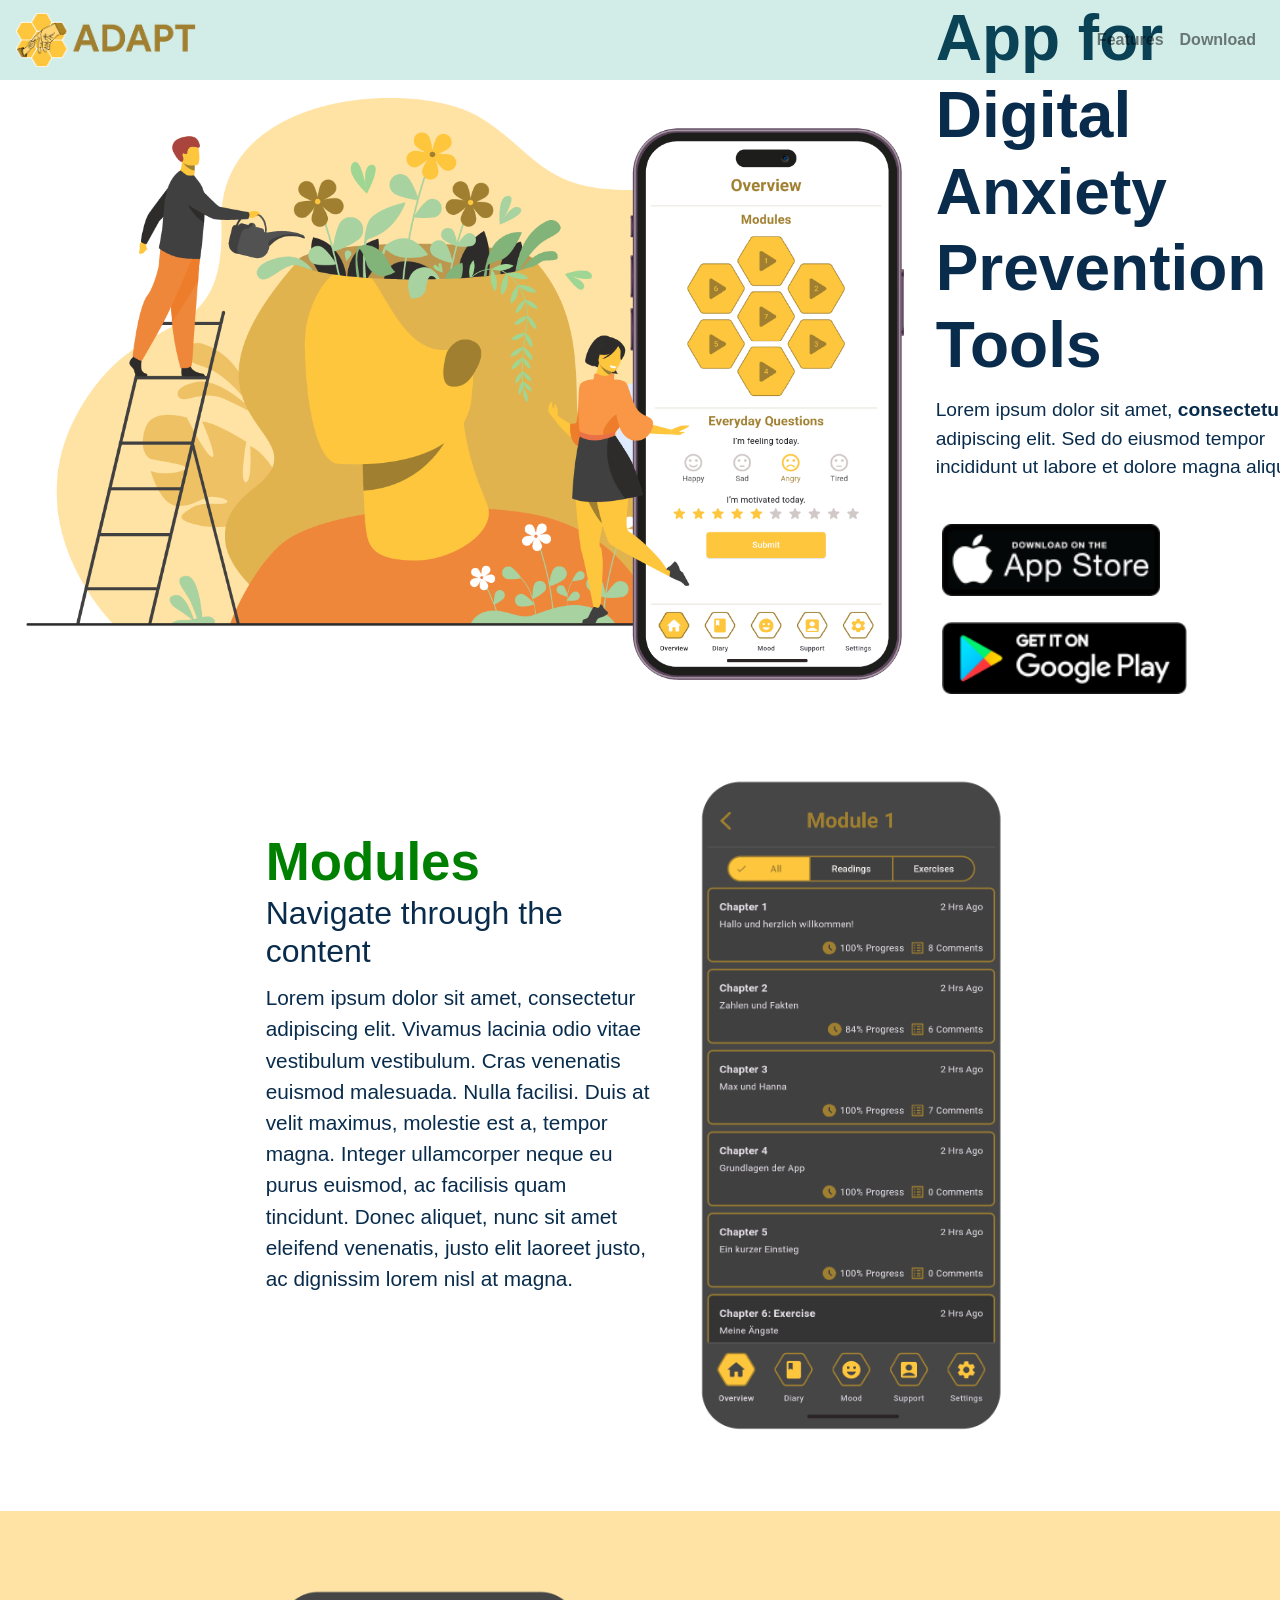
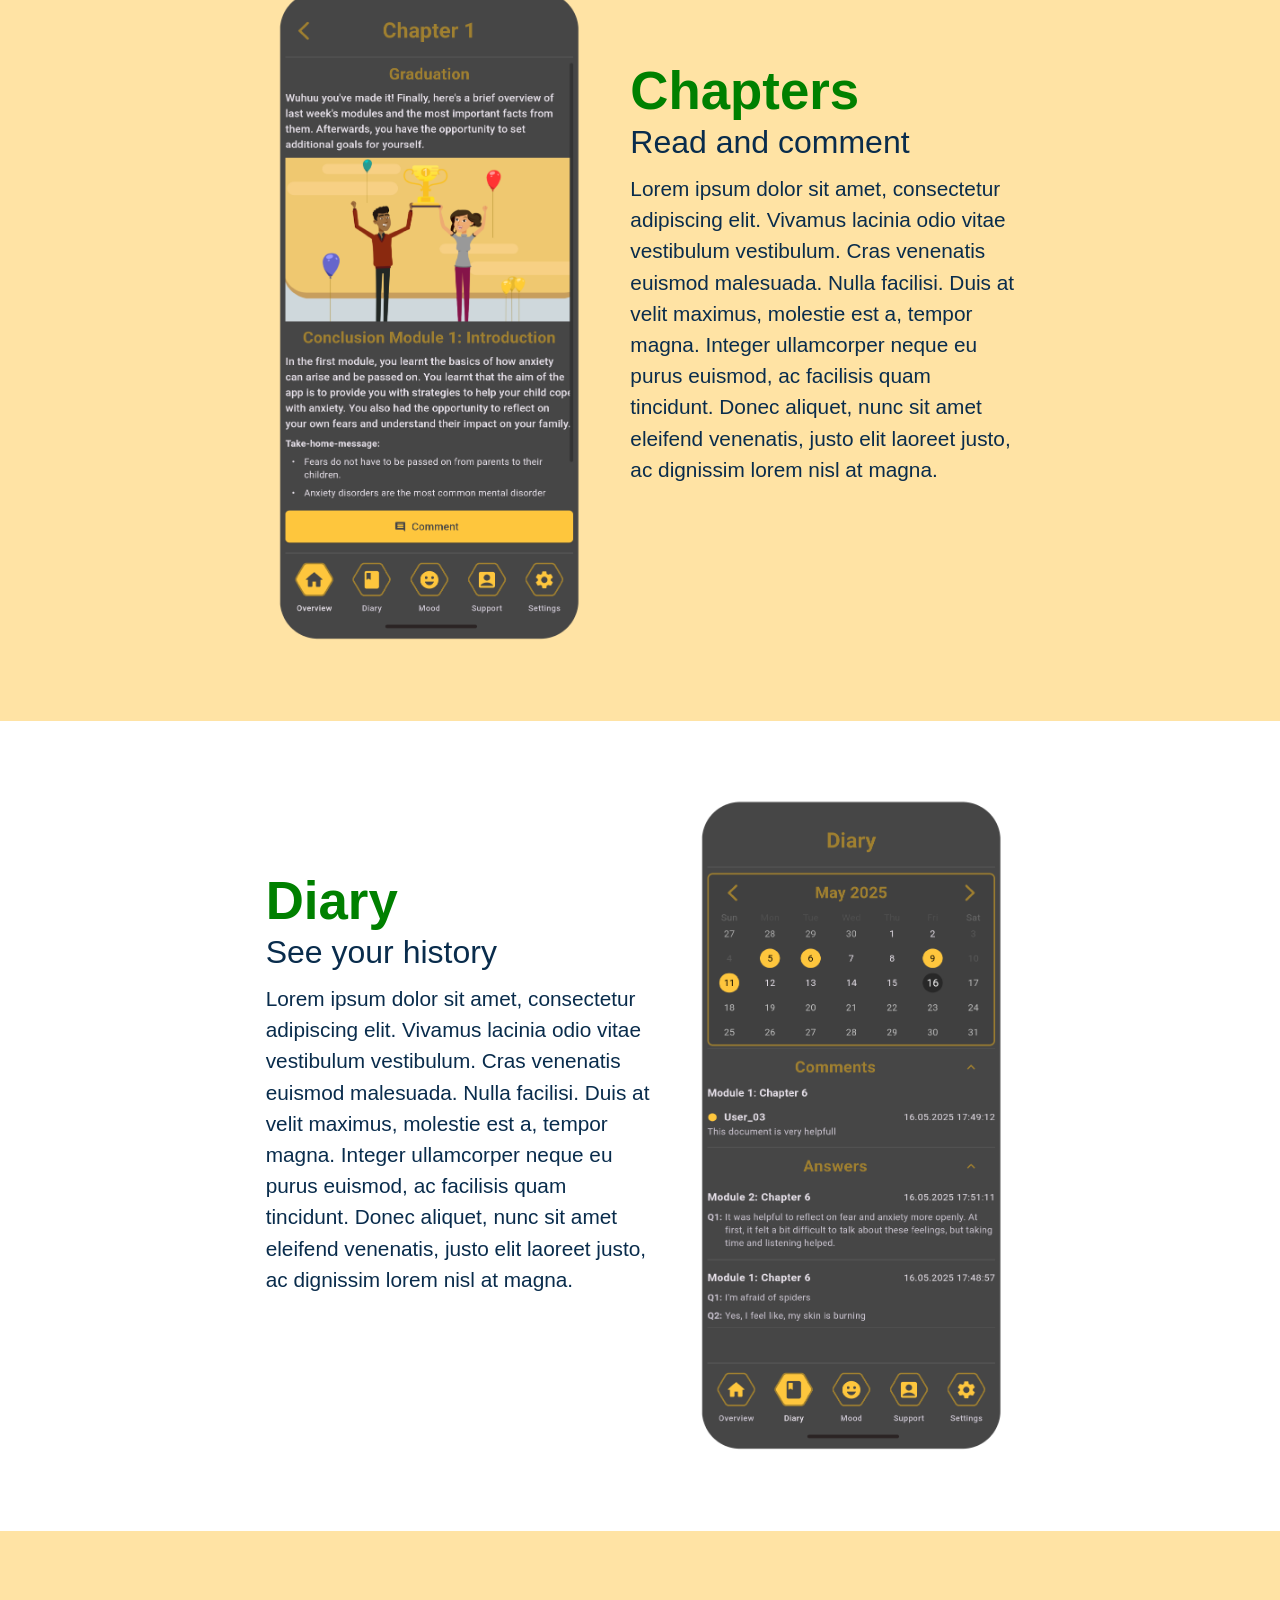
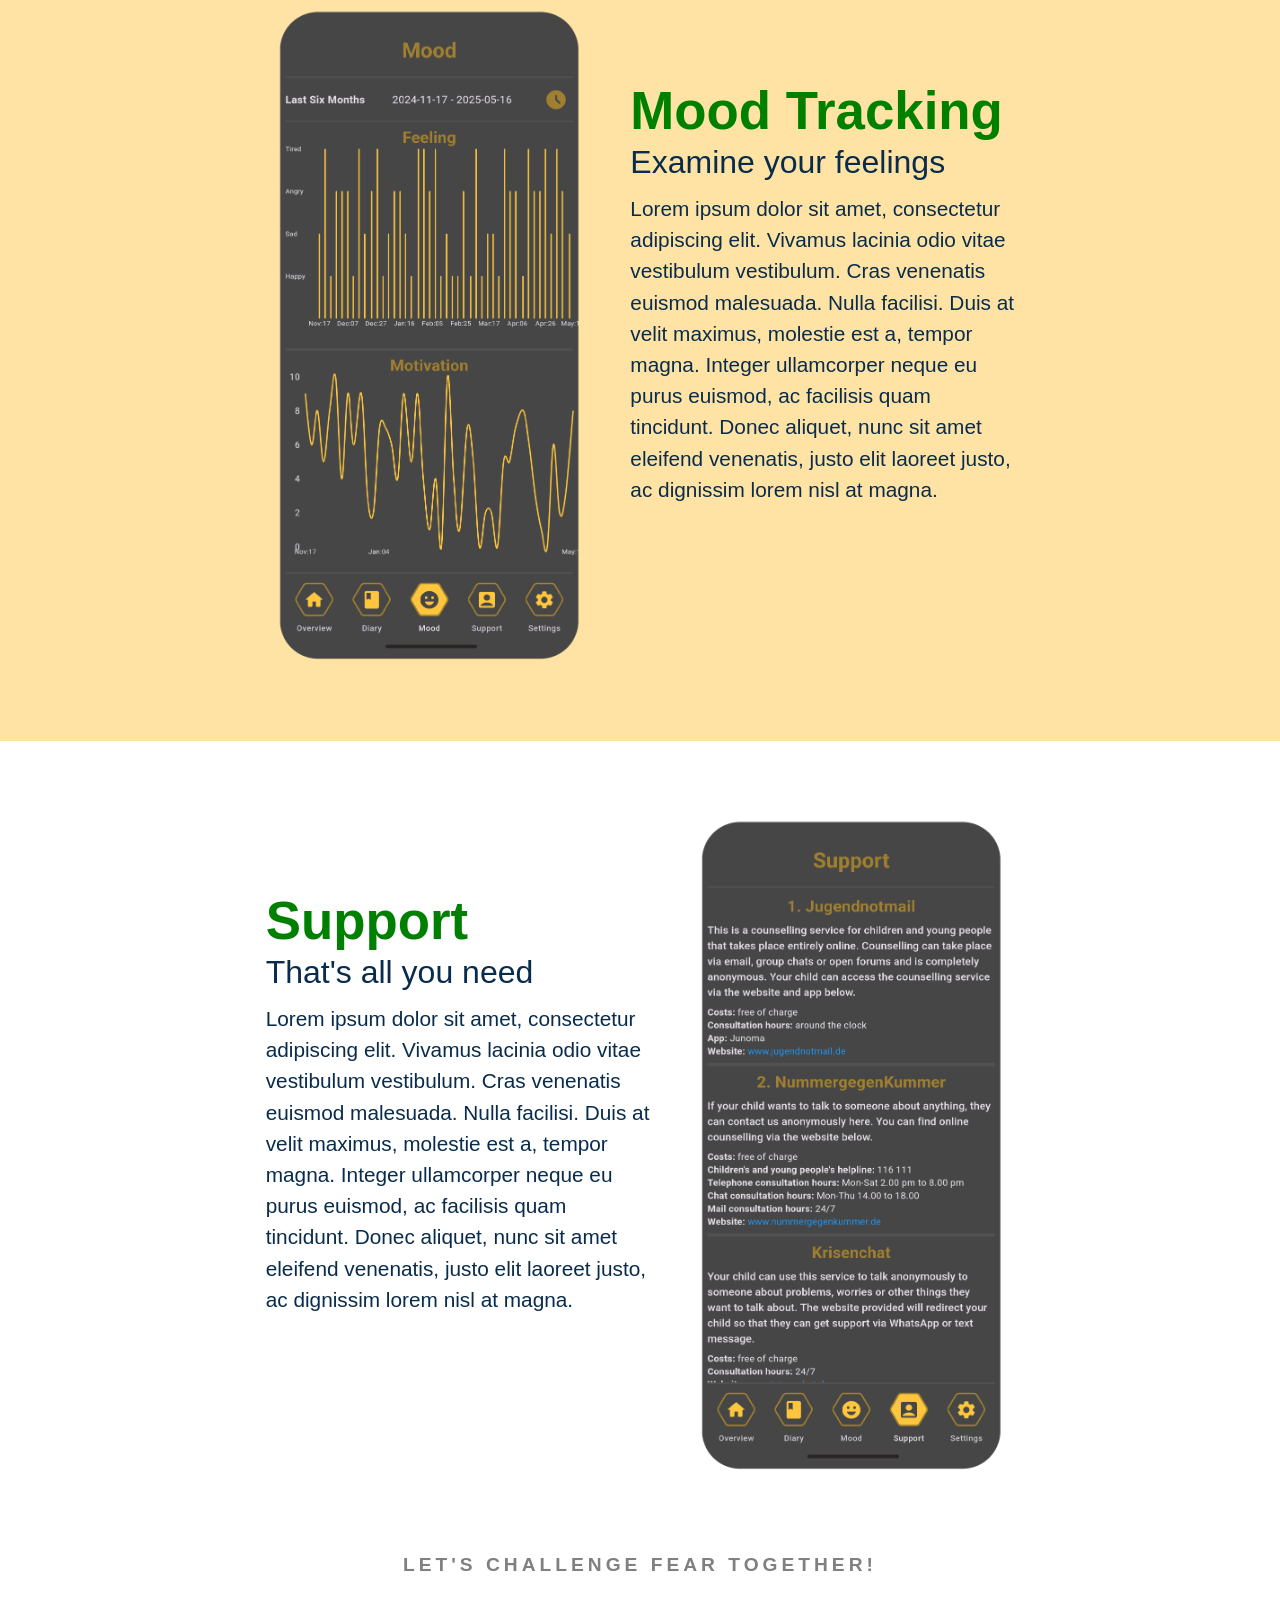
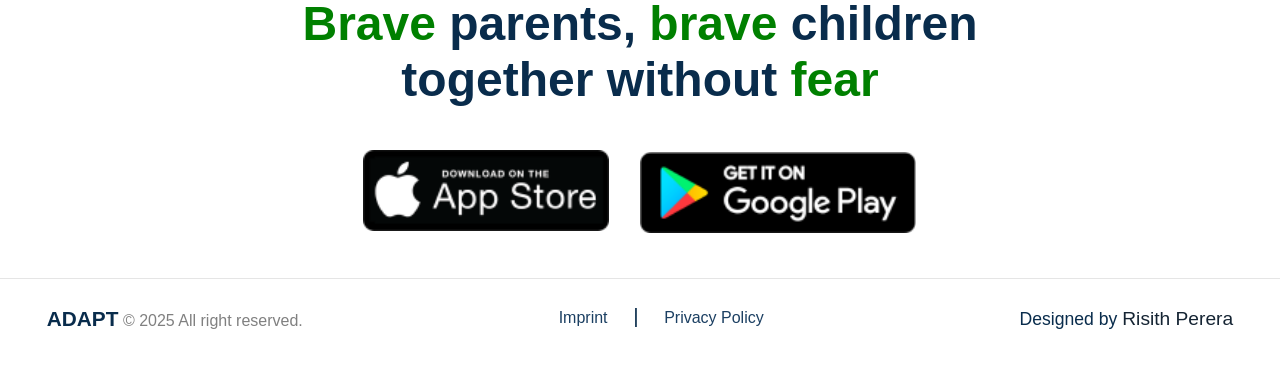
==== index.html @ 46ef9c70 "Web content changes" ====
<!DOCTYPE html>
<html lang="en">
<head>
    <meta http-equiv="Content-Type" content="text/html; charset=UTF-8">
    <meta name="viewport" content="width=device-width, initial-scale=1.0">

    <title>Adapt App</title>
    <link rel="shortcut icon"  href="images/logos/title-logo.png" type="image/x-icon">

    <!-- stylesheet -->
    <link rel="stylesheet" href="css/styles.css">

    <!-- bootstrap -->
    <link rel="stylesheet" href="css/bootstrap.min.css">

    <script src="downloads/jquery-3.2.1.slim.min.js.download"></script>
    <script src="downloads/popper.min.js.download"></script>
    <script src="downloads/bootstrap.min.js.download"></script>
</head>

<body>
    <div class="container">
        <header>
            <nav class="navbar navbar-expand-lg navbar-light  fixed-top" style="background-color: #11A08030;">
                <a class="navbar-brand" href="#title"><img src="./images/logos/app-logo.png" alt="logo"></a>
                <button class="navbar-toggler" type="button" data-toggle="collapse" data-target="#navbarTogglerDemo02" aria-controls="navbarTogglerDemo02" aria-expanded="false" aria-label="Toggle navigation">
                    <span class="navbar-toggler-icon"></span>
                </button>
                <div class="collapse navbar-collapse" id="navbarTogglerDemo02" style="font-weight: bold;">
                    <ul class="navbar-nav ml-auto mt-2 mt-lg-0">
                        <li class="nav-item">
                            <a class="nav-link" href="#features">Features</a>
                        </li>
                        <li class="nav-item">
                            <a class="nav-link" href="#download">Download</a>
                        </li>
                    </ul>
                </div>
            </nav>
        </header>

        <div class="container poster">
            <div class="title" id="title">
                <div class="image-container">
                    <img src="images/logos/poster.png" class="img-fluid" alt="">
                </div>

                <div class="title-content">
                    <div class="head">
                        <h1>App for Digital Anxiety Prevention Tools</h1>
                        <p>
                            Lorem ipsum dolor sit amet, <b>consectetur</b> adipiscing elit.
                            Sed do eiusmod tempor incididunt ut labore et dolore magna aliqua.
                        </p>
                    </div>

                    <div class="download-btn">
                        <div class="btn disabled-btn">
                            <a href="#" onclick="return false;">
                                <img src="images/logos/app-store.png" alt="App Store">
                            </a>
                        </div>

                        <div class="btn disabled-btn">
                            <a href="#" onclick="return false;">
                                <img src="images/logos/google-play.png" alt="Google Play">
                            </a>
                        </div>
                    </div>
                </div>
            </div>
        </div>

        <section id="features">
            <div class="container">
                <div class="ftr">
                    <div class="text-content">
                        <h1 style="color: green;">Modules</h1>
                        <h2>Navigate through the content</h2>
                        <p>Lorem ipsum dolor sit amet, consectetur adipiscing elit. Vivamus lacinia odio vitae vestibulum vestibulum.
                            Cras venenatis euismod malesuada. Nulla facilisi. Duis at velit maximus, molestie est a, tempor magna.
                            Integer ullamcorper neque eu purus euismod, ac facilisis quam tincidunt.
                            Donec aliquet, nunc sit amet eleifend venenatis, justo elit laoreet justo, ac dignissim lorem nisl at magna.</p>
                    </div>
                    <div class="image-container">
                        <img src="./images/screenshots_en/D_Module.png" alt="">
                    </div>
                </div>
            </div>

            <div class="container ftr-container-l">
                <div class="ftr ftr-img-l">
                    <div class="text-content">
                        <h1 style="color: green;">Chapters</h1>
                        <h2>Read and comment</h2>
                        <p>Lorem ipsum dolor sit amet, consectetur adipiscing elit. Vivamus lacinia odio vitae vestibulum vestibulum.
                            Cras venenatis euismod malesuada. Nulla facilisi. Duis at velit maximus, molestie est a, tempor magna.
                            Integer ullamcorper neque eu purus euismod, ac facilisis quam tincidunt.
                            Donec aliquet, nunc sit amet eleifend venenatis, justo elit laoreet justo, ac dignissim lorem nisl at magna.
                        </p>
                    </div>
                    <div class="image-container">
                        <img src="./images/screenshots_en/D_Chapter.png" alt="">
                    </div>
                </div>
            </div>

            <div class="container">
                <div class="ftr">
                    <div class="text-content">
                        <h1 style="color: green;">Diary</h1>
                        <h2>See your history</h2>
                        <p>
                            Lorem ipsum dolor sit amet, consectetur adipiscing elit. Vivamus lacinia odio vitae vestibulum vestibulum.
                            Cras venenatis euismod malesuada. Nulla facilisi. Duis at velit maximus, molestie est a, tempor magna.
                            Integer ullamcorper neque eu purus euismod, ac facilisis quam tincidunt.
                            Donec aliquet, nunc sit amet eleifend venenatis, justo elit laoreet justo, ac dignissim lorem nisl at magna.
                        </p>
                    </div>
                    <div class="image-container">
                        <img src="./images/screenshots_en/D_Diary.png" alt="">
                    </div>
                </div>
            </div>

            <div class="container ftr-container-l">
                <div class="ftr ftr-img-l">
                    <div class="text-content">
                        <h1 style="color: green;">Mood Tracking</h1>
                        <h2>Examine your feelings</h2>
                        <p>
                            Lorem ipsum dolor sit amet, consectetur adipiscing elit. Vivamus lacinia odio vitae vestibulum vestibulum.
                            Cras venenatis euismod malesuada. Nulla facilisi. Duis at velit maximus, molestie est a, tempor magna.
                            Integer ullamcorper neque eu purus euismod, ac facilisis quam tincidunt.
                            Donec aliquet, nunc sit amet eleifend venenatis, justo elit laoreet justo, ac dignissim lorem nisl at magna.
                        </p>
                    </div>
                    <div class="image-container">
                        <img src="./images/screenshots_en/D_Mood.png" alt="">
                    </div>
                </div>
            </div>

            <div class="container">
                <div class="ftr">
                    <div class="text-content">
                        <h1 style="color: green;">Support</h1>
                        <h2>That's all you need</h2>
                        <p>
                            Lorem ipsum dolor sit amet, consectetur adipiscing elit. Vivamus lacinia odio vitae vestibulum vestibulum.
                            Cras venenatis euismod malesuada. Nulla facilisi. Duis at velit maximus, molestie est a, tempor magna.
                            Integer ullamcorper neque eu purus euismod, ac facilisis quam tincidunt.
                            Donec aliquet, nunc sit amet eleifend venenatis, justo elit laoreet justo, ac dignissim lorem nisl at magna.
                        </p>
                    </div>
                    <div class="image-container">
                        <img src="./images/screenshots_en/D_Support.png" alt="">
                    </div>
                </div>
            </div>
        </section>

        <section id="download">
            <div class="container">
                <div class="dwnld-txt">
                    <p>LET'S CHALLENGE FEAR TOGETHER!</p>
                    <h1><b style="color: green;">Brave</b> parents, <b style="color: green;">brave</b> children together without <b style="color: green;">fear</b></h1>


                    <div class="download-btn">
                        <div class="btn disabled-btn">
                            <a href="#" onclick="return false;">
                                <img src="images/logos/app-store.png" alt="App Store">
                            </a>
                        </div>

                        <div class="btn disabled-btn">
                            <a href="#" onclick="return false;">
                                <img src="images/logos/google-play.png" alt="Google Play">
                            </a>
                        </div>
                    </div>

                </div>
            </div>
        </section>

        <footer>
            <hr>
            <div class="container">
                <div class="footer-content">
                    <div class="cpy">
                        <p class="cpyP"><a href="#title">ADAPT</a> © 2025 All right reserved.</p>
                    </div>
                    <div class="social-media">
                        <a href="https://adapt.online.uni-marburg.de/legal_notice.html" target="_blank" class="privacy">Imprint</a>
                        <p>|</p>
                        <a href="https://adapt.online.uni-marburg.de/data_protection.html" target="_blank" class="privacy">Privacy Policy</a>
                    </div>
                    <div class="design">
                        <p>Designed by <a href="https://www.linkedin.com/in/risith/" target="_blank">Risith Perera</a></p>
                    </div>
                </div>
            </div>
        </footer>
    </div>
</body>
</html>
---- css/styles.css ----
*{
    color: #092C4C;
    font-family: 'Poppins', sans-serif;
}
body{
    text-align: center;
    margin: 0;
    padding: 0;
    width: 100%;
}
body .container{
    width: 100%; 
    max-width: 100%; 
    box-sizing: border-box; 
    padding: 0;
}
body .container h1{
    font-weight: 600;
}
body .container p{
    padding-top: 1%;
    font-family: 'Rubik', sans-serif;
}


/* navbar */
nav .nav-link{
    font-size: 1rem;  
    color: gray;    
}

/* title */
.title{
    display: flex;
    flex-direction: row;
}
.poster{
    position: relative;
    overflow: hidden;
    margin: 0% 0% 0%;
}
.title .image-container{
    width: 50%;
    margin-top: 7%;
    margin-left: 2%;
}
.title .title-content{
    display: flex;
    width: 30%;
    flex-direction: column;
    justify-content: center;
    align-items: flex-start;
    position: relative;
    left: 60%;
    top: 12%;

}
.poster-image{
    position: absolute;
    background-repeat: no-repeat;
    height: 40%;
    width: 40%;
    background-size: cover;
    top: -100%;
    left: -10%;
    z-index: -1;
}
.title .head{
    text-align: left;
}
.title h1{
    
    font-size: 4.5rem;
}
.title p{
    font-weight: normal;
    font-size: 1.3rem;
}

/* download button */
.download-btn{
    display: flex;
    gap: 2%;
    justify-content: center; 
    align-items: center;
    padding-top: 2%;
}
.download-btn .btn{
    padding-left: 0%;
}
.download-btn .btn img{
    height: 9vh;
}

/* features */
#features{
    margin: 0%;
}
#features .container{
    padding: 0%;
}
#features .ftr{
    justify-content: center;
    align-items: center;
    display: flex;
    gap: 5%;
    padding: 0%;
    height: 90vh;
}
#features .ftr-img-l{
    flex-direction: row-reverse;
    background-color: #FFE3A4;      /* here */
}
#features .ftr .text-content{
    width: 30%;
    display: flex;
    flex-direction: column;
}
#features .ftr .image-content{
    background-color: transparent;
}
#features h1{
    font-size: 3rem;
}
#features p{
    font-size: 1.3rem;
}
#features .subP{
    font-size: 1rem;
    color: gray;
}
#features img{
    height: 80vh;
    object-fit: cover;
}
#features .ftr-img-l img,
#features .ftr-img-l h1,
#features .ftr-img-l p,
#features .ftr-img-l .text-content{
    background-color: #FFE3A4;          /*here*/
}

/* testimonials */
#testimonials{
    margin: 0% 5% 0%;
}
#testimonials .container{
    height: 100%;
    width: 80%;
}
#testimonials h1{
    font-size: 3rem;
}
#testimonials .head p{
    font-size: 1.3rem;
}
#testimonials .carousel  .carousel-inner{
    display: flex;
    height: 45vh;
}
#testimonials .carousel  .carousel-item{
    height: 100%;
}
#testimonials  .feedback{
    display: flex;
    justify-content: center;
    align-items: center;
    padding: 2% 2%;
}
#testimonials .feedback-content{
    width: 50%;
    display: flex;
    gap: 10px;
    flex-direction: column;
    padding: 2% 2%;
}
#testimonials .profile-pic {
    padding: 2% 0%;
  }
#testimonials .profile-pic img{
    height: 30vh;
    border-radius: 50%;
}
#testimonials .feedback-content .fa-quote-left{
    color: #566370;
    font-size: 2rem;
    align-self: flex-start;
}
#testimonials .control-icon{
    height: 46px;
    width: 46px;
    cursor: pointer;
    position: absolute;
    font-size: 1.2rem;
    text-align: center;
    background-color: #1f65a5;
    border-radius: 50%;
    top: 35%;
}
#testimonials .feedback-content p{
    font-size: 1.1rem;
    font-family: 'Montserrat', sans-serif;
    font-weight: 500;
}
#testimonials h6{
    font-size: 1rem; 
    font-family: 'Montserrat', sans-serif;
    font-weight: 400;
}


/* download */
#download{
    margin: 0% 0% 3%;
}
#download .container{
    /* background-color: #cadee3; */
    display: flex;
    flex-direction: column;
    justify-content: center;
    align-items: center;
}
#download h1{
    font-size: 2.5rem;
    line-height: 4rem;
    font-weight: 800;
    font-family: 'Karla', sans-serif;
}
#download p{
    font-size: 1.1rem;
    color: gray;
    font-weight: 600;
    letter-spacing: 3px;
    padding: 0;
    font-family: 'Karla', sans-serif;
}
#download .dwnld-txt{
    width: 60%;
    text-align: center;
    display: flex;
    flex-direction: column;
    justify-content: center;
    align-items: center;
    align-self: center;
}
#download .download-btn .btn img{
    height: 10vh;
}


/* footer */
footer .footer-content{
    display: flex;
    gap: 20%;
    justify-content: center;
    align-items: center;
}
footer .cpy p{
    font-size: 0.8rem;
    font-weight: 300;
    color: gray;
}
footer .cpy a{
    font-weight: 600;
    color: #092C4C;
    font-size: 1.2rem;
}
footer .social-media{
    display: flex;
    gap: 30px;
    margin: 0%;
    align-items: baseline;
}
footer .social-media i{
    font-size: 25px;
    color: #475D6F;
}
footer .social-media i:hover{
    color: #092C4C;
}
footer .social-media a{
    color: #1b3f62;
    font-weight: 500;
}
footer .design a{
    color: #152433;
    font-weight: 500;
    font-size: 1rem;
}
footer .design p{
    font-size: 0.9rem;
}

/* RESPONSIVE DESIGN */
/* mobile phone #cadee3*/

@media only screen and (min-width: 320px) {
    /* navbar */
    nav .navbar-toggler{
        font-size: 0.8rem;
    }
    nav .nav-link{
        font-size: 0.7rem;       
    }
    .navbar-brand img{
        height: 4vh;
    }

    /* title */
    .title{
        flex-direction: column;
        justify-content: center;
        align-items: center;
    }
    .title h1{
        font-size: 2.5rem;
    }
    .title p{
        font-size: 0.9rem;
    }
    .title .image-container{
        display: flex;
        width: 80%;
        margin-top: 12%;
        margin-left: 5%;
    }
    .title .title-content{
        position: relative;
        width: 80%;
        align-items: center;
        left: 0%;
        bottom: 0%;
    
    }
    .poster-image{
        height: auto;
        width: auto;
        top: -225%;
        left: -200%;
    }
    /* download button */
    .download-btn{
        gap: 1%;
    }
    .download-btn .btn{
        padding-left: 2%;
    }
    .download-btn .btn img{
        height: 6vh;
    } 

    /* features */
    #features .ftr{
        flex-direction: column;
        gap: 3%;
        height: 100vh;
    }
    #features .ftr .text-content{
        width: 80%;
        margin-bottom:5%;
    }
    #features h1{
        font-size: 2rem;
    }
    #features p{
        font-size: 0.8rem;
    }
    #features .subP{
        font-size: 0.8rem;
    }
    #features img{
        height: 60vh;
    }

    /* testimonials */
    #testimonials h1{
        font-size: 1.5rem;
    }
    #testimonials .head p{
        font-size: 0.8rem;
    }
    #testimonials .carousel  .carousel-inner{
        height: 60vh;
    }
    #testimonials  .feedback{
        flex-direction: column;
    }
    #testimonials .control-icon{
        height: 30px;
        width: 30px;
        font-size: 0.3rem;
        top: 15%;
    }
    #testimonials .feedback-content{
        width: 90%;
    }
    #testimonials .feedback-content p{
        font-size: 0.8rem;
        width: 100%; 
    }
    #testimonials .feedback-content .fa-quote-left{
        font-size: 1.5rem;
    }
    #testimonials .profile-pic img{
        height: 20vh;
    }

    /* download */
    #download .dwnld-txt{
        width: 80%;
    }
    #download h1{
        font-size: 1.5rem;
        line-height: 2.2rem;
    }
    #download p{
        font-size: 0.7rem;
        font-weight: 600;
        letter-spacing: 2px;
    }
    #download .download-btn .btn img{
        height: 6vh;
    }

    /* footer */
    footer .footer-content{
        flex-direction: column;
    }
    footer .social-media{
        width: 80%;
        gap: 0%;
        justify-content: space-around;
    }
    footer .social-media i{
        font-size: 1.2rem;
    }
    footer .cpy a{
        font-size: 1.1rem;
    }
    footer .cpy p{
        font-size: 0.8rem;
        margin-bottom: 1%;
    }
    footer .social-media a{
        font-size: 0.8rem;
    }
    footer .social-media p{
        margin-bottom: 0;
    }
    footer .design a{
        font-size: 0.8rem;
    }
    footer .design p{
        font-size: 0.9rem;
    }
}

/* tab */
@media only screen and (min-width: 780px){
    /* navbar */
    nav .navbar-toggler{
        font-size: 1rem;
    }
    nav .nav-link{
        font-size: 0.9rem;       
    }
    .navbar-brand img{
        height: 5vh;
    }
    /* title */
    .title{
        flex-direction: row;
    }
    .title h1{
        font-size: 3rem;
    }
    .title p{
        font-size: 0.9rem;
    }
    .title .image-container{
        margin-top: 10%;
        margin-left: 2%;
    }
    .title .title-content{
        width: 40%;
        align-self: normal;
        align-items: flex-start;
        left: -5%;
    
    }
    .poster-image{
        top: -230%;
        left: -80%;
    }
    /* download button */
    .download-btn{
        flex-direction: column;
        align-items: flex-start;
    }
    .download-btn .btn img{
        height: 7vh;
    } 


    /* features */
    #features .ftr{
        height: 120vh;
        align-self: center;
    }
    #features .ftr .text-content{
        width: 50%;
        margin-bottom: 3%;
    }
    #features h1{
        font-size: 3rem;
        line-height: 2.7rem;
    }
    #features p{
        font-size: 1rem;
    }
    #features .subP{
        font-size: 0.8rem;
    }
    #features img{
        height: 75vh;
    }


    /* testimonials */
    #testimonials .container{
        width: 90%;
    }
    #testimonials h1{
        font-size: 2rem;
    }
    #testimonials .head p{
        font-size: 1rem;
    }
    #testimonials .carousel  .carousel-inner{
        height: 40vh;
    }
    #testimonials .control-icon{
        height: 40px;
        width: 40px;
        top: 35%;
    }
    #testimonials .feedback-content{
        width: 60%;
    }
    #testimonials  .feedback{
        flex-direction: row;
    }
    #testimonials .feedback-content .fa-quote-left{
        font-size: 2rem;
    }
    #testimonials .feedback-content p{
        font-size: 0.9rem;
    }
    #testimonials h6{
        font-size: 1.2rem; 
    }
    #testimonials .profile-pic img{
        height: 23vh;
    }


    /* download */
    #download .dwnld-txt{
        width: 90%;
    }
    #download h1{
        font-size: 2.5rem;
        line-height: 2.8rem;
    }
    #download p{
        font-size: 0.9rem;
        font-weight: 600;
        letter-spacing: 4px;
    }
    #download .download-btn{
        flex-direction: row;
    }
    #download .download-btn .btn img{
        height: 8vh;
    }

    /* footer */
    footer{
        margin: 0% 0% 3%;
    }
    footer .footer-content{
        flex-direction: row;
        gap: 0%;
    }
    footer .social-media{
        width: 40%;
        gap: 5%;
        justify-content: center;
        align-items: center;
    }
    footer .social-media i{
        font-size: 1.3rem;
    }
    footer .social-media p{
        margin-bottom: 2%;
    }
    footer .cpy a{
        font-size: 1.2rem;
    }
    .footer-content p{
        font-size: 1rem;
    }
    footer .design a{
        font-size: 1rem;
    }
    footer .design p{
        font-size: 0.9rem;
        margin-bottom: 0%;
    }
}

/* desktop */
@media only screen and (min-width: 1280px) {
    /* navbar */
    nav .navbar-toggler{
        font-size: 2rem;
    }
    nav .nav-link{
        font-size: 1rem;       
    }
    .navbar-brand img{
        height: 6vh;
    }

    /* title */
    .title h1{
        font-size: 4rem;
    }
    .title p{
        font-size: 1.2rem;
    }
    .title .image-container {
        width: 70%;
        margin-top: 6%;
    }

    .title .image-container img {
        width: 100%;
        height: auto;
        object-fit: contain;
    }

    .title .title-content {
        width: 30%;
        left: 2.5%;
    }

    .poster-image{
        top: -120%;
        left: -20%;
    }
    /* download button */
    .download-btn .btn img{
        height: 8vh;
        margin-top: 5%;
    }


    /* features */
    #features .container{
        justify-content: center;
        align-items: center;
    }
    #features .ftr{
        height: 90vh;
        flex-direction: row;
        justify-content: center;
        align-items: center;
        width: auto;
        gap: 3%;
    }
    #features .ftr-img-l{
        flex-direction: row-reverse;
    }
    #features .ftr .text-content{
        width: 30%;
        margin-bottom: 5%;
    }
    #features h1{
        font-size: 3.3rem;
        line-height: 3rem;
    }
    #features p{
        font-size: 1.3rem;
    }
    #features .subP{
        font-size: 1.1rem;
    }


    /* testimonials */
    #testimonials .container{
        width: 80%;
    }
    #testimonials h1{
        font-size: 3rem;
    }
    #testimonials .head p{
        font-size: 1.2rem;
    }
    #testimonials .control-icon{
        height: 50px;
        width: 50px;
        top: 30%;
    }
    #testimonials .feedback-content{
        width: 50%;
    }
    #testimonials .feedback-content .fa-quote-left{
        font-size: 2.1rem;
    }
    #testimonials .feedback-content p{
        font-size: 1.2rem;
    }
    #testimonials h6{
        font-size: 1.5rem; 
    }
    #testimonials .profile-pic img{
        height: 30vh;
    }

    /* download */
    #download .dwnld-txt{
        width: 60%;
    }
    #download h1{
        font-size: 3rem;
        line-height: 3.5rem;
    }
    #download p{
        font-size: 1.2rem;
        font-weight: 600;
    }
    #download .download-btn .btn img{
        height: 9vh;
    }


    /* footer */
    footer{
        margin: 0% 0% 2%;
    }
    footer .footer-content{
        gap: 8%;
    }
    footer .social-media i{
        font-size: 1.5rem;
    }
    footer .social-media a{
        font-size: 1rem;
    }
    footer .cpy a{
        font-size: 1.3rem;
    }
    footer .cpy p{
        font-size: 1rem;
    }
    .footer-content p{
        font-size: 1.3rem;
    }
    footer .design a{
        font-size: 1.2rem;
    }
    footer .design p{
        font-size: 1.1rem;
    }
}

@media only screen and (min-width: 1440px){
    /* navbar */
    nav .nav-link{
        font-size: 1.1rem;       
    }
    .navbar-brand img{
        height: 6.5vh;
    }

    /* title */
    .title h1{
        font-size: 4.7rem;
    }
    .title p{
        font-size: 1.3rem;
    }
    .title .image-container{
        margin-top: 5%;
    }
    .poster-image{
        top: -110%;
        left: -10%;
    }
    /* download button */
    .download-btn{
        flex-direction: row;
    }


    /* features */
    #features h1{
        font-size: 3.8rem;
        line-height: 3.5rem;
    }
    #features p{
        font-size: 1.4rem;
    }
    #features .subP{
        font-size: 1.2rem;
    }

    /* testimonials */
    #testimonials h1{
        font-size: 3.5rem;
    }
    #testimonials .carousel  .carousel-inner{
        height: 45vh;
    }
    #testimonials .control-icon{
        height: 46px;
        width: 46px;
        top: 35%;
    }
    #testimonials .feedback-content p{
        font-size: 1.3rem;
    }
    #testimonials .feedback-content .fa-quote-left{
        font-size: 2.2rem;
    }
    #testimonials h6{
        font-size: 1.7rem; 
    }

    /* download*/
    #download h1{
        font-size: 3.2rem;
        line-height: 4rem;
    }


    /* footer */
    footer{
        margin: 0% 0% 1%;
    }
    footer .social-media a{
        font-size: 1.2rem;
    }
    footer .cpy a{
        font-size: 1.5rem;
    }
}
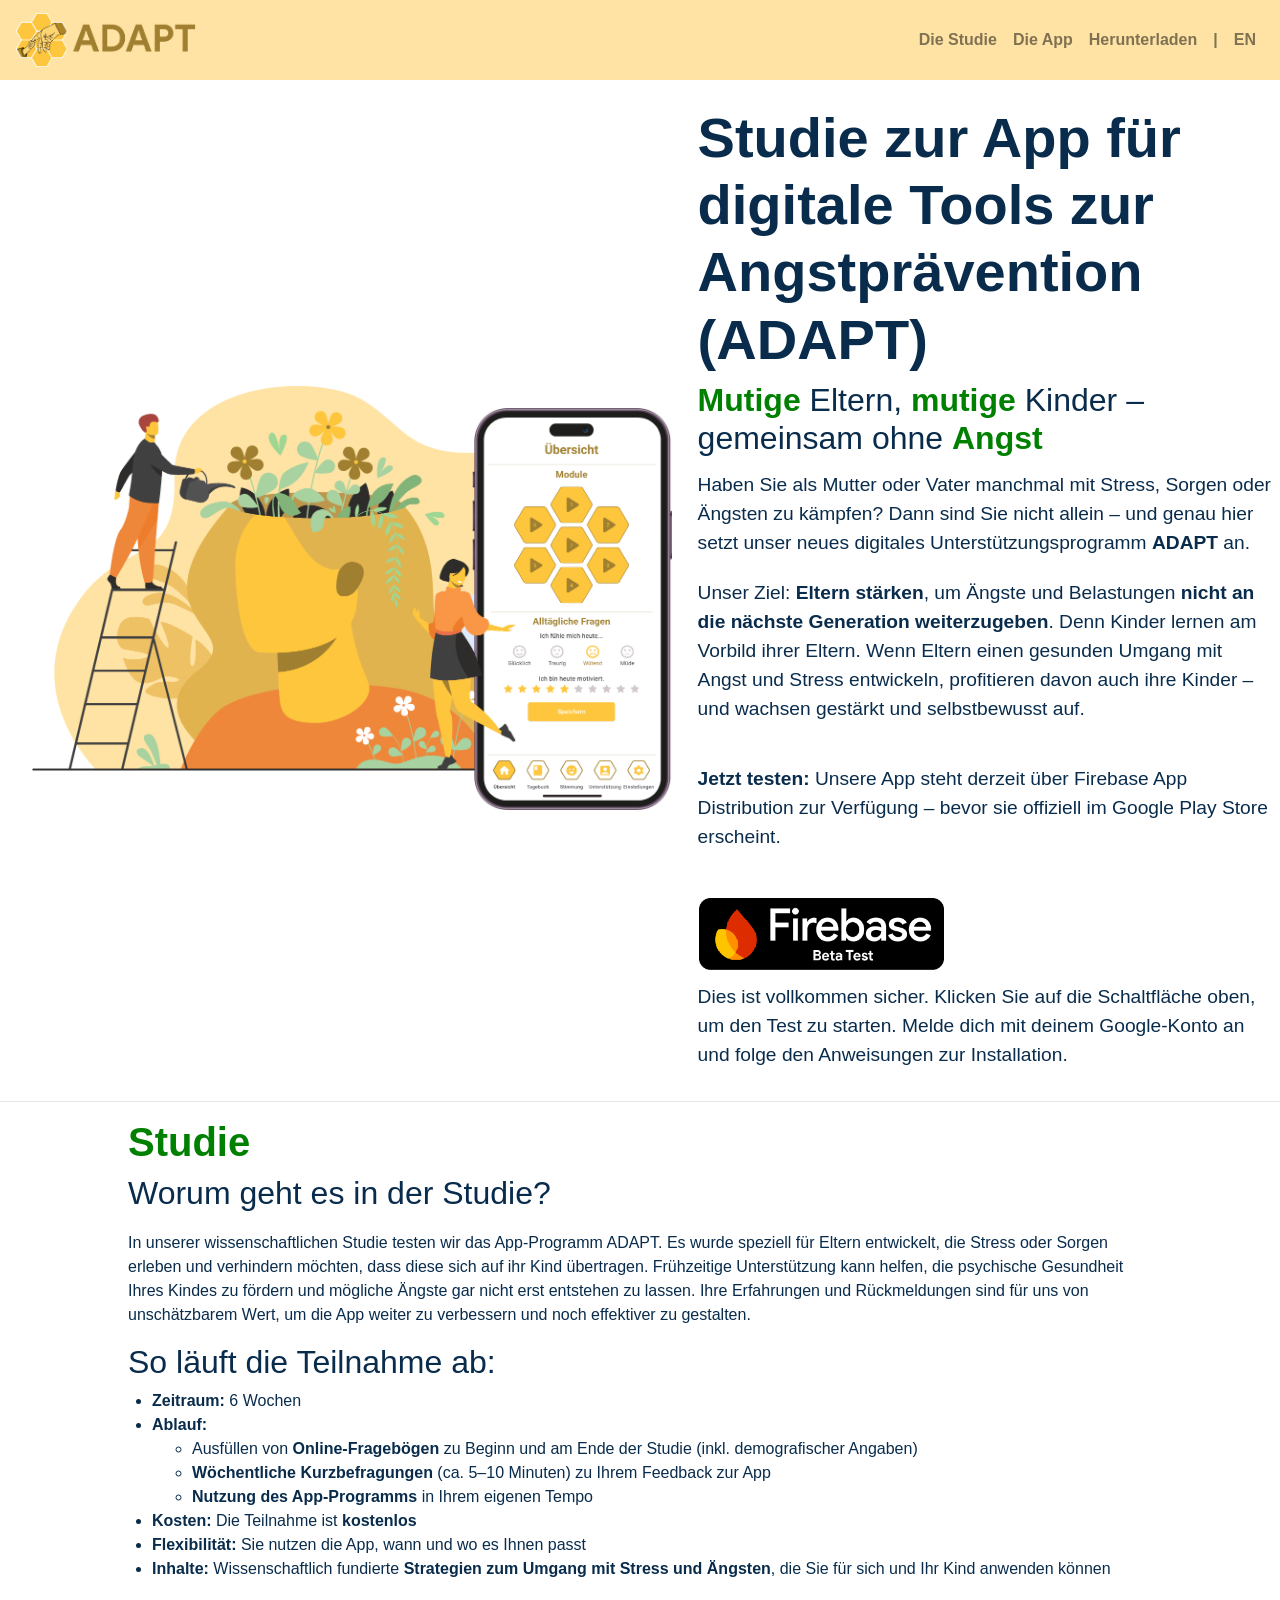
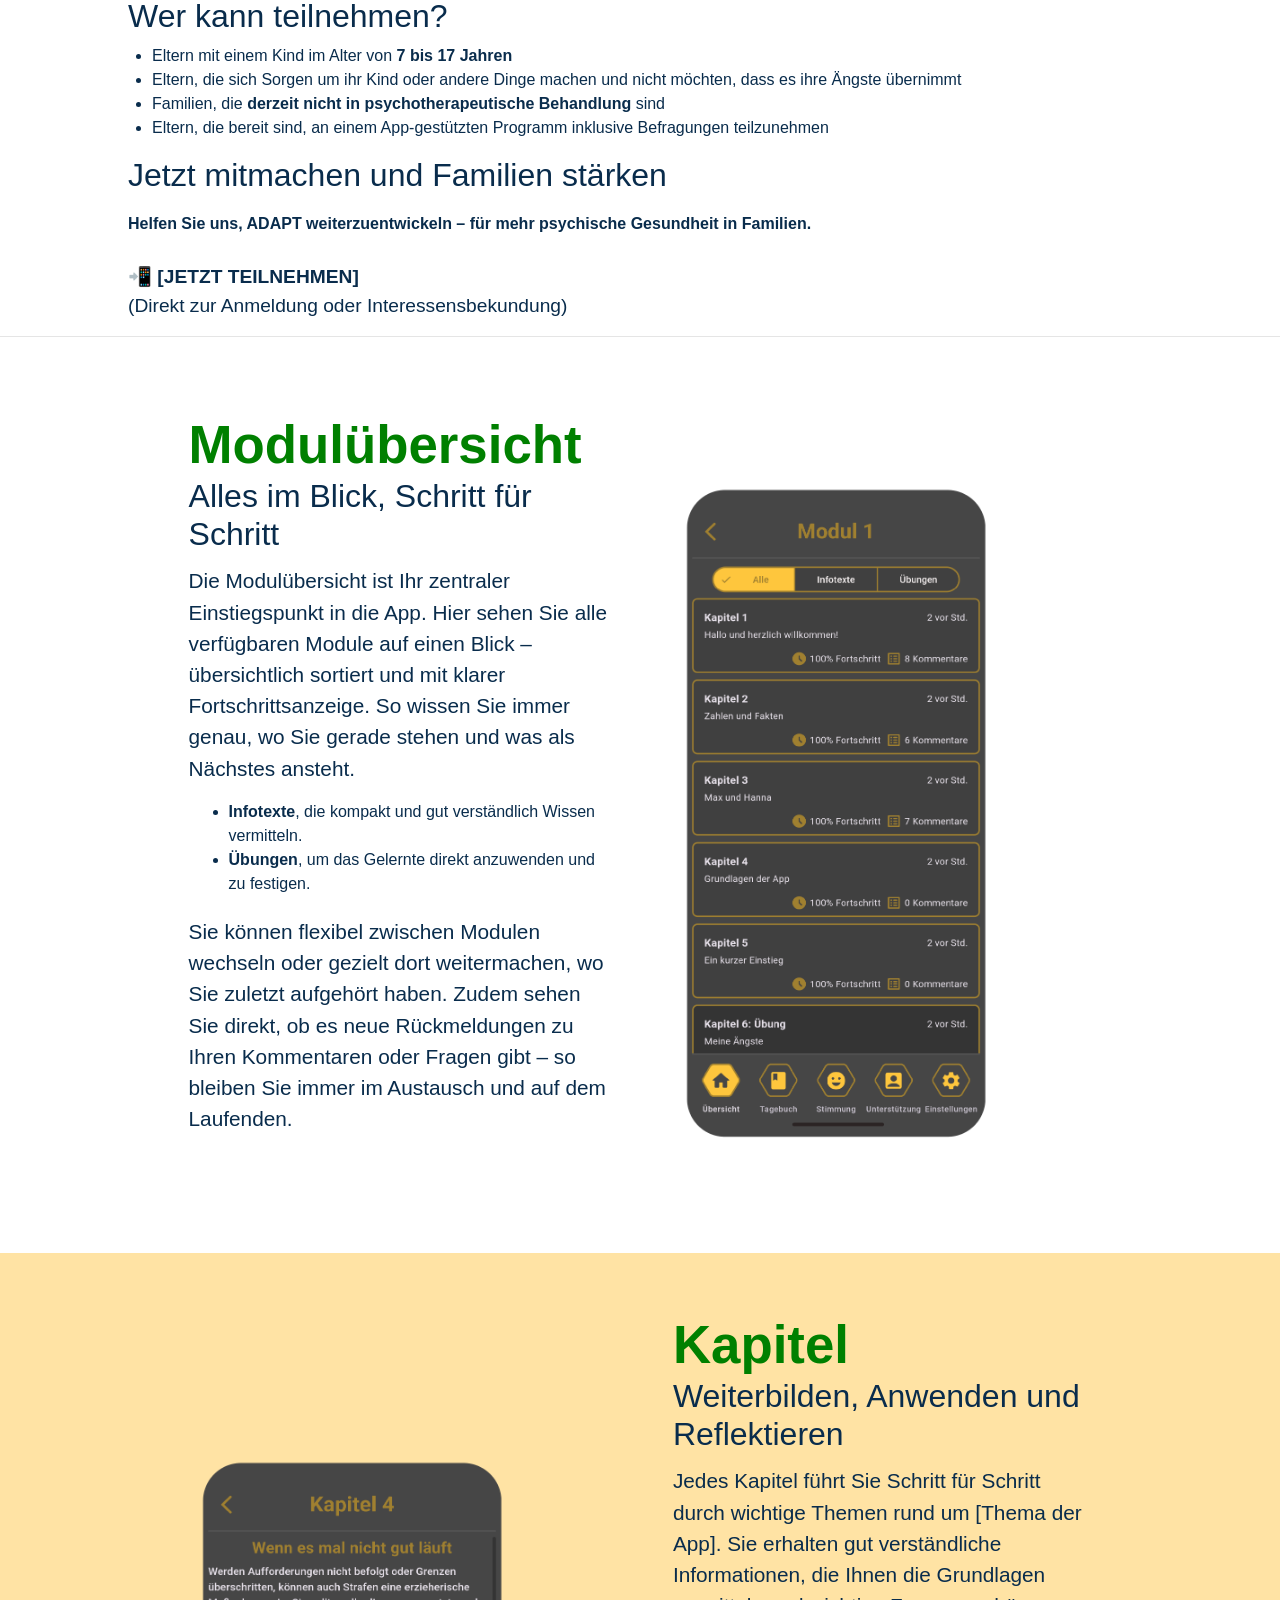
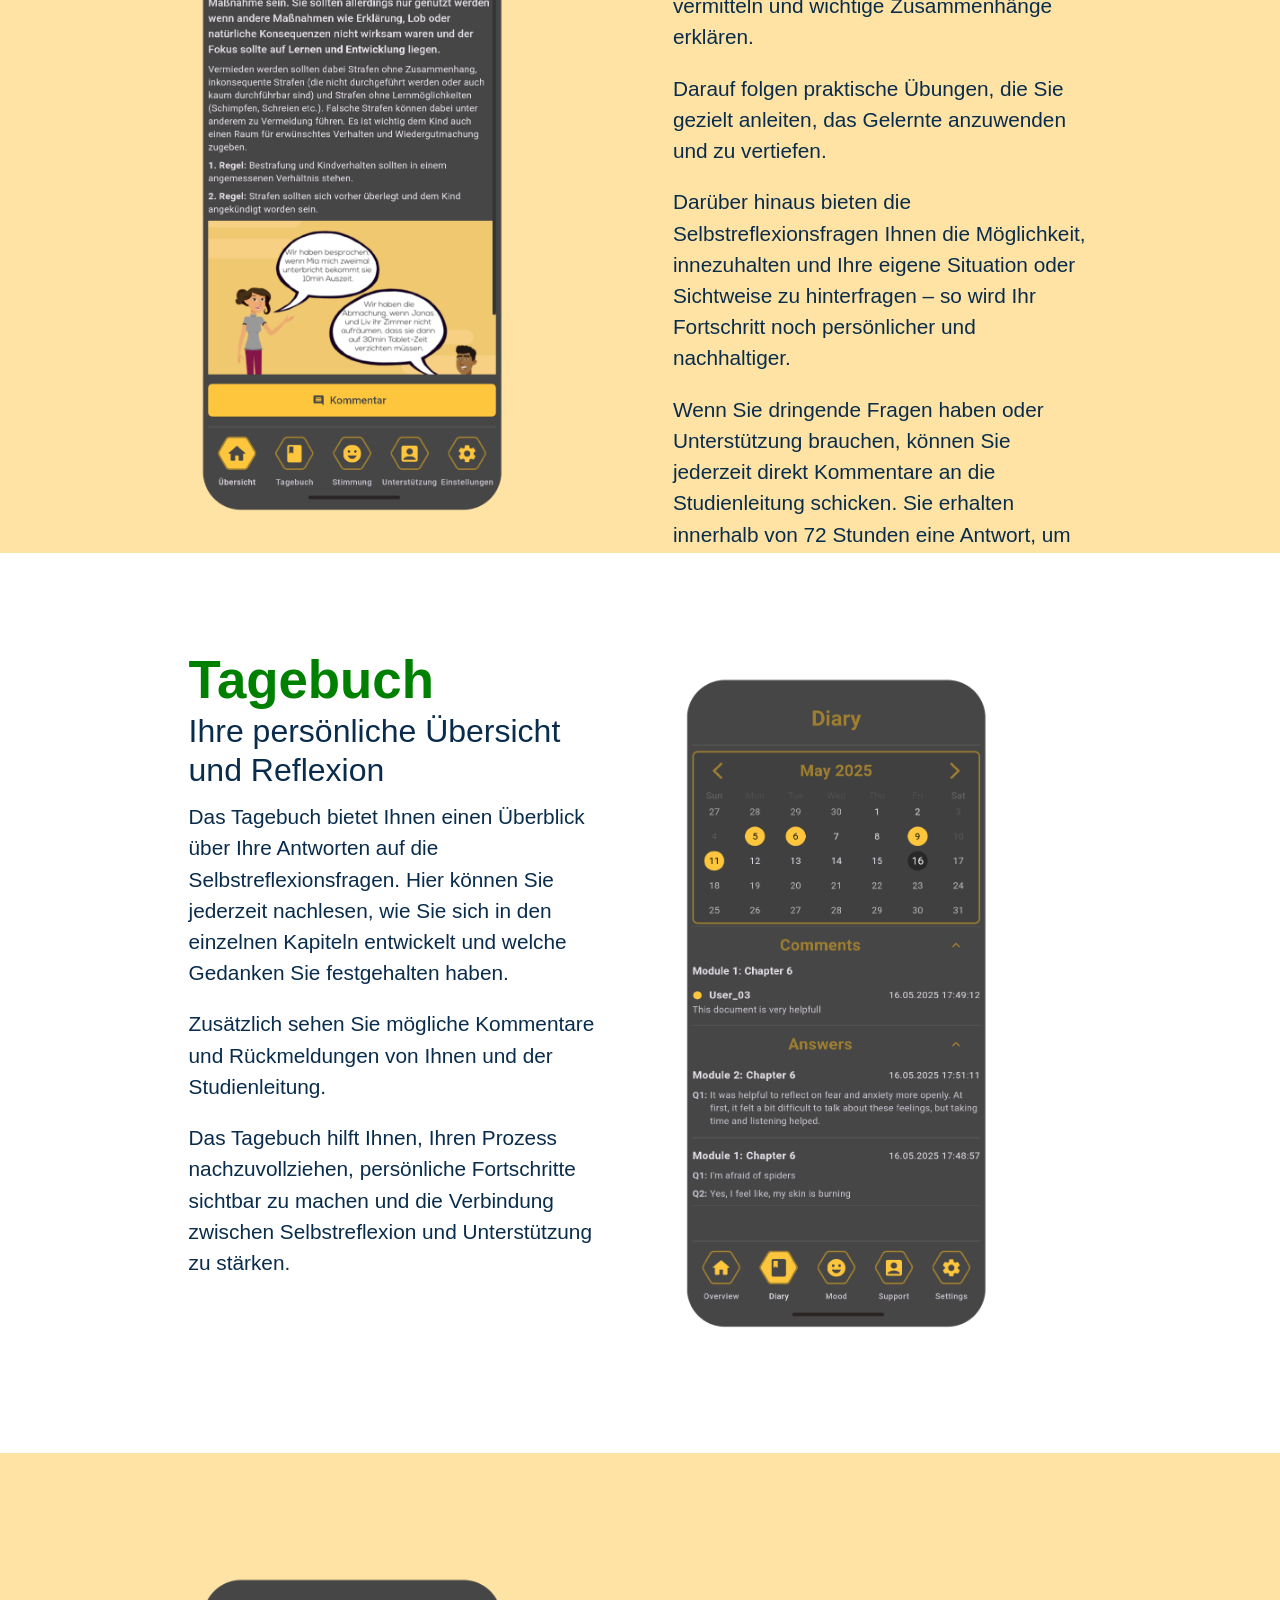
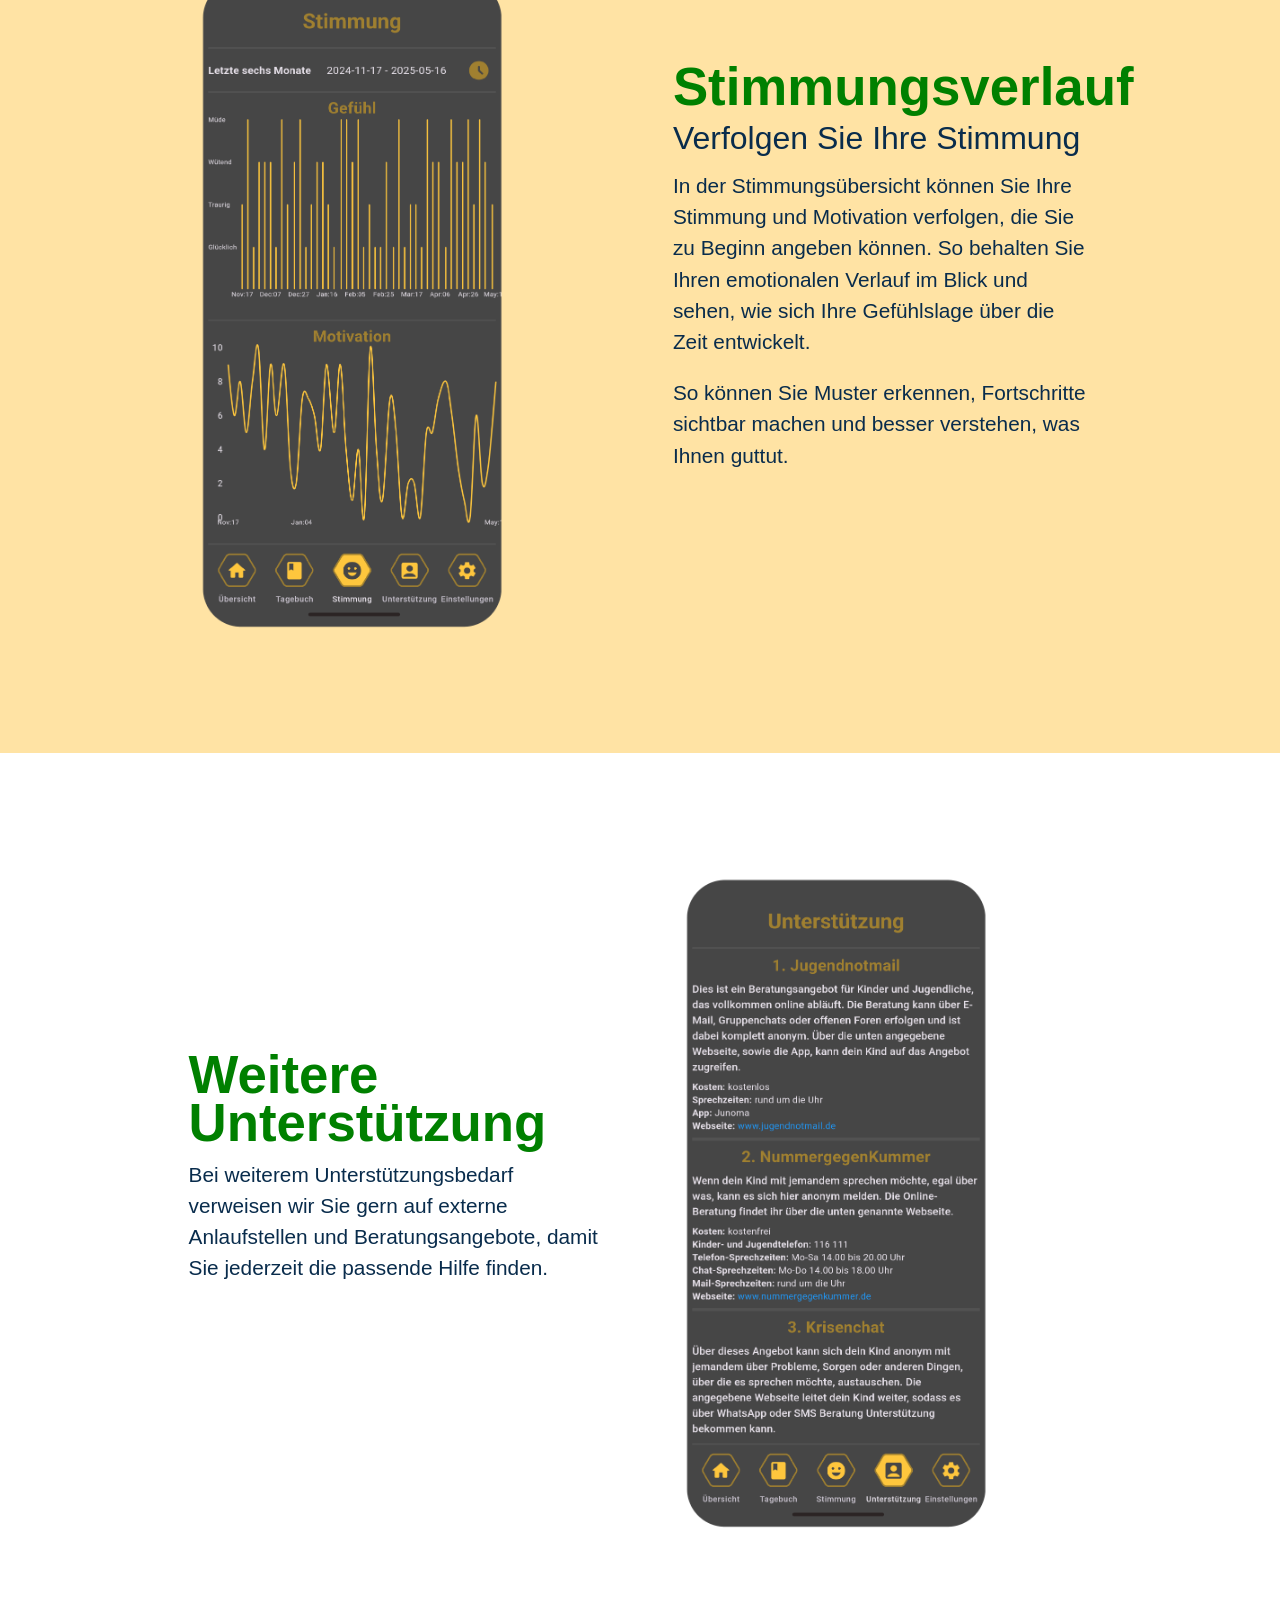
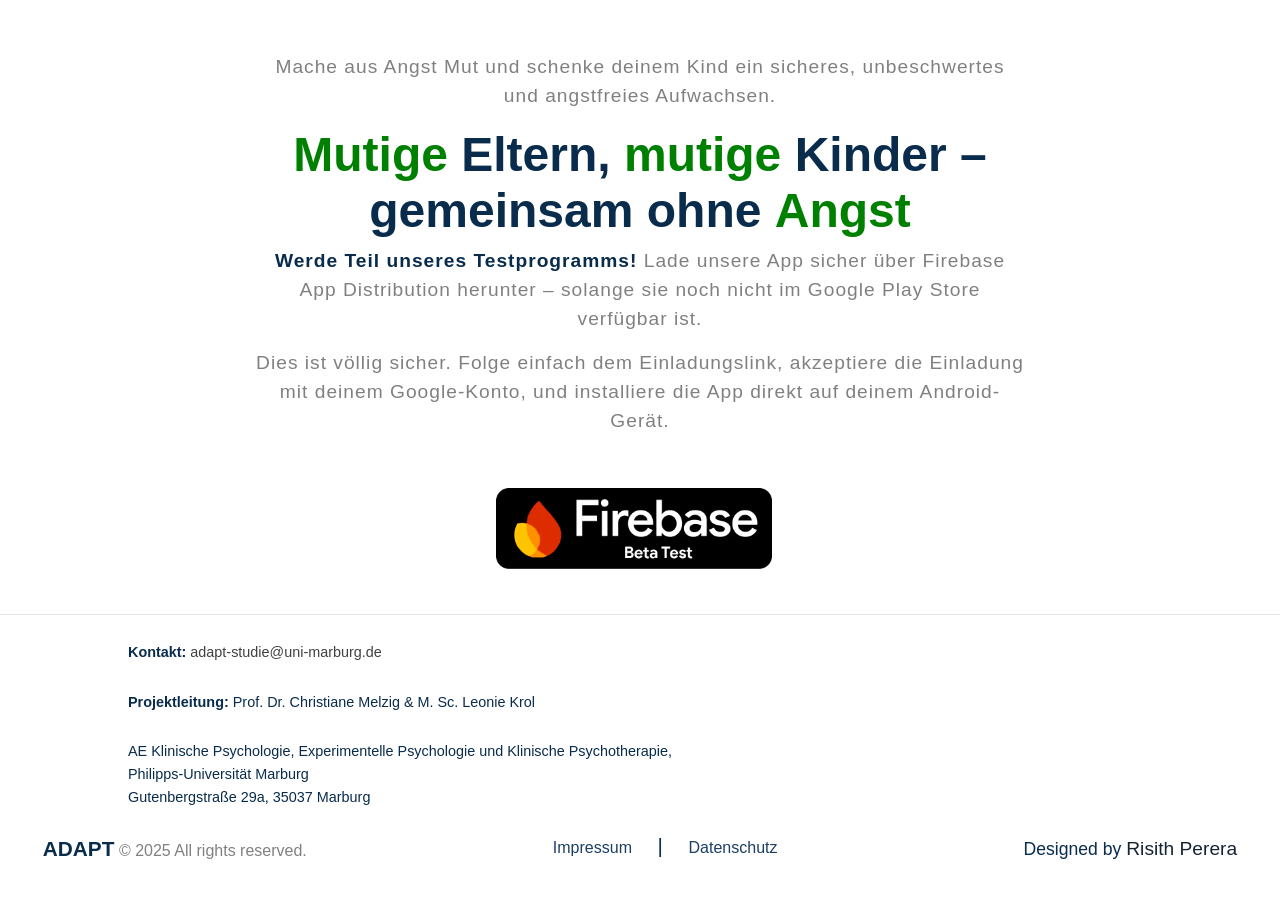
==== commit d4868479: "Website Layout issue fixes" ====
--- a/index.html
+++ b/index.html
@@ -21,7 +21,7 @@
 <body>
     <div class="container">
         <header>
-            <nav class="navbar navbar-expand-lg navbar-light  fixed-top" style="background-color: #11A08030;">
+            <nav class="navbar navbar-expand-lg navbar-light  fixed-top" style="background-color: #FFE3A4;">
                 <a class="navbar-brand" href="#title"><img src="./images/logos/app-logo.png" alt="logo"></a>
                 <button class="navbar-toggler" type="button" data-toggle="collapse" data-target="#navbarTogglerDemo02" aria-controls="navbarTogglerDemo02" aria-expanded="false" aria-label="Toggle navigation">
                     <span class="navbar-toggler-icon"></span>
@@ -29,10 +29,19 @@
                 <div class="collapse navbar-collapse" id="navbarTogglerDemo02" style="font-weight: bold;">
                     <ul class="navbar-nav ml-auto mt-2 mt-lg-0">
                         <li class="nav-item">
-                            <a class="nav-link" href="#features">Features</a>
-                        </li>
-                        <li class="nav-item">
-                            <a class="nav-link" href="#download">Download</a>
+                            <a class="nav-link" href="#study">Die Studie</a>
+                        </li>
+                        <li class="nav-item">
+                            <a class="nav-link" href="#features">Die App</a>
+                        </li>
+                        <li class="nav-item">
+                            <a class="nav-link" href="#download">Herunterladen</a>
+                        </li>
+                        <li class="nav-item">
+                            <span class="nav-link">|</span>
+                        </li>
+                        <li class="nav-item">
+                            <a class="nav-link" href="index_en.html">EN</a>
                         </li>
                     </ul>
                 </div>
@@ -42,48 +51,127 @@
         <div class="container poster">
             <div class="title" id="title">
                 <div class="image-container">
-                    <img src="images/logos/poster.png" class="img-fluid" alt="">
+                    <img src="images/logos/poster_de.png" class="img-fluid" alt="">
                 </div>
 
                 <div class="title-content">
                     <div class="head">
-                        <h1>App for Digital Anxiety Prevention Tools</h1>
-                        <p>
-                            Lorem ipsum dolor sit amet, <b>consectetur</b> adipiscing elit.
-                            Sed do eiusmod tempor incididunt ut labore et dolore magna aliqua.
+                        <h1>Studie zur App für digitale Tools zur Angstprävention (ADAPT)</h1>
+                        <h2><b style="color: green;">Mutige</b> Eltern, <b style="color: green;">mutige</b>
+                            Kinder – gemeinsam ohne <b style="color: green;">Angst</b></h2>
+                        <p>
+                            Haben Sie als Mutter oder Vater manchmal mit Stress, Sorgen oder Ängsten zu kämpfen? Dann sind Sie nicht allein – und genau
+                            hier setzt unser neues digitales Unterstützungsprogramm <b>ADAPT</b> an.
                         </p>
-                    </div>
-
-                    <div class="download-btn">
-                        <div class="btn disabled-btn">
-                            <a href="#" onclick="return false;">
-                                <img src="images/logos/app-store.png" alt="App Store">
-                            </a>
+                        <p>
+                            Unser Ziel: <b>Eltern stärken</b>, um Ängste und Belastungen <b>nicht an die nächste Generation weiterzugeben</b>. Denn Kinder lernen
+                            am Vorbild ihrer Eltern. Wenn Eltern einen gesunden Umgang mit Angst und Stress entwickeln, profitieren davon auch ihre
+                            Kinder – und wachsen gestärkt und selbstbewusst auf.
+                        </p>
+                    </div>
+
+<!--                    <div class="download-btn">-->
+<!--                        <div class="btn disabled-btn">-->
+<!--                            <a href="#" onclick="return false;">-->
+<!--                                <img src="images/logos/app-store.png" alt="App Store">-->
+<!--                            </a>-->
+<!--                        </div>-->
+
+<!--                        <div class="btn disabled-btn">-->
+<!--                            <a href="#" onclick="return false;">-->
+<!--                                <img src="images/logos/google-play.png" alt="Google Play">-->
+<!--                            </a>-->
+<!--                        </div>-->
+<!--                    </div>-->
+
+                    <!-- Firebase App Distribution -->
+                    <div class="firebase-download" style="margin-top: 20px;">
+                        <p><strong>Jetzt testen:</strong> Unsere App steht derzeit über Firebase App Distribution zur Verfügung – bevor sie offiziell im Google Play Store erscheint.</p>
+                        <div class="download-btn">
+                            <div class="btn disabled-btn">
+                                <a href="https://appdistribution.firebase.dev/i/37fd806f918e32e1" target="_blank">
+                                    <img src="images/logos/firebase_test.png" alt="App Store">
+                                </a>
+                            </div>
                         </div>
-
-                        <div class="btn disabled-btn">
-                            <a href="#" onclick="return false;">
-                                <img src="images/logos/google-play.png" alt="Google Play">
-                            </a>
-                        </div>
+                        <p>Dies ist vollkommen sicher. Klicken Sie auf die Schaltfläche oben, um den Test zu starten. Melde dich mit deinem Google-Konto an und folge den Anweisungen zur Installation.</p>
                     </div>
                 </div>
             </div>
         </div>
 
+        <section id="study">
+            <hr>
+            <div class="container">
+                <div class="ftr study">
+
+                    <div class="text-content">
+                        <h1 style="color: green;">Studie</h1>
+                        <h2>Worum geht es in der Studie?</h2>
+                        <p>
+                            In unserer wissenschaftlichen Studie testen wir das App-Programm ADAPT. Es wurde speziell für Eltern entwickelt, die
+                            Stress oder Sorgen erleben und verhindern möchten, dass diese sich auf ihr Kind übertragen.
+                            Frühzeitige Unterstützung kann helfen, die psychische Gesundheit Ihres Kindes zu fördern und mögliche Ängste gar nicht
+                            erst entstehen zu lassen. Ihre Erfahrungen und Rückmeldungen sind für uns von
+                            unschätzbarem Wert, um die App weiter zu verbessern und noch effektiver zu gestalten.
+                          </p>
+                        <h2>So läuft die Teilnahme ab:</h2>
+                        <ul style="text-align: left; padding-left: 1.5rem;">
+                            <li><b>Zeitraum:</b> 6 Wochen</li>
+                            <li><b>Ablauf:</b>
+                                <ul>
+                                    <li>Ausfüllen von <b>Online-Fragebögen</b> zu Beginn und am Ende der Studie (inkl. demografischer Angaben)</li>
+                                    <li><b>Wöchentliche Kurzbefragungen</b> (ca. 5–10 Minuten) zu Ihrem Feedback zur App</li>
+                                    <li><b>Nutzung des App-Programms</b> in Ihrem eigenen Tempo</li>
+                                </ul>
+                            </li>
+                            <li><b>Kosten:</b> Die Teilnahme ist <b>kostenlos</b></li>
+                            <li><b>Flexibilität:</b> Sie nutzen die App, wann und wo es Ihnen passt</li>
+                            <li><b>Inhalte:</b> Wissenschaftlich fundierte <b>Strategien zum Umgang mit Stress und Ängsten</b>, die Sie für sich und Ihr Kind anwenden können</li>
+                        </ul>
+
+                        <h2>Wer kann teilnehmen?</h2>
+                        <ul style="text-align: left; padding-left: 1.5rem;">
+                            <li>Eltern mit einem Kind im Alter von <b>7 bis 17 Jahren</b></li>
+                            <li>Eltern, die sich Sorgen um ihr Kind oder andere Dinge machen und nicht möchten, dass es ihre Ängste übernimmt</li>
+                            <li>Familien, die <b>derzeit nicht in psychotherapeutische Behandlung</b> sind</li>
+                            <li>Eltern, die bereit sind, an einem App-gestützten Programm inklusive Befragungen teilzunehmen</li>
+                        </ul>
+
+                        <h2>Jetzt mitmachen und Familien stärken</h2>
+                        <p>
+                            <b>Helfen Sie uns, ADAPT weiterzuentwickeln – für mehr psychische Gesundheit in Familien.</b>
+                        </p>
+                        <p><span style="font-size: 1.2rem;">📲 <b>[JETZT TEILNEHMEN]</b><br>(Direkt zur Anmeldung oder Interessensbekundung)</span></p>
+                    </div>
+                </div>
+            </div>
+            <hr>
+        </section>
+
         <section id="features">
             <div class="container">
                 <div class="ftr">
                     <div class="text-content">
-                        <h1 style="color: green;">Modules</h1>
-                        <h2>Navigate through the content</h2>
-                        <p>Lorem ipsum dolor sit amet, consectetur adipiscing elit. Vivamus lacinia odio vitae vestibulum vestibulum.
-                            Cras venenatis euismod malesuada. Nulla facilisi. Duis at velit maximus, molestie est a, tempor magna.
-                            Integer ullamcorper neque eu purus euismod, ac facilisis quam tincidunt.
-                            Donec aliquet, nunc sit amet eleifend venenatis, justo elit laoreet justo, ac dignissim lorem nisl at magna.</p>
-                    </div>
-                    <div class="image-container">
-                        <img src="./images/screenshots_en/D_Module.png" alt="">
+                        <h1 style="color: green;">Modulübersicht</h1>
+                        <h2>Alles im Blick, Schritt für Schritt</h2>
+                        <p>
+                            Die Modulübersicht ist Ihr zentraler Einstiegspunkt in die App. Hier sehen Sie alle verfügbaren Module auf einen Blick – 
+                            übersichtlich sortiert und mit klarer Fortschrittsanzeige. So wissen Sie immer genau, wo Sie gerade stehen und was als
+                            Nächstes ansteht.
+                          </p>
+                          <ul>
+                            <li><strong>Infotexte</strong>, die kompakt und gut verständlich Wissen vermitteln.</li>
+                            <li><strong>Übungen</strong>, um das Gelernte direkt anzuwenden und zu festigen.</li>
+                          </ul>
+                          <p>
+                            Sie können flexibel zwischen Modulen wechseln oder gezielt dort weitermachen, wo Sie zuletzt aufgehört haben. Zudem
+                            sehen Sie direkt, ob es neue Rückmeldungen zu Ihren Kommentaren oder Fragen gibt – so bleiben Sie immer im Austausch
+                            und auf dem Laufenden.
+                          </p>
+                    </div>
+                    <div class="image-container">
+                        <img src="./images/screenshots_de/D_Module.png" alt="">
                     </div>
                 </div>
             </div>
@@ -91,16 +179,26 @@
             <div class="container ftr-container-l">
                 <div class="ftr ftr-img-l">
                     <div class="text-content">
-                        <h1 style="color: green;">Chapters</h1>
-                        <h2>Read and comment</h2>
-                        <p>Lorem ipsum dolor sit amet, consectetur adipiscing elit. Vivamus lacinia odio vitae vestibulum vestibulum.
-                            Cras venenatis euismod malesuada. Nulla facilisi. Duis at velit maximus, molestie est a, tempor magna.
-                            Integer ullamcorper neque eu purus euismod, ac facilisis quam tincidunt.
-                            Donec aliquet, nunc sit amet eleifend venenatis, justo elit laoreet justo, ac dignissim lorem nisl at magna.
-                        </p>
-                    </div>
-                    <div class="image-container">
-                        <img src="./images/screenshots_en/D_Chapter.png" alt="">
+                        <h1 style="color: green;">Kapitel</h1>
+                        <h2>Weiterbilden, Anwenden und Reflektieren</h2>
+                        <p>
+                            Jedes Kapitel führt Sie Schritt für Schritt durch wichtige Themen rund um [Thema der App]. Sie erhalten gut verständliche
+                            Informationen, die Ihnen die Grundlagen vermitteln und wichtige Zusammenhänge erklären.
+                          </p>
+                          <p>
+                            Darauf folgen praktische Übungen, die Sie gezielt anleiten, das Gelernte anzuwenden und zu vertiefen.
+                          </p>
+                          <p>
+                            Darüber hinaus bieten die Selbstreflexionsfragen Ihnen die Möglichkeit, innezuhalten und Ihre eigene Situation oder Sichtweise
+                            zu hinterfragen – so wird Ihr Fortschritt noch persönlicher und nachhaltiger.
+                          </p>
+                          <p>
+                            Wenn Sie dringende Fragen haben oder Unterstützung brauchen, können Sie jederzeit direkt Kommentare an die Studienleitung 
+                            schicken. Sie erhalten innerhalb von 72 Stunden eine Antwort, um Ihnen weiterzuhelfen.
+                          </p>
+                    </div>
+                    <div class="image-container">
+                        <img src="./images/screenshots_de/D_Chapter.png" alt="">
                     </div>
                 </div>
             </div>
@@ -108,14 +206,19 @@
             <div class="container">
                 <div class="ftr">
                     <div class="text-content">
-                        <h1 style="color: green;">Diary</h1>
-                        <h2>See your history</h2>
-                        <p>
-                            Lorem ipsum dolor sit amet, consectetur adipiscing elit. Vivamus lacinia odio vitae vestibulum vestibulum.
-                            Cras venenatis euismod malesuada. Nulla facilisi. Duis at velit maximus, molestie est a, tempor magna.
-                            Integer ullamcorper neque eu purus euismod, ac facilisis quam tincidunt.
-                            Donec aliquet, nunc sit amet eleifend venenatis, justo elit laoreet justo, ac dignissim lorem nisl at magna.
-                        </p>
+                        <h1 style="color: green;">Tagebuch</h1>
+                        <h2>Ihre persönliche Übersicht und Reflexion</h2>
+                        <p>
+                            Das Tagebuch bietet Ihnen einen Überblick über Ihre Antworten auf die Selbstreflexionsfragen. Hier können Sie jederzeit
+                            nachlesen, wie Sie sich in den einzelnen Kapiteln entwickelt und welche Gedanken Sie festgehalten haben.
+                          </p>
+                          <p>
+                            Zusätzlich sehen Sie mögliche Kommentare und Rückmeldungen von Ihnen und der Studienleitung.
+                          </p>
+                          <p>
+                            Das Tagebuch hilft Ihnen, Ihren Prozess nachzuvollziehen, persönliche Fortschritte sichtbar zu machen und die Verbindung zwischen Selbstreflexion
+                            und Unterstützung zu stärken.
+                          </p>
                     </div>
                     <div class="image-container">
                         <img src="./images/screenshots_en/D_Diary.png" alt="">
@@ -126,35 +229,34 @@
             <div class="container ftr-container-l">
                 <div class="ftr ftr-img-l">
                     <div class="text-content">
-                        <h1 style="color: green;">Mood Tracking</h1>
-                        <h2>Examine your feelings</h2>
-                        <p>
-                            Lorem ipsum dolor sit amet, consectetur adipiscing elit. Vivamus lacinia odio vitae vestibulum vestibulum.
-                            Cras venenatis euismod malesuada. Nulla facilisi. Duis at velit maximus, molestie est a, tempor magna.
-                            Integer ullamcorper neque eu purus euismod, ac facilisis quam tincidunt.
-                            Donec aliquet, nunc sit amet eleifend venenatis, justo elit laoreet justo, ac dignissim lorem nisl at magna.
+                        <h1 style="color: green;">Stimmungsverlauf</h1>
+                        <h2>Verfolgen Sie Ihre Stimmung</h2>
+                        <p>
+                            In der Stimmungsübersicht können Sie Ihre Stimmung und Motivation verfolgen, die Sie zu Beginn angeben können.
+                            So behalten Sie Ihren emotionalen Verlauf im Blick und sehen, wie sich Ihre Gefühlslage über die Zeit entwickelt.
+                          </p>
+                          <p>
+                            So können Sie Muster erkennen, Fortschritte sichtbar machen und besser verstehen, was Ihnen guttut.
+                          </p>
+                    </div>
+                    <div class="image-container">
+                        <img src="./images/screenshots_de/D_Mood.png" alt="">
+                    </div>
+                </div>
+            </div>
+
+            <div class="container">
+                <div class="ftr">
+                    <div class="text-content">
+                        <h1 style="color: green;"> Weitere Unterstützung</h1>
+                        <h2></h2>
+                        <p>
+                            Bei weiterem Unterstützungsbedarf verweisen wir Sie gern auf externe Anlaufstellen und Beratungsangebote,
+                            damit Sie jederzeit die passende Hilfe finden.
                         </p>
                     </div>
                     <div class="image-container">
-                        <img src="./images/screenshots_en/D_Mood.png" alt="">
-                    </div>
-                </div>
-            </div>
-
-            <div class="container">
-                <div class="ftr">
-                    <div class="text-content">
-                        <h1 style="color: green;">Support</h1>
-                        <h2>That's all you need</h2>
-                        <p>
-                            Lorem ipsum dolor sit amet, consectetur adipiscing elit. Vivamus lacinia odio vitae vestibulum vestibulum.
-                            Cras venenatis euismod malesuada. Nulla facilisi. Duis at velit maximus, molestie est a, tempor magna.
-                            Integer ullamcorper neque eu purus euismod, ac facilisis quam tincidunt.
-                            Donec aliquet, nunc sit amet eleifend venenatis, justo elit laoreet justo, ac dignissim lorem nisl at magna.
-                        </p>
-                    </div>
-                    <div class="image-container">
-                        <img src="./images/screenshots_en/D_Support.png" alt="">
+                        <img src="./images/screenshots_de/D_Support.png" alt="">
                     </div>
                 </div>
             </div>
@@ -163,21 +265,34 @@
         <section id="download">
             <div class="container">
                 <div class="dwnld-txt">
-                    <p>LET'S CHALLENGE FEAR TOGETHER!</p>
-                    <h1><b style="color: green;">Brave</b> parents, <b style="color: green;">brave</b> children together without <b style="color: green;">fear</b></h1>
-
-
-                    <div class="download-btn">
-                        <div class="btn disabled-btn">
-                            <a href="#" onclick="return false;">
-                                <img src="images/logos/app-store.png" alt="App Store">
-                            </a>
-                        </div>
-
-                        <div class="btn disabled-btn">
-                            <a href="#" onclick="return false;">
-                                <img src="images/logos/google-play.png" alt="Google Play">
-                            </a>
+                    <p>Mache aus Angst Mut und schenke deinem Kind ein sicheres, unbeschwertes und angstfreies Aufwachsen.</p>
+                    <h1><b style="color: green;">Mutige</b> Eltern, <b style="color: green;">mutige</b>
+                        Kinder – gemeinsam ohne <b style="color: green;">Angst</b></h1>
+
+<!--                    <div class="download-btn">-->
+<!--                        <div class="btn disabled-btn">-->
+<!--                            <a href="#" onclick="return false;">-->
+<!--                                <img src="images/logos/app-store.png" alt="App Store">-->
+<!--                            </a>-->
+<!--                        </div>-->
+
+<!--                        <div class="btn disabled-btn">-->
+<!--                            <a href="#" onclick="return false;">-->
+<!--                                <img src="images/logos/google-play.png" alt="Google Play">-->
+<!--                            </a>-->
+<!--                        </div>-->
+<!--                    </div>-->
+
+                    <!-- Firebase App Distribution Download Button -->
+                    <div class="firebase-download">
+                        <p><strong>Werde Teil unseres Testprogramms!</strong> Lade unsere App sicher über Firebase App Distribution herunter – solange sie noch nicht im Google Play Store verfügbar ist.</p>
+                        <p>Dies ist völlig sicher. Folge einfach dem Einladungslink, akzeptiere die Einladung mit deinem Google-Konto, und installiere die App direkt auf deinem Android-Gerät.</p>
+                        <div class="download-btn">
+                            <div class="btn disabled-btn">
+                                <a href="https://appdistribution.firebase.dev/i/37fd806f918e32e1" target="_blank">
+                                    <img src="images/logos/firebase_test.png" alt="App Store">
+                                </a>
+                            </div>
                         </div>
                     </div>
 
@@ -187,15 +302,22 @@
 
         <footer>
             <hr>
+            <div class="footer-contact">
+                <p><b>Kontakt:</b> <a href="mailto:adapt-studie@uni-marburg.de">adapt-studie@uni-marburg.de</a></p>
+                <p><b>Projektleitung:</b> Prof. Dr. Christiane Melzig &amp; M. Sc. Leonie Krol</p>
+                <p>AE Klinische Psychologie, Experimentelle Psychologie und Klinische Psychotherapie,<br>
+                    Philipps-Universität Marburg<br>
+                    Gutenbergstraße 29a, 35037 Marburg</p>
+            </div>
             <div class="container">
                 <div class="footer-content">
                     <div class="cpy">
-                        <p class="cpyP"><a href="#title">ADAPT</a> © 2025 All right reserved.</p>
+                        <p class="cpyP"><a href="#title">ADAPT</a> © 2025 All rights reserved.</p>
                     </div>
                     <div class="social-media">
-                        <a href="https://adapt.online.uni-marburg.de/legal_notice.html" target="_blank" class="privacy">Imprint</a>
+                        <a href="https://adapt.online.uni-marburg.de/legal_notice.html" target="_blank" class="privacy">Impressum</a>
                         <p>|</p>
-                        <a href="https://adapt.online.uni-marburg.de/data_protection.html" target="_blank" class="privacy">Privacy Policy</a>
+                        <a href="https://adapt.online.uni-marburg.de/data_protection.html" target="_blank" class="privacy">Datenschutz</a>
                     </div>
                     <div class="design">
                         <p>Designed by <a href="https://www.linkedin.com/in/risith/" target="_blank">Risith Perera</a></p>
--- a/css/styles.css
+++ b/css/styles.css
@@ -92,32 +92,41 @@
     height: 9vh;
 }
 
+/* Study Section */
+.study {
+    padding: 0% 10%;
+    text-align: left;
+}
+
 /* features */
 #features{
     margin: 0%;
 }
 #features .container{
     padding: 0%;
-}
-#features .ftr{
+    overflow: hidden;
+}
+#features .ftr {
+    display: flex;
+    flex-wrap: wrap;
     justify-content: center;
     align-items: center;
-    display: flex;
-    gap: 5%;
-    padding: 0%;
-    height: 90vh;
+    gap: 4%;
+    padding: 5% 2%;
+    height: auto;
+    min-height: 80vh;
+    box-sizing: border-box;
 }
 #features .ftr-img-l{
     flex-direction: row-reverse;
     background-color: #FFE3A4;      /* here */
 }
-#features .ftr .text-content{
-    width: 30%;
-    display: flex;
-    flex-direction: column;
-}
-#features .ftr .image-content{
-    background-color: transparent;
+#features .ftr .text-content,
+#features .ftr .image-container {
+    width: 100%;
+    max-width: 500px;
+    padding: 1rem;
+    box-sizing: border-box;
 }
 #features h1{
     font-size: 3rem;
@@ -230,7 +239,7 @@
     font-size: 1.1rem;
     color: gray;
     font-weight: 600;
-    letter-spacing: 3px;
+    letter-spacing: 1px;
     padding: 0;
     font-family: 'Karla', sans-serif;
 }
@@ -255,6 +264,16 @@
     justify-content: center;
     align-items: center;
 }
+footer .footer-contact {
+    font-size: 0.9rem;
+    color: #525252;
+    line-height: 1.6;
+    padding: 0% 10%;
+}
+footer .footer-contact a {
+    color: #404040;
+    font-weight: 500;
+}
 footer .cpy p{
     font-size: 0.8rem;
     font-weight: 300;
@@ -303,7 +322,7 @@
         font-size: 0.7rem;       
     }
     .navbar-brand img{
-        height: 4vh;
+        height: 3vh;
     }
 
     /* title */
@@ -343,7 +362,7 @@
         gap: 1%;
     }
     .download-btn .btn{
-        padding-left: 2%;
+        padding-left: 0%;
     }
     .download-btn .btn img{
         height: 6vh;
@@ -355,6 +374,7 @@
         gap: 3%;
         height: 100vh;
     }
+
     #features .ftr .text-content{
         width: 80%;
         margin-bottom:5%;
@@ -415,8 +435,8 @@
     }
     #download p{
         font-size: 0.7rem;
-        font-weight: 600;
-        letter-spacing: 2px;
+        font-weight: 450;
+        letter-spacing: 1px;
     }
     #download .download-btn .btn img{
         height: 6vh;
@@ -470,23 +490,29 @@
     /* title */
     .title{
         flex-direction: row;
+        flex-wrap: wrap;
+        gap: 2%;
+        padding-top: 7vh; /* Push text below the header */
     }
     .title h1{
-        font-size: 3rem;
+        font-size: 2.5rem;
     }
     .title p{
         font-size: 0.9rem;
     }
     .title .image-container{
-        margin-top: 10%;
+        width: 50%;
+        margin-top: 2%;
         margin-left: 2%;
     }
     .title .title-content{
-        width: 40%;
-        align-self: normal;
-        align-items: flex-start;
-        left: -5%;
-    
+        width: 45%;
+        position: relative;
+        left: 0;
+        top: 0;
+        word-wrap: break-word;
+        overflow-wrap: break-word;
+        padding-top: 2rem;
     }
     .poster-image{
         top: -230%;
@@ -503,13 +529,12 @@
 
 
     /* features */
-    #features .ftr{
-        height: 120vh;
-        align-self: center;
-    }
-    #features .ftr .text-content{
-        width: 50%;
-        margin-bottom: 3%;
+    #features .ftr {
+        flex-direction: row;
+    }
+    #features .ftr .text-content,
+    #features .ftr .image-container {
+        width: 45%;
     }
     #features h1{
         font-size: 3rem;
@@ -574,8 +599,8 @@
     }
     #download p{
         font-size: 0.9rem;
-        font-weight: 600;
-        letter-spacing: 4px;
+        font-weight: 450;
+        letter-spacing: 1px;
     }
     #download .download-btn{
         flex-direction: row;
@@ -632,16 +657,23 @@
         height: 6vh;
     }
 
+    .title {
+        flex-direction: row;
+        flex-wrap: wrap;
+        gap: 2%;
+        padding-top: 8vh;
+    }
+
     /* title */
     .title h1{
-        font-size: 4rem;
+        font-size: 3.5rem;
     }
     .title p{
         font-size: 1.2rem;
     }
     .title .image-container {
-        width: 70%;
-        margin-top: 6%;
+        width: 50%;
+        margin-top: 3%;
     }
 
     .title .image-container img {
@@ -651,8 +683,13 @@
     }
 
     .title .title-content {
-        width: 30%;
-        left: 2.5%;
+        width: 45%;
+        position: relative;
+        left: 0;
+        top: 0;
+        padding-top: 2rem;
+        word-wrap: break-word;
+        overflow-wrap: break-word;
     }
 
     .poster-image{
@@ -671,20 +708,15 @@
         justify-content: center;
         align-items: center;
     }
-    #features .ftr{
-        height: 90vh;
-        flex-direction: row;
-        justify-content: center;
-        align-items: center;
-        width: auto;
-        gap: 3%;
+    #features .ftr {
+        padding: 4% 6%;
     }
     #features .ftr-img-l{
         flex-direction: row-reverse;
     }
-    #features .ftr .text-content{
-        width: 30%;
-        margin-bottom: 5%;
+    #features .ftr .text-content,
+    #features .ftr .image-container {
+        width: 40%;
     }
     #features h1{
         font-size: 3.3rem;
@@ -739,7 +771,7 @@
     }
     #download p{
         font-size: 1.2rem;
-        font-weight: 600;
+        font-weight: 450;
     }
     #download .download-btn .btn img{
         height: 9vh;
@@ -782,19 +814,38 @@
         font-size: 1.1rem;       
     }
     .navbar-brand img{
-        height: 6.5vh;
+        height: 4.5vh;
     }
 
     /* title */
+    .title {
+        flex-direction: row;
+        flex-wrap: wrap;
+        gap: 2%;
+        padding-top: 8vh;
+    }
+
     .title h1{
-        font-size: 4.7rem;
+        font-size: 3.5rem;
     }
     .title p{
         font-size: 1.3rem;
     }
     .title .image-container{
+        width: 50%;
         margin-top: 5%;
     }
+
+    .title .title-content {
+        width: 45%;
+        position: relative;
+        left: 0;
+        top: 0;
+        padding-top: 2rem;
+        word-wrap: break-word;
+        overflow-wrap: break-word;
+    }
+
     .poster-image{
         top: -110%;
         left: -10%;
@@ -806,6 +857,13 @@
 
 
     /* features */
+    #features .ftr {
+        padding: 4% 8%;
+    }
+    #features .ftr .text-content,
+    #features .ftr .image-container {
+        width: 35%;
+    }
     #features h1{
         font-size: 3.8rem;
         line-height: 3.5rem;
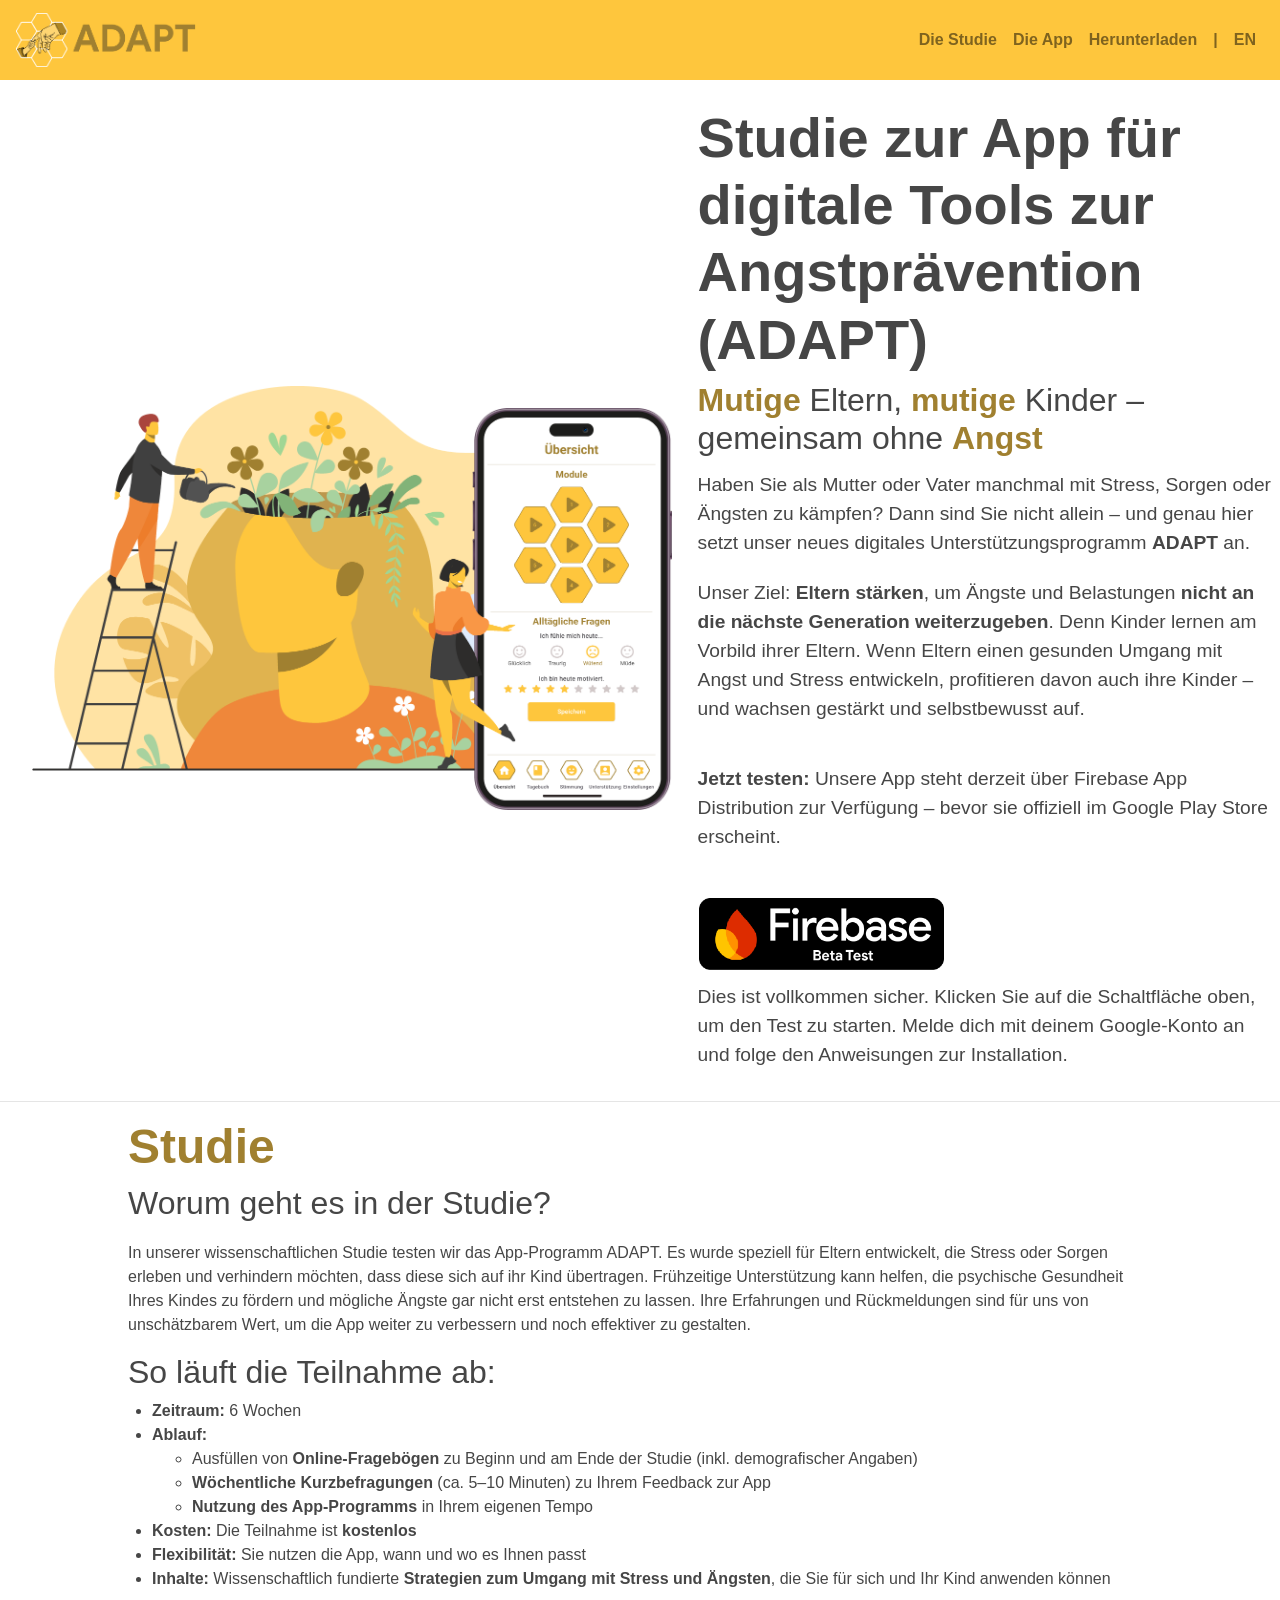
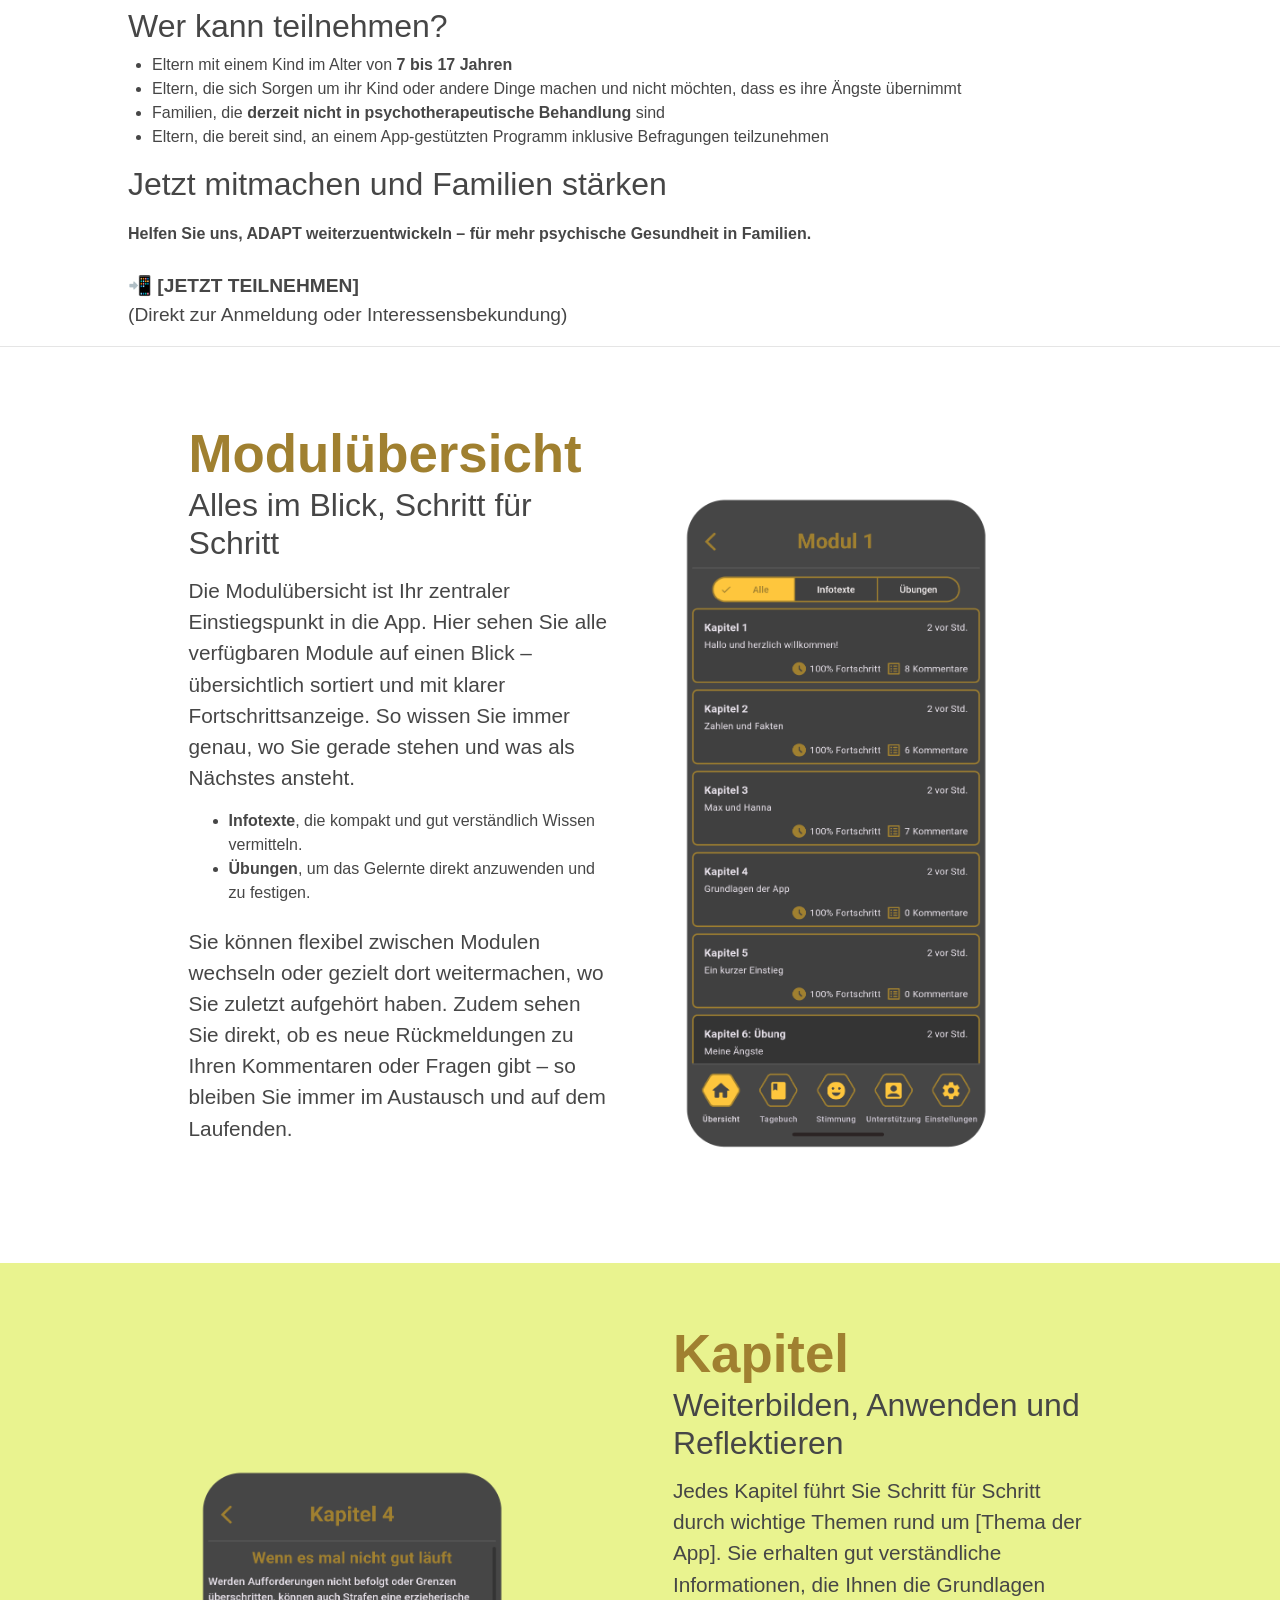
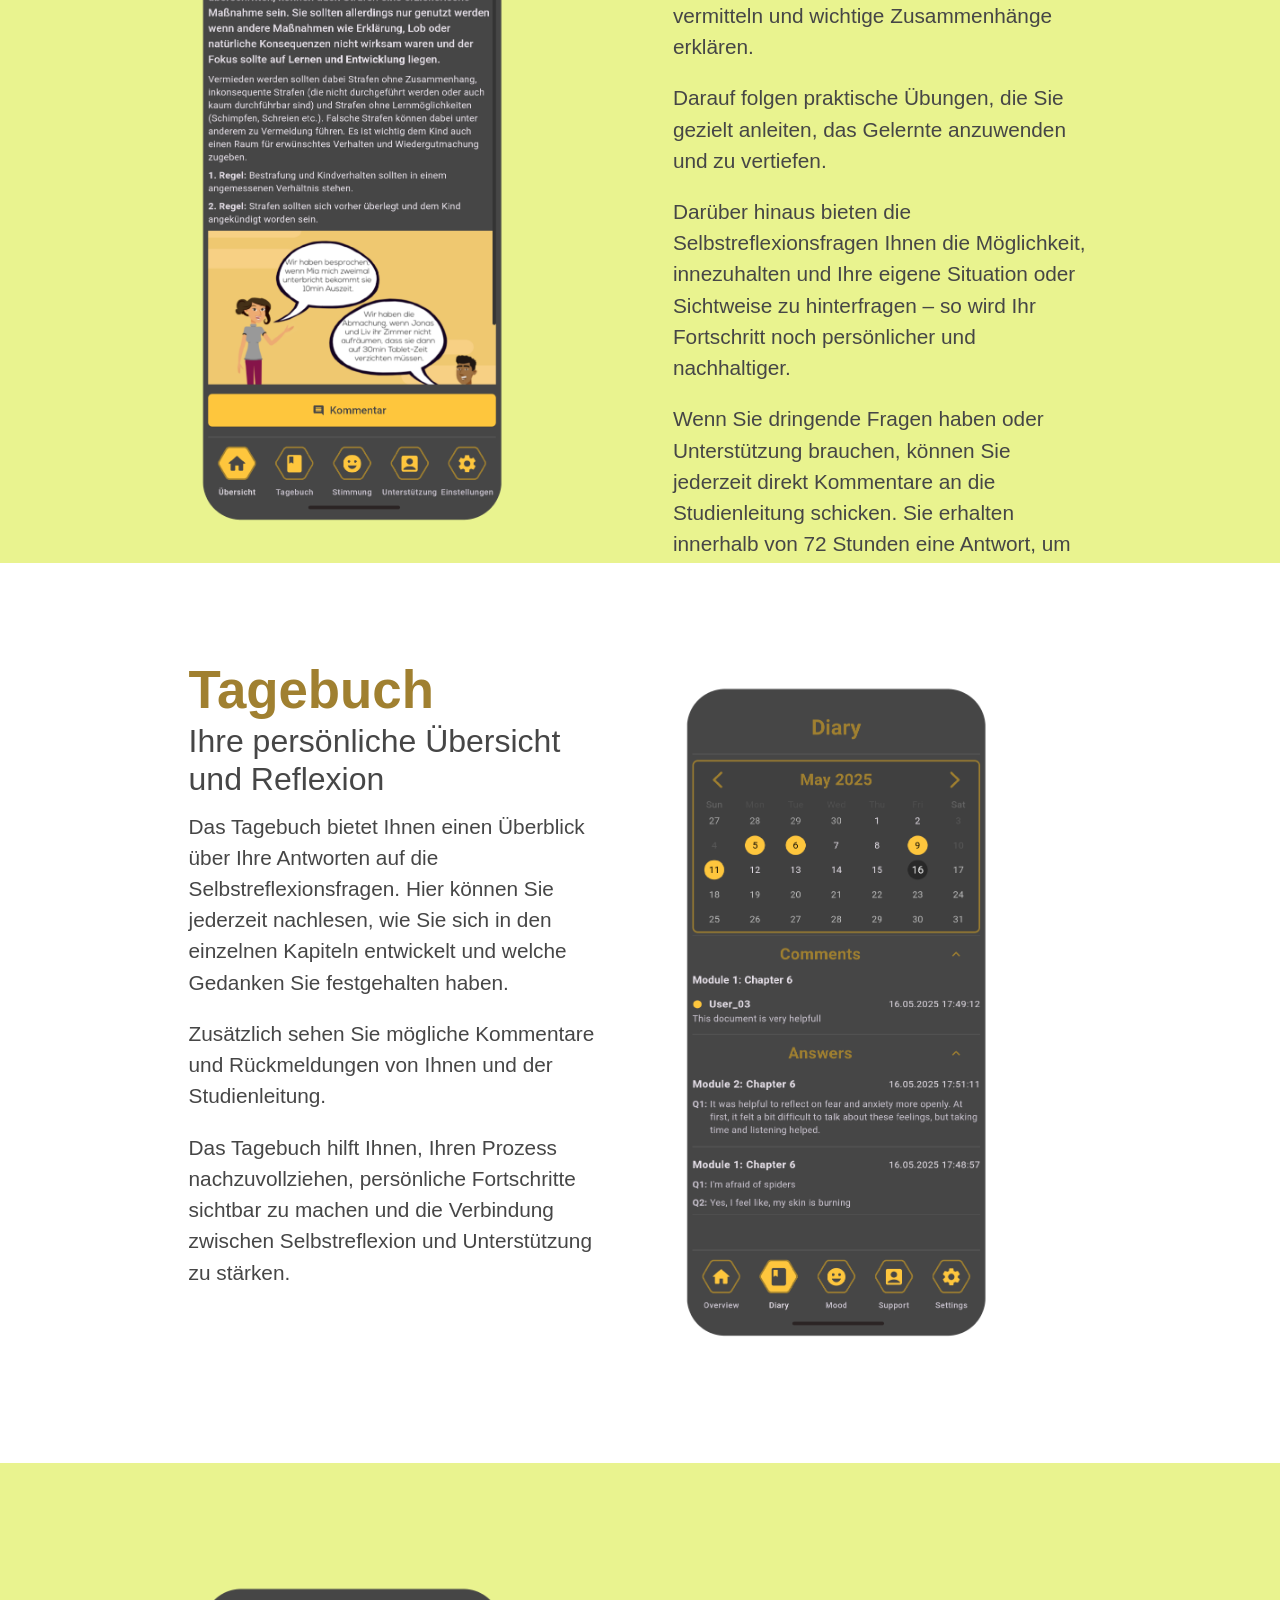
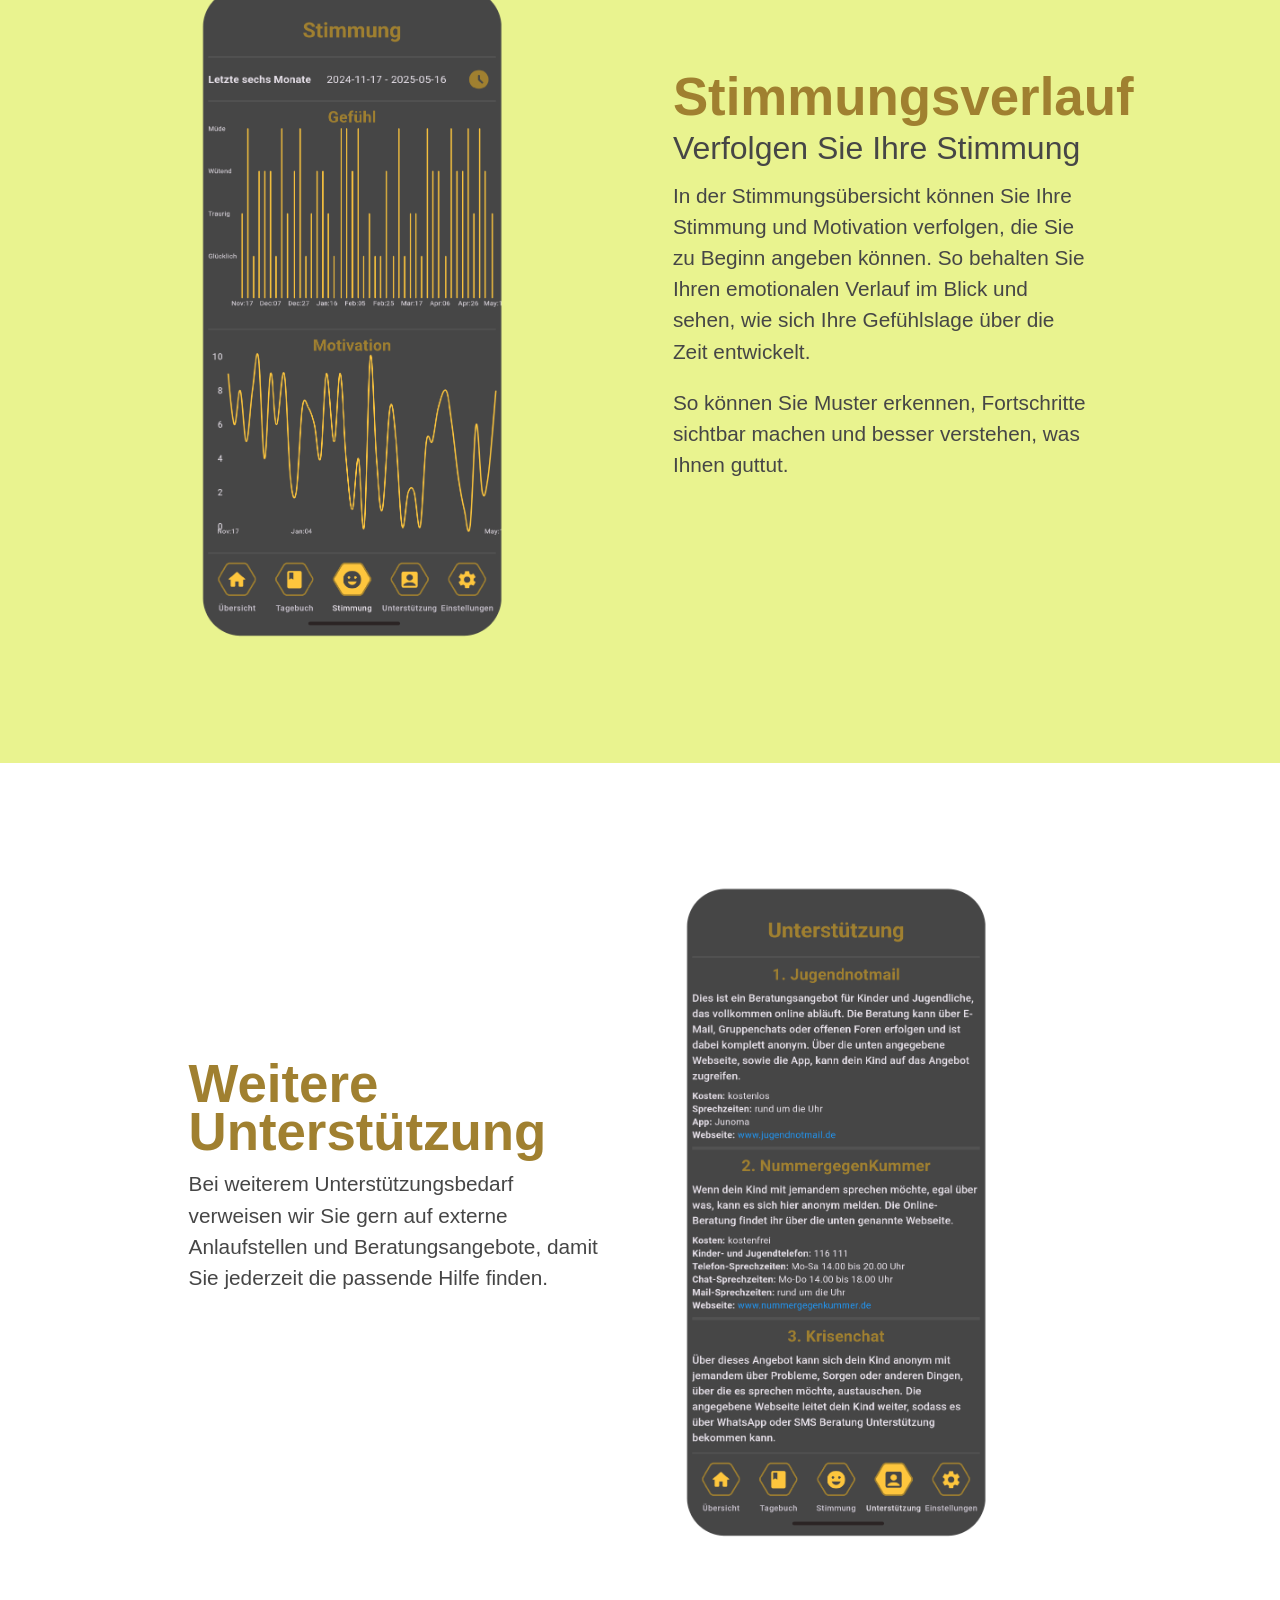
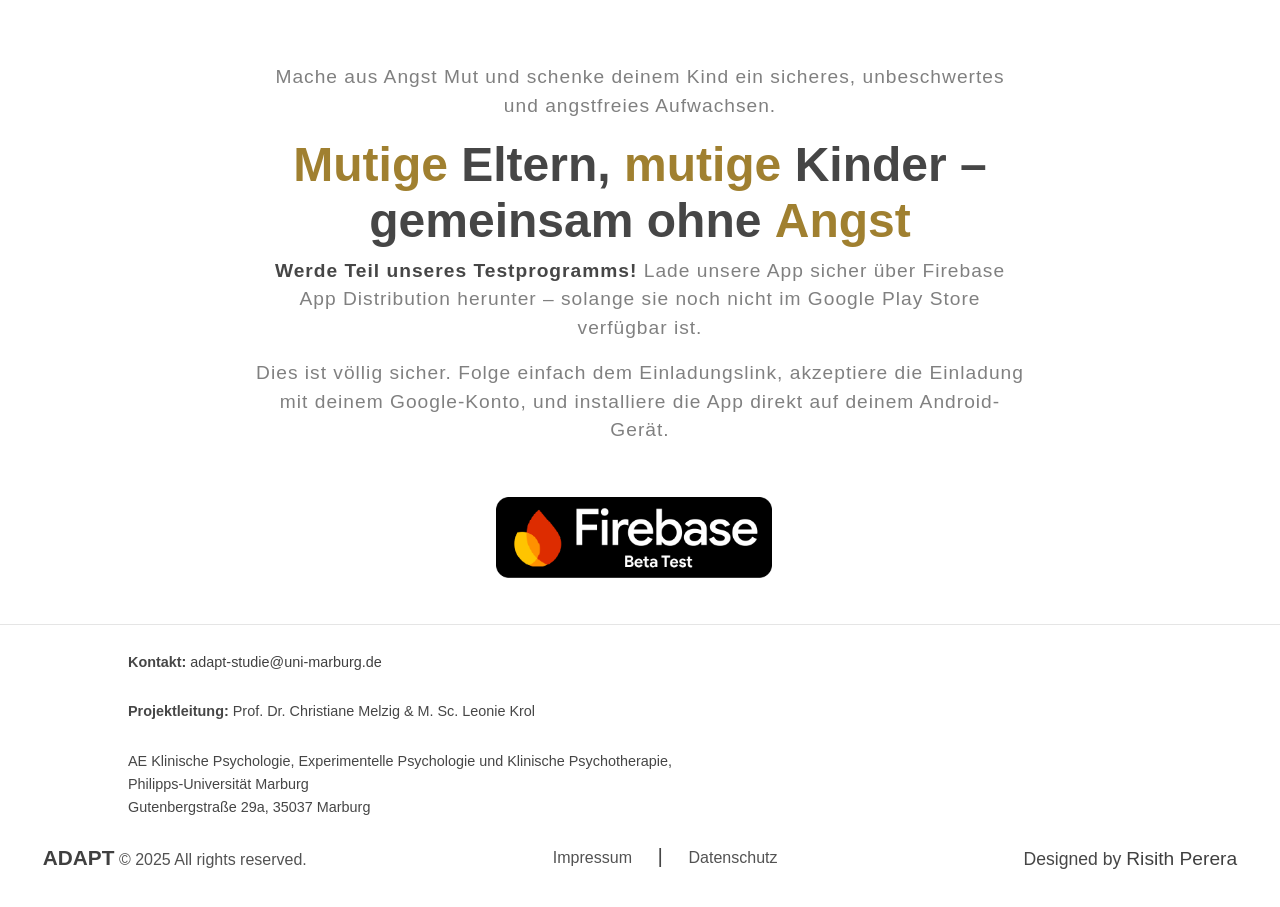
==== commit 38d7292b: "Website Color and Font Changes" ====
--- a/index.html
+++ b/index.html
@@ -21,7 +21,7 @@
 <body>
     <div class="container">
         <header>
-            <nav class="navbar navbar-expand-lg navbar-light  fixed-top" style="background-color: #FFE3A4;">
+            <nav class="navbar navbar-expand-lg navbar-light  fixed-top" style="background-color: #FEC63D;">
                 <a class="navbar-brand" href="#title"><img src="./images/logos/app-logo.png" alt="logo"></a>
                 <button class="navbar-toggler" type="button" data-toggle="collapse" data-target="#navbarTogglerDemo02" aria-controls="navbarTogglerDemo02" aria-expanded="false" aria-label="Toggle navigation">
                     <span class="navbar-toggler-icon"></span>
@@ -57,8 +57,8 @@
                 <div class="title-content">
                     <div class="head">
                         <h1>Studie zur App für digitale Tools zur Angstprävention (ADAPT)</h1>
-                        <h2><b style="color: green;">Mutige</b> Eltern, <b style="color: green;">mutige</b>
-                            Kinder – gemeinsam ohne <b style="color: green;">Angst</b></h2>
+                        <h2><b style="color: #A08030;">Mutige</b> Eltern, <b style="color: #A08030;">mutige</b>
+                            Kinder – gemeinsam ohne <b style="color: #A08030;">Angst</b></h2>
                         <p>
                             Haben Sie als Mutter oder Vater manchmal mit Stress, Sorgen oder Ängsten zu kämpfen? Dann sind Sie nicht allein – und genau
                             hier setzt unser neues digitales Unterstützungsprogramm <b>ADAPT</b> an.
@@ -106,7 +106,7 @@
                 <div class="ftr study">
 
                     <div class="text-content">
-                        <h1 style="color: green;">Studie</h1>
+                        <h1 style="color: #A08030; font-size: 3rem;">Studie</h1>
                         <h2>Worum geht es in der Studie?</h2>
                         <p>
                             In unserer wissenschaftlichen Studie testen wir das App-Programm ADAPT. Es wurde speziell für Eltern entwickelt, die
@@ -153,7 +153,7 @@
             <div class="container">
                 <div class="ftr">
                     <div class="text-content">
-                        <h1 style="color: green;">Modulübersicht</h1>
+                        <h1 style="color: #A08030;">Modulübersicht</h1>
                         <h2>Alles im Blick, Schritt für Schritt</h2>
                         <p>
                             Die Modulübersicht ist Ihr zentraler Einstiegspunkt in die App. Hier sehen Sie alle verfügbaren Module auf einen Blick – 
@@ -179,7 +179,7 @@
             <div class="container ftr-container-l">
                 <div class="ftr ftr-img-l">
                     <div class="text-content">
-                        <h1 style="color: green;">Kapitel</h1>
+                        <h1 style="color: #A08030;">Kapitel</h1>
                         <h2>Weiterbilden, Anwenden und Reflektieren</h2>
                         <p>
                             Jedes Kapitel führt Sie Schritt für Schritt durch wichtige Themen rund um [Thema der App]. Sie erhalten gut verständliche
@@ -206,7 +206,7 @@
             <div class="container">
                 <div class="ftr">
                     <div class="text-content">
-                        <h1 style="color: green;">Tagebuch</h1>
+                        <h1 style="color: #A08030;">Tagebuch</h1>
                         <h2>Ihre persönliche Übersicht und Reflexion</h2>
                         <p>
                             Das Tagebuch bietet Ihnen einen Überblick über Ihre Antworten auf die Selbstreflexionsfragen. Hier können Sie jederzeit
@@ -229,7 +229,7 @@
             <div class="container ftr-container-l">
                 <div class="ftr ftr-img-l">
                     <div class="text-content">
-                        <h1 style="color: green;">Stimmungsverlauf</h1>
+                        <h1 style="color: #A08030;">Stimmungsverlauf</h1>
                         <h2>Verfolgen Sie Ihre Stimmung</h2>
                         <p>
                             In der Stimmungsübersicht können Sie Ihre Stimmung und Motivation verfolgen, die Sie zu Beginn angeben können.
@@ -248,7 +248,7 @@
             <div class="container">
                 <div class="ftr">
                     <div class="text-content">
-                        <h1 style="color: green;"> Weitere Unterstützung</h1>
+                        <h1 style="color: #A08030;"> Weitere Unterstützung</h1>
                         <h2></h2>
                         <p>
                             Bei weiterem Unterstützungsbedarf verweisen wir Sie gern auf externe Anlaufstellen und Beratungsangebote,
@@ -266,8 +266,8 @@
             <div class="container">
                 <div class="dwnld-txt">
                     <p>Mache aus Angst Mut und schenke deinem Kind ein sicheres, unbeschwertes und angstfreies Aufwachsen.</p>
-                    <h1><b style="color: green;">Mutige</b> Eltern, <b style="color: green;">mutige</b>
-                        Kinder – gemeinsam ohne <b style="color: green;">Angst</b></h1>
+                    <h1><b style="color: #A08030;">Mutige</b> Eltern, <b style="color: #A08030;">mutige</b>
+                        Kinder – gemeinsam ohne <b style="color: #A08030;">Angst</b></h1>
 
 <!--                    <div class="download-btn">-->
 <!--                        <div class="btn disabled-btn">-->
--- a/css/styles.css
+++ b/css/styles.css
@@ -1,6 +1,6 @@
 *{
-    color: #092C4C;
-    font-family: 'Poppins', sans-serif;
+    color: #464646;
+    font-family: 'Product Sans', sans-serif;
 }
 body{
     text-align: center;
@@ -19,7 +19,7 @@
 }
 body .container p{
     padding-top: 1%;
-    font-family: 'Rubik', sans-serif;
+    font-family: 'Product Sans', sans-serif;
 }
 
 
@@ -119,7 +119,7 @@
 }
 #features .ftr-img-l{
     flex-direction: row-reverse;
-    background-color: #FFE3A4;      /* here */
+    background-color: #e9f38f;      /* here */
 }
 #features .ftr .text-content,
 #features .ftr .image-container {
@@ -146,7 +146,7 @@
 #features .ftr-img-l h1,
 #features .ftr-img-l p,
 #features .ftr-img-l .text-content{
-    background-color: #FFE3A4;          /*here*/
+    background-color: #e9f38f;          /*here*/
 }
 
 /* testimonials */
@@ -208,12 +208,12 @@
 }
 #testimonials .feedback-content p{
     font-size: 1.1rem;
-    font-family: 'Montserrat', sans-serif;
+    font-family: 'Product Sans', sans-serif;
     font-weight: 500;
 }
 #testimonials h6{
     font-size: 1rem; 
-    font-family: 'Montserrat', sans-serif;
+    font-family: 'Product Sans', sans-serif;
     font-weight: 400;
 }
 
@@ -233,7 +233,7 @@
     font-size: 2.5rem;
     line-height: 4rem;
     font-weight: 800;
-    font-family: 'Karla', sans-serif;
+    font-family: 'Product Sans', sans-serif;
 }
 #download p{
     font-size: 1.1rem;
@@ -241,7 +241,7 @@
     font-weight: 600;
     letter-spacing: 1px;
     padding: 0;
-    font-family: 'Karla', sans-serif;
+    font-family: 'Product Sans', sans-serif;
 }
 #download .dwnld-txt{
     width: 60%;
@@ -277,11 +277,11 @@
 footer .cpy p{
     font-size: 0.8rem;
     font-weight: 300;
-    color: gray;
+    color: #525252;
 }
 footer .cpy a{
     font-weight: 600;
-    color: #092C4C;
+    color: #404040;
     font-size: 1.2rem;
 }
 footer .social-media{
@@ -292,17 +292,17 @@
 }
 footer .social-media i{
     font-size: 25px;
-    color: #475D6F;
+    color: #525252;
 }
 footer .social-media i:hover{
-    color: #092C4C;
+    color: #404040;
 }
 footer .social-media a{
-    color: #1b3f62;
+    color: #525252;
     font-weight: 500;
 }
 footer .design a{
-    color: #152433;
+    color: #404040;
     font-weight: 500;
     font-size: 1rem;
 }
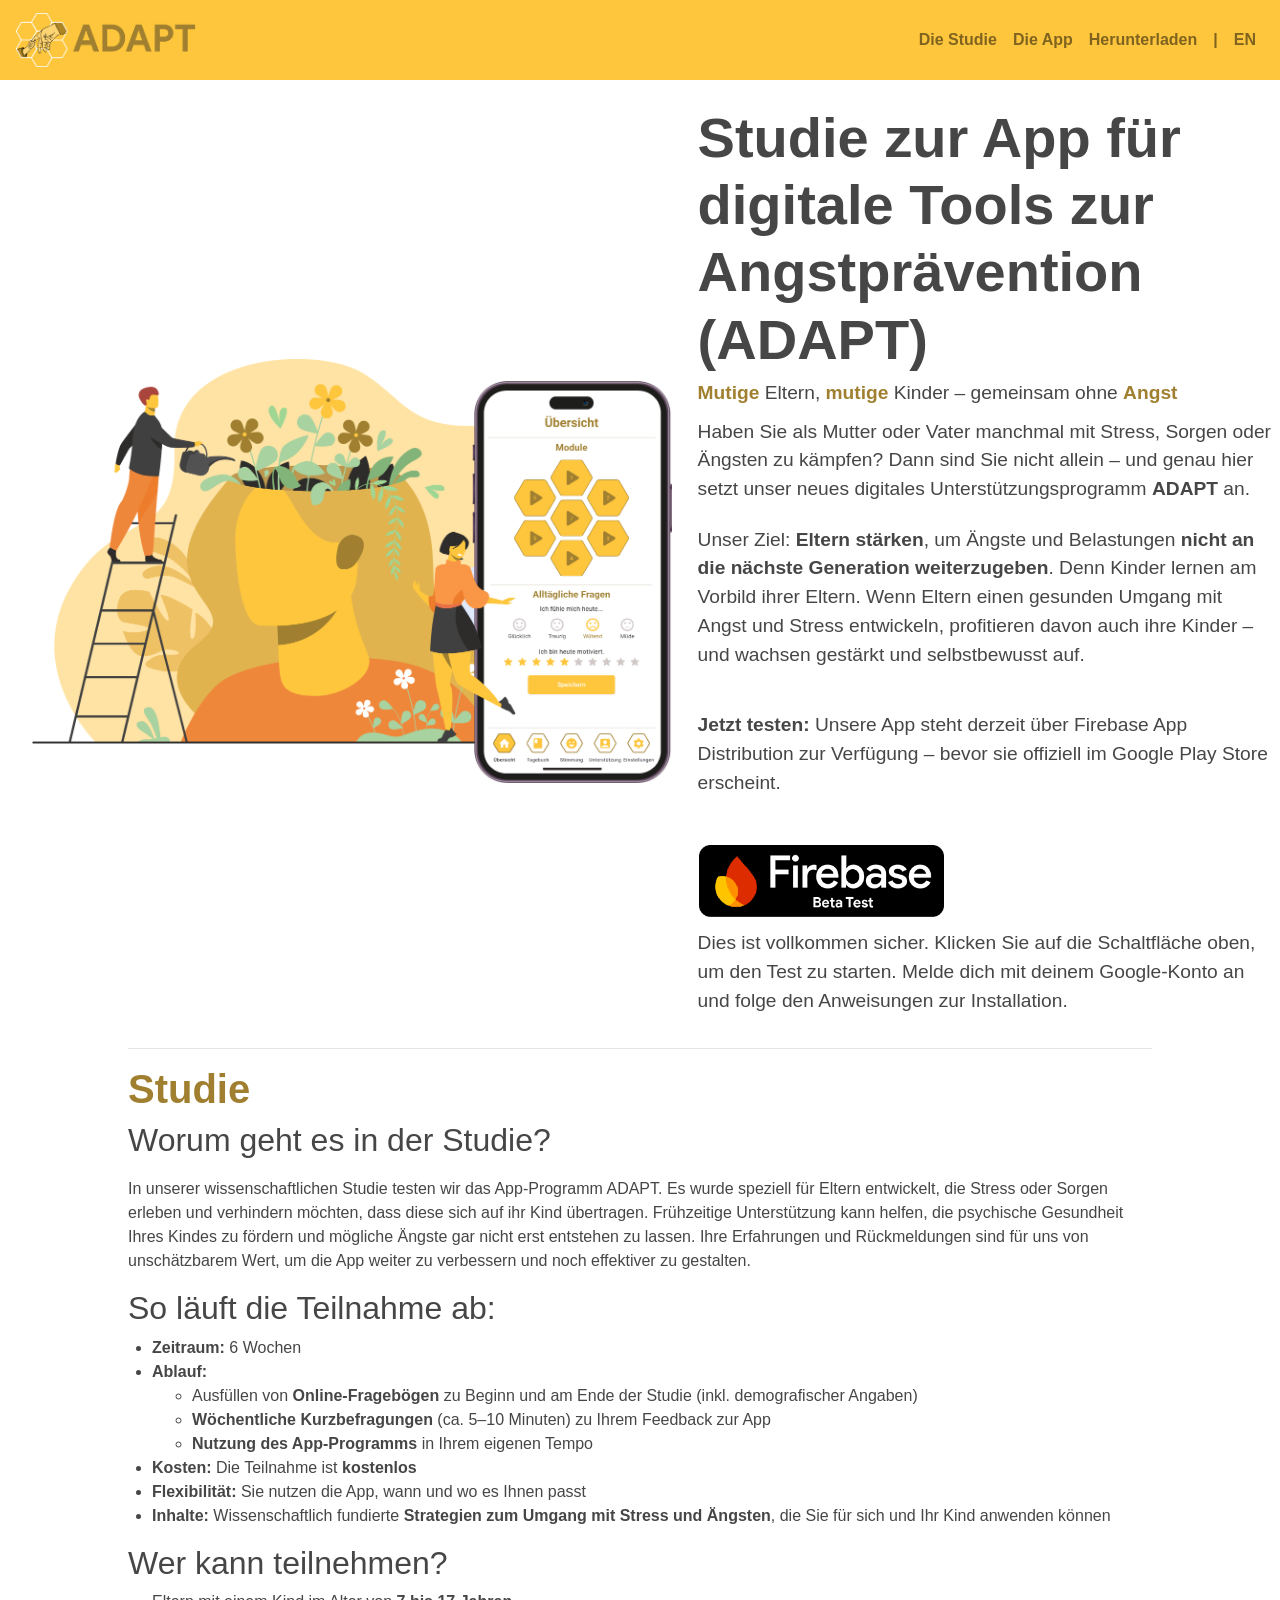
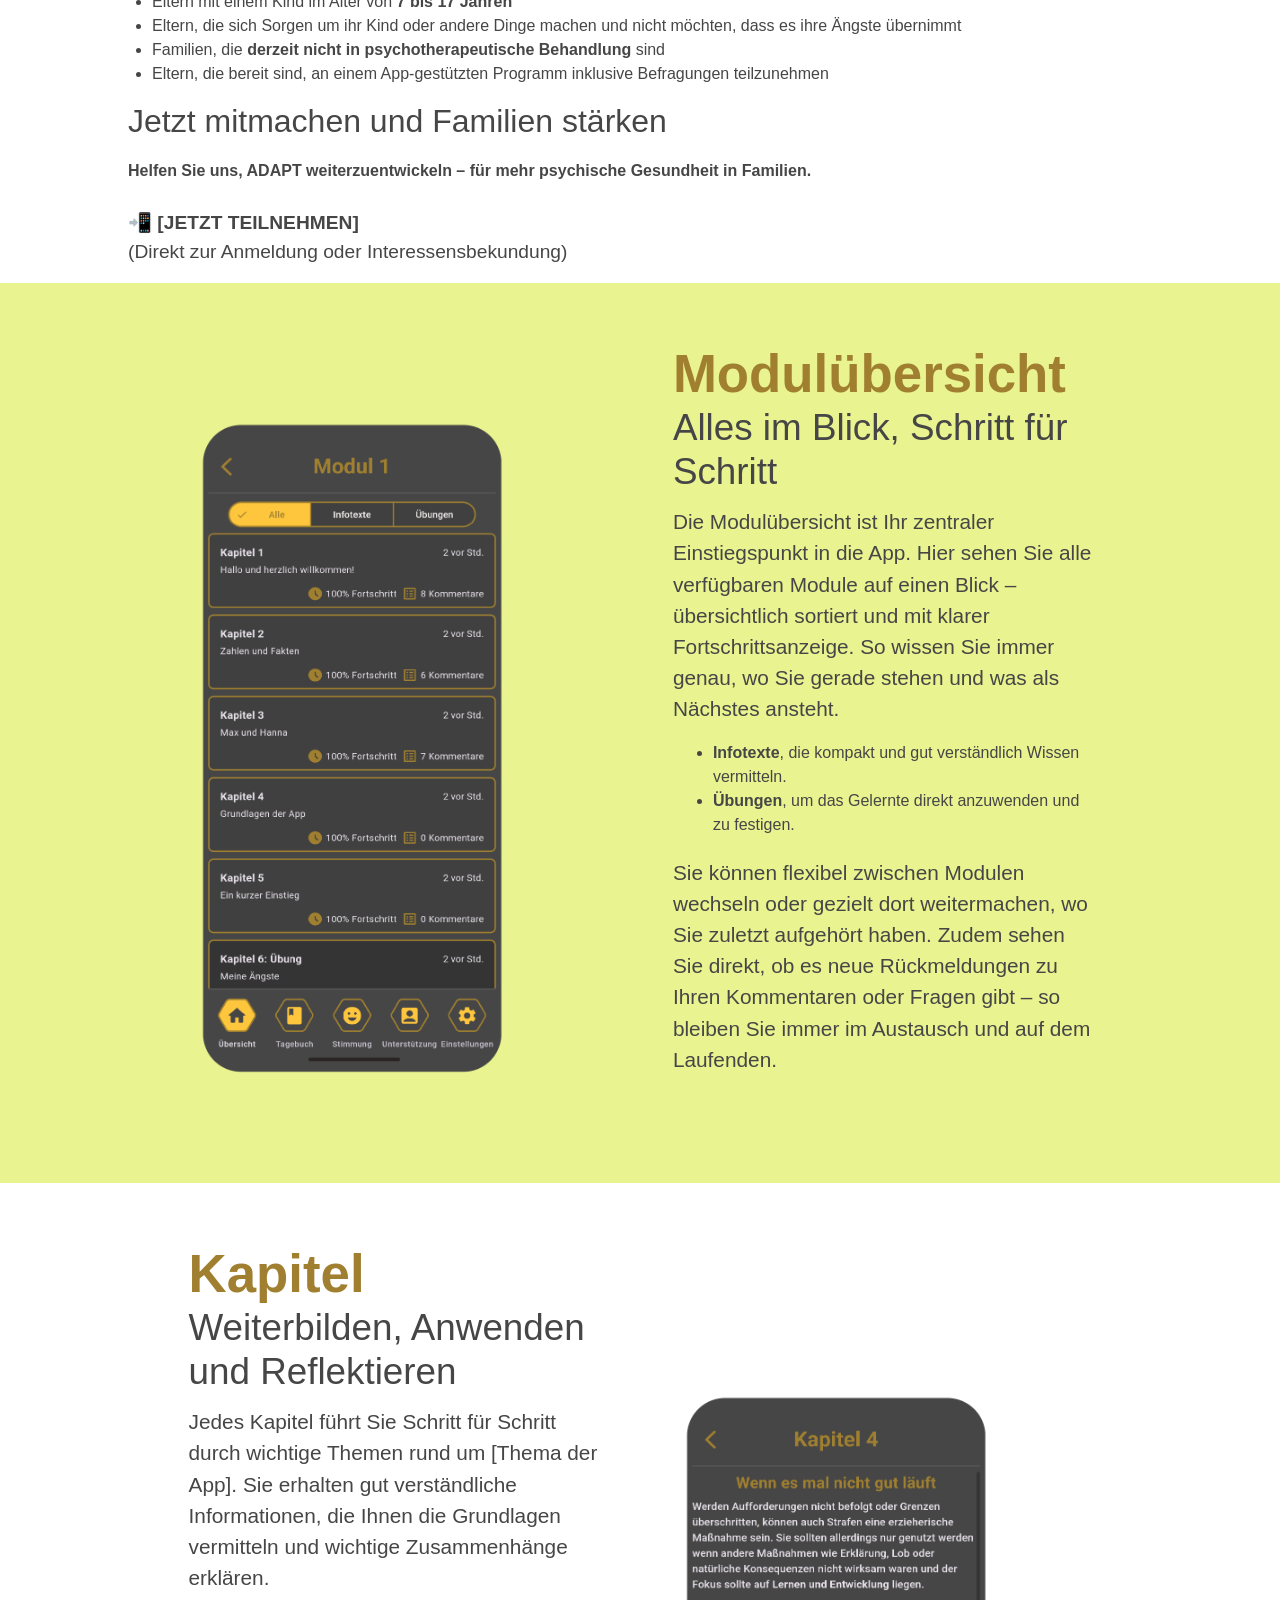
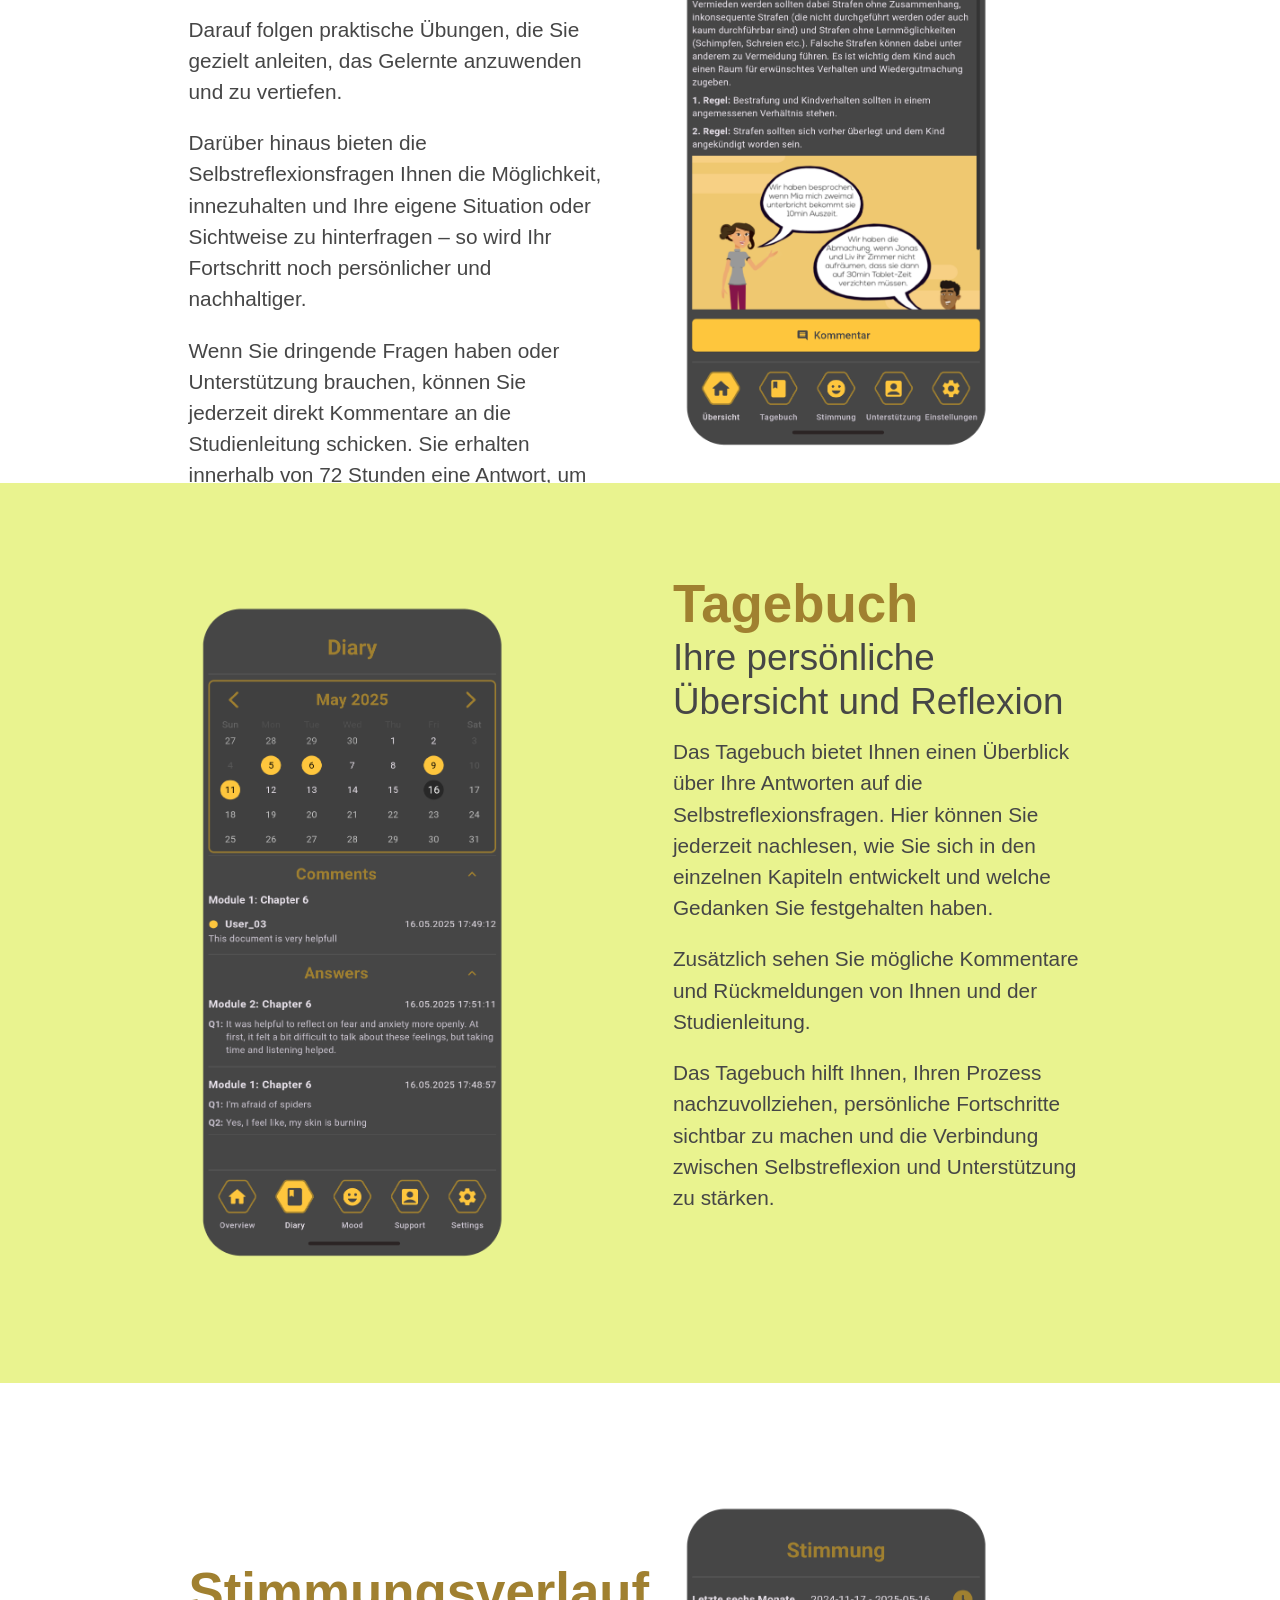
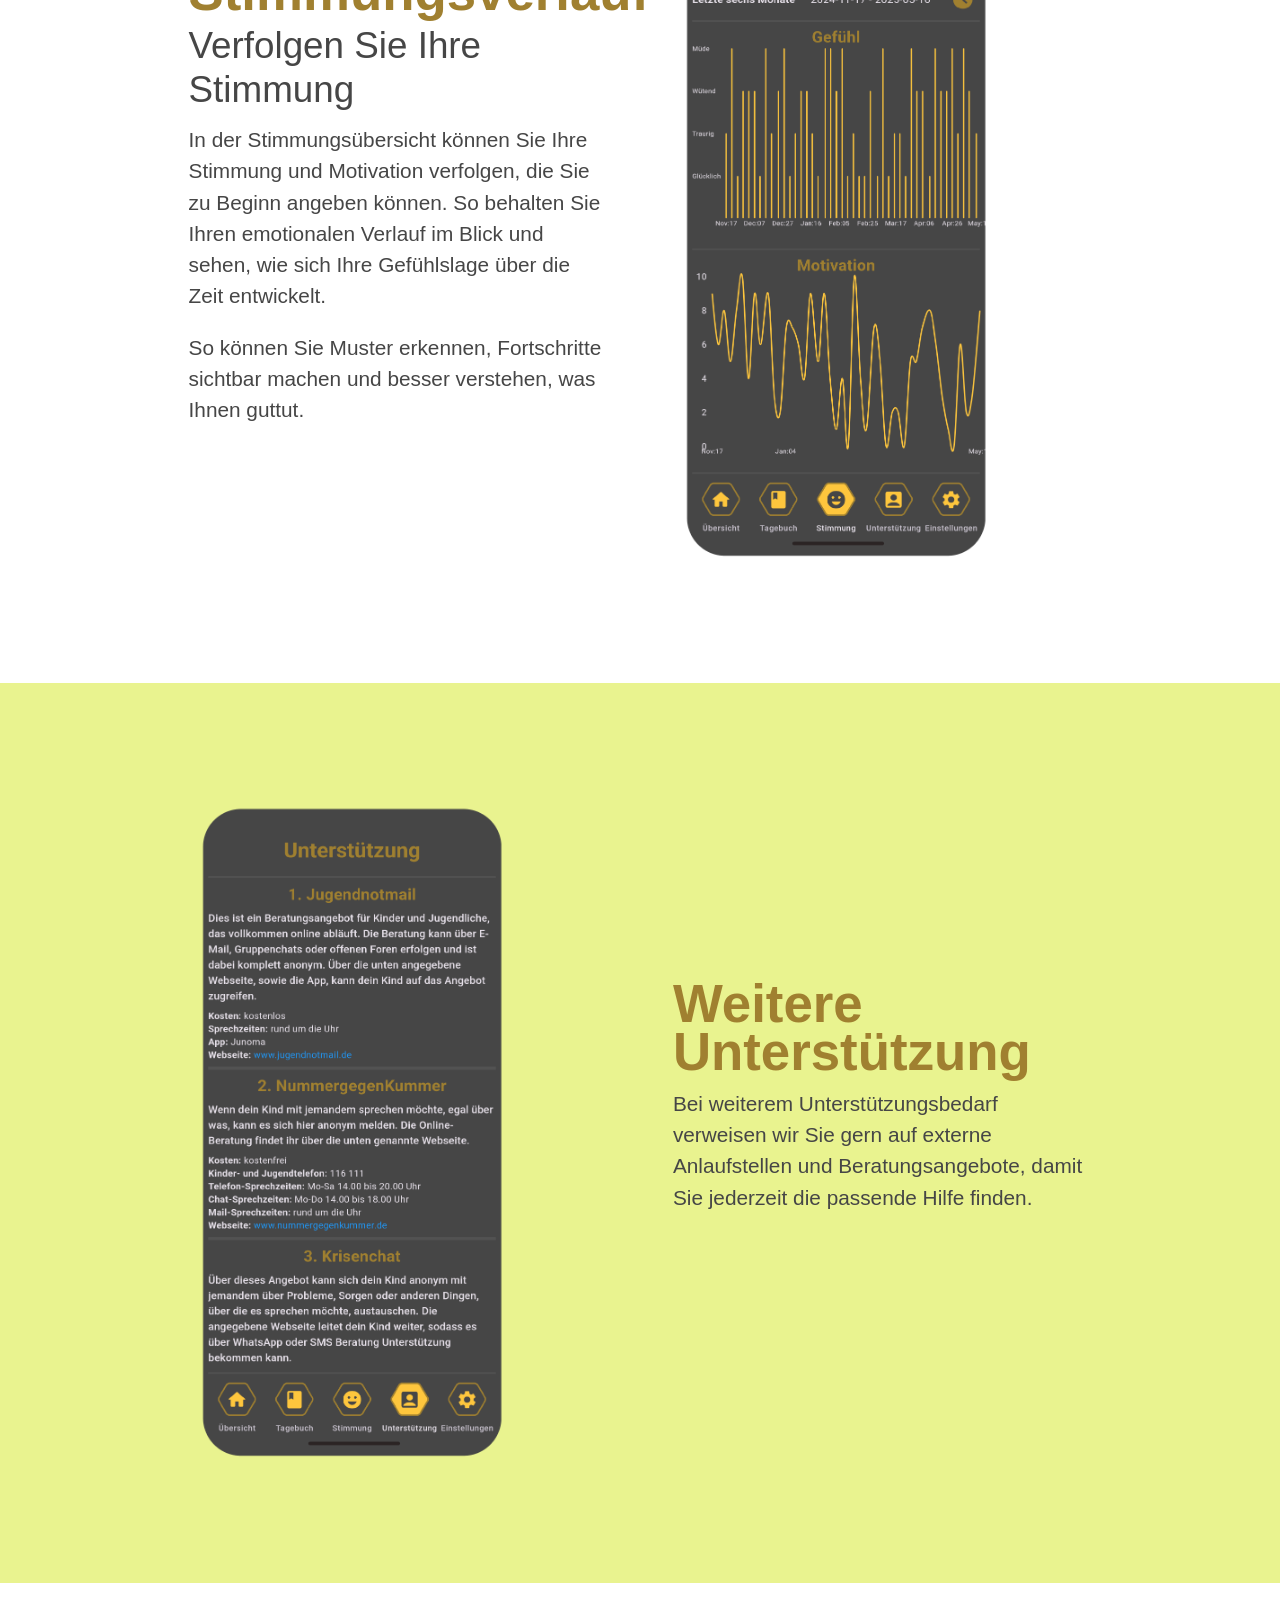
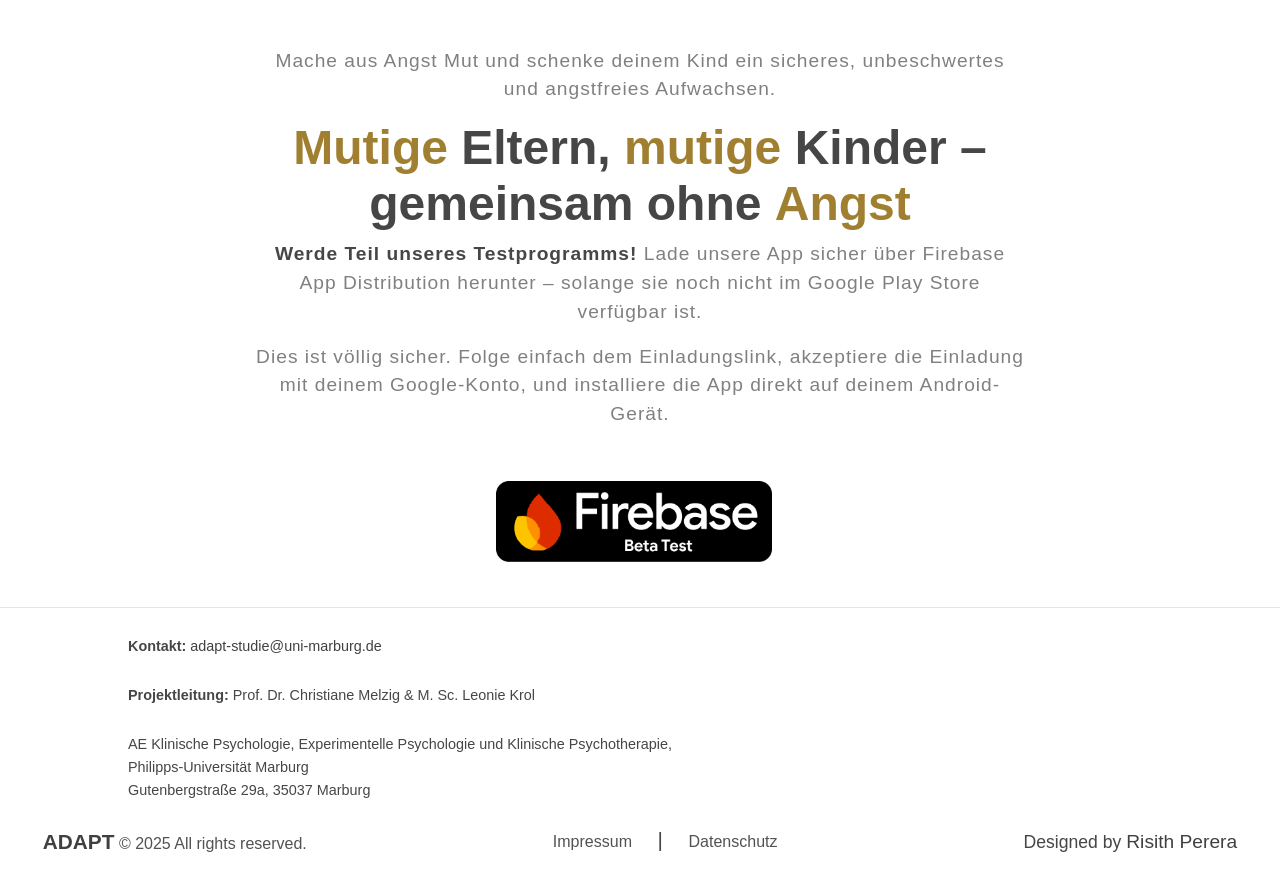
==== commit 911d3a86: "Layout Adjustment" ====
--- a/index.html
+++ b/index.html
@@ -104,9 +104,8 @@
             <hr>
             <div class="container">
                 <div class="ftr study">
-
-                    <div class="text-content">
-                        <h1 style="color: #A08030; font-size: 3rem;">Studie</h1>
+                    <div class="text-content">
+                        <h1 style="color: #A08030;">Studie</h1>
                         <h2>Worum geht es in der Studie?</h2>
                         <p>
                             In unserer wissenschaftlichen Studie testen wir das App-Programm ADAPT. Es wurde speziell für Eltern entwickelt, die
@@ -146,12 +145,11 @@
                     </div>
                 </div>
             </div>
-            <hr>
         </section>
 
         <section id="features">
-            <div class="container">
-                <div class="ftr">
+            <div class="container ftr-container-l">
+                <div class="ftr ftr-img-l">
                     <div class="text-content">
                         <h1 style="color: #A08030;">Modulübersicht</h1>
                         <h2>Alles im Blick, Schritt für Schritt</h2>
@@ -176,36 +174,36 @@
                 </div>
             </div>
 
+            <div class="container">
+                <div class="ftr">
+                    <div class="text-content">
+                        <h1 style="color: #A08030;">Kapitel</h1>
+                        <h2>Weiterbilden, Anwenden und Reflektieren</h2>
+                        <p>
+                            Jedes Kapitel führt Sie Schritt für Schritt durch wichtige Themen rund um [Thema der App]. Sie erhalten gut verständliche
+                            Informationen, die Ihnen die Grundlagen vermitteln und wichtige Zusammenhänge erklären.
+                          </p>
+                          <p>
+                            Darauf folgen praktische Übungen, die Sie gezielt anleiten, das Gelernte anzuwenden und zu vertiefen.
+                          </p>
+                          <p>
+                            Darüber hinaus bieten die Selbstreflexionsfragen Ihnen die Möglichkeit, innezuhalten und Ihre eigene Situation oder Sichtweise
+                            zu hinterfragen – so wird Ihr Fortschritt noch persönlicher und nachhaltiger.
+                          </p>
+                          <p>
+                            Wenn Sie dringende Fragen haben oder Unterstützung brauchen, können Sie jederzeit direkt Kommentare an die Studienleitung 
+                            schicken. Sie erhalten innerhalb von 72 Stunden eine Antwort, um Ihnen weiterzuhelfen.
+                          </p>
+                    </div>
+                    <div class="image-container">
+                        <img src="./images/screenshots_de/D_Chapter.png" alt="">
+                    </div>
+                </div>
+            </div>
+
             <div class="container ftr-container-l">
                 <div class="ftr ftr-img-l">
                     <div class="text-content">
-                        <h1 style="color: #A08030;">Kapitel</h1>
-                        <h2>Weiterbilden, Anwenden und Reflektieren</h2>
-                        <p>
-                            Jedes Kapitel führt Sie Schritt für Schritt durch wichtige Themen rund um [Thema der App]. Sie erhalten gut verständliche
-                            Informationen, die Ihnen die Grundlagen vermitteln und wichtige Zusammenhänge erklären.
-                          </p>
-                          <p>
-                            Darauf folgen praktische Übungen, die Sie gezielt anleiten, das Gelernte anzuwenden und zu vertiefen.
-                          </p>
-                          <p>
-                            Darüber hinaus bieten die Selbstreflexionsfragen Ihnen die Möglichkeit, innezuhalten und Ihre eigene Situation oder Sichtweise
-                            zu hinterfragen – so wird Ihr Fortschritt noch persönlicher und nachhaltiger.
-                          </p>
-                          <p>
-                            Wenn Sie dringende Fragen haben oder Unterstützung brauchen, können Sie jederzeit direkt Kommentare an die Studienleitung 
-                            schicken. Sie erhalten innerhalb von 72 Stunden eine Antwort, um Ihnen weiterzuhelfen.
-                          </p>
-                    </div>
-                    <div class="image-container">
-                        <img src="./images/screenshots_de/D_Chapter.png" alt="">
-                    </div>
-                </div>
-            </div>
-
-            <div class="container">
-                <div class="ftr">
-                    <div class="text-content">
                         <h1 style="color: #A08030;">Tagebuch</h1>
                         <h2>Ihre persönliche Übersicht und Reflexion</h2>
                         <p>
@@ -226,27 +224,27 @@
                 </div>
             </div>
 
+            <div class="container">
+                <div class="ftr">
+                    <div class="text-content">
+                        <h1 style="color: #A08030;">Stimmungsverlauf</h1>
+                        <h2>Verfolgen Sie Ihre Stimmung</h2>
+                        <p>
+                            In der Stimmungsübersicht können Sie Ihre Stimmung und Motivation verfolgen, die Sie zu Beginn angeben können.
+                            So behalten Sie Ihren emotionalen Verlauf im Blick und sehen, wie sich Ihre Gefühlslage über die Zeit entwickelt.
+                          </p>
+                          <p>
+                            So können Sie Muster erkennen, Fortschritte sichtbar machen und besser verstehen, was Ihnen guttut.
+                          </p>
+                    </div>
+                    <div class="image-container">
+                        <img src="./images/screenshots_de/D_Mood.png" alt="">
+                    </div>
+                </div>
+            </div>
+
             <div class="container ftr-container-l">
                 <div class="ftr ftr-img-l">
-                    <div class="text-content">
-                        <h1 style="color: #A08030;">Stimmungsverlauf</h1>
-                        <h2>Verfolgen Sie Ihre Stimmung</h2>
-                        <p>
-                            In der Stimmungsübersicht können Sie Ihre Stimmung und Motivation verfolgen, die Sie zu Beginn angeben können.
-                            So behalten Sie Ihren emotionalen Verlauf im Blick und sehen, wie sich Ihre Gefühlslage über die Zeit entwickelt.
-                          </p>
-                          <p>
-                            So können Sie Muster erkennen, Fortschritte sichtbar machen und besser verstehen, was Ihnen guttut.
-                          </p>
-                    </div>
-                    <div class="image-container">
-                        <img src="./images/screenshots_de/D_Mood.png" alt="">
-                    </div>
-                </div>
-            </div>
-
-            <div class="container">
-                <div class="ftr">
                     <div class="text-content">
                         <h1 style="color: #A08030;"> Weitere Unterstützung</h1>
                         <h2></h2>
@@ -266,8 +264,7 @@
             <div class="container">
                 <div class="dwnld-txt">
                     <p>Mache aus Angst Mut und schenke deinem Kind ein sicheres, unbeschwertes und angstfreies Aufwachsen.</p>
-                    <h1><b style="color: #A08030;">Mutige</b> Eltern, <b style="color: #A08030;">mutige</b>
-                        Kinder – gemeinsam ohne <b style="color: #A08030;">Angst</b></h1>
+                    <h1><b style="color: #A08030;">Mutige</b> Eltern, <b style="color: #A08030;">mutige</b> Kinder – gemeinsam ohne <b style="color: #A08030;">Angst</b></h1>
 
 <!--                    <div class="download-btn">-->
 <!--                        <div class="btn disabled-btn">-->
--- a/css/styles.css
+++ b/css/styles.css
@@ -93,7 +93,7 @@
 }
 
 /* Study Section */
-.study {
+#study {
     padding: 0% 10%;
     text-align: left;
 }
@@ -111,12 +111,13 @@
     flex-wrap: wrap;
     justify-content: center;
     align-items: center;
-    gap: 4%;
-    padding: 5% 2%;
+    gap: 0%;
+    padding: 0 2%;
     height: auto;
     min-height: 80vh;
     box-sizing: border-box;
 }
+
 #features .ftr-img-l{
     flex-direction: row-reverse;
     background-color: #e9f38f;      /* here */
@@ -244,6 +245,7 @@
     font-family: 'Product Sans', sans-serif;
 }
 #download .dwnld-txt{
+    margin-top: 5%;
     width: 60%;
     text-align: center;
     display: flex;
@@ -332,10 +334,13 @@
         align-items: center;
     }
     .title h1{
-        font-size: 2.5rem;
+        font-size: 1.5rem;
+    }
+    .title h2{
+        font-size: 1.2rem;
     }
     .title p{
-        font-size: 0.9rem;
+        font-size: 0.8rem;
     }
     .title .image-container{
         display: flex;
@@ -357,6 +362,7 @@
         top: -225%;
         left: -200%;
     }
+
     /* download button */
     .download-btn{
         gap: 1%;
@@ -366,7 +372,7 @@
     }
     .download-btn .btn img{
         height: 6vh;
-    } 
+    }
 
     /* features */
     #features .ftr{
@@ -380,7 +386,10 @@
         margin-bottom:5%;
     }
     #features h1{
-        font-size: 2rem;
+        font-size: 2.2rem;
+    }
+    #features h2{
+        font-size: 1.2rem;
     }
     #features p{
         font-size: 0.8rem;
@@ -540,6 +549,9 @@
         font-size: 3rem;
         line-height: 2.7rem;
     }
+    #features h2{
+        font-size: 2rem;
+    }
     #features p{
         font-size: 1rem;
     }
@@ -722,6 +734,9 @@
         font-size: 3.3rem;
         line-height: 3rem;
     }
+    #features h2{
+        font-size: 2.3rem;
+    }
     #features p{
         font-size: 1.3rem;
     }
@@ -860,13 +875,18 @@
     #features .ftr {
         padding: 4% 8%;
     }
-    #features .ftr .text-content,
+    #features .ftr .text-content{
+
+    }
     #features .ftr .image-container {
         width: 35%;
     }
     #features h1{
         font-size: 3.8rem;
         line-height: 3.5rem;
+    }
+    #features h2{
+        font-size: 2.8rem;
     }
     #features p{
         font-size: 1.4rem;
@@ -897,6 +917,10 @@
         font-size: 1.7rem; 
     }
 
+    #download .dwnld-txt{
+        width: 75%;
+    }
+
     /* download*/
     #download h1{
         font-size: 3.2rem;
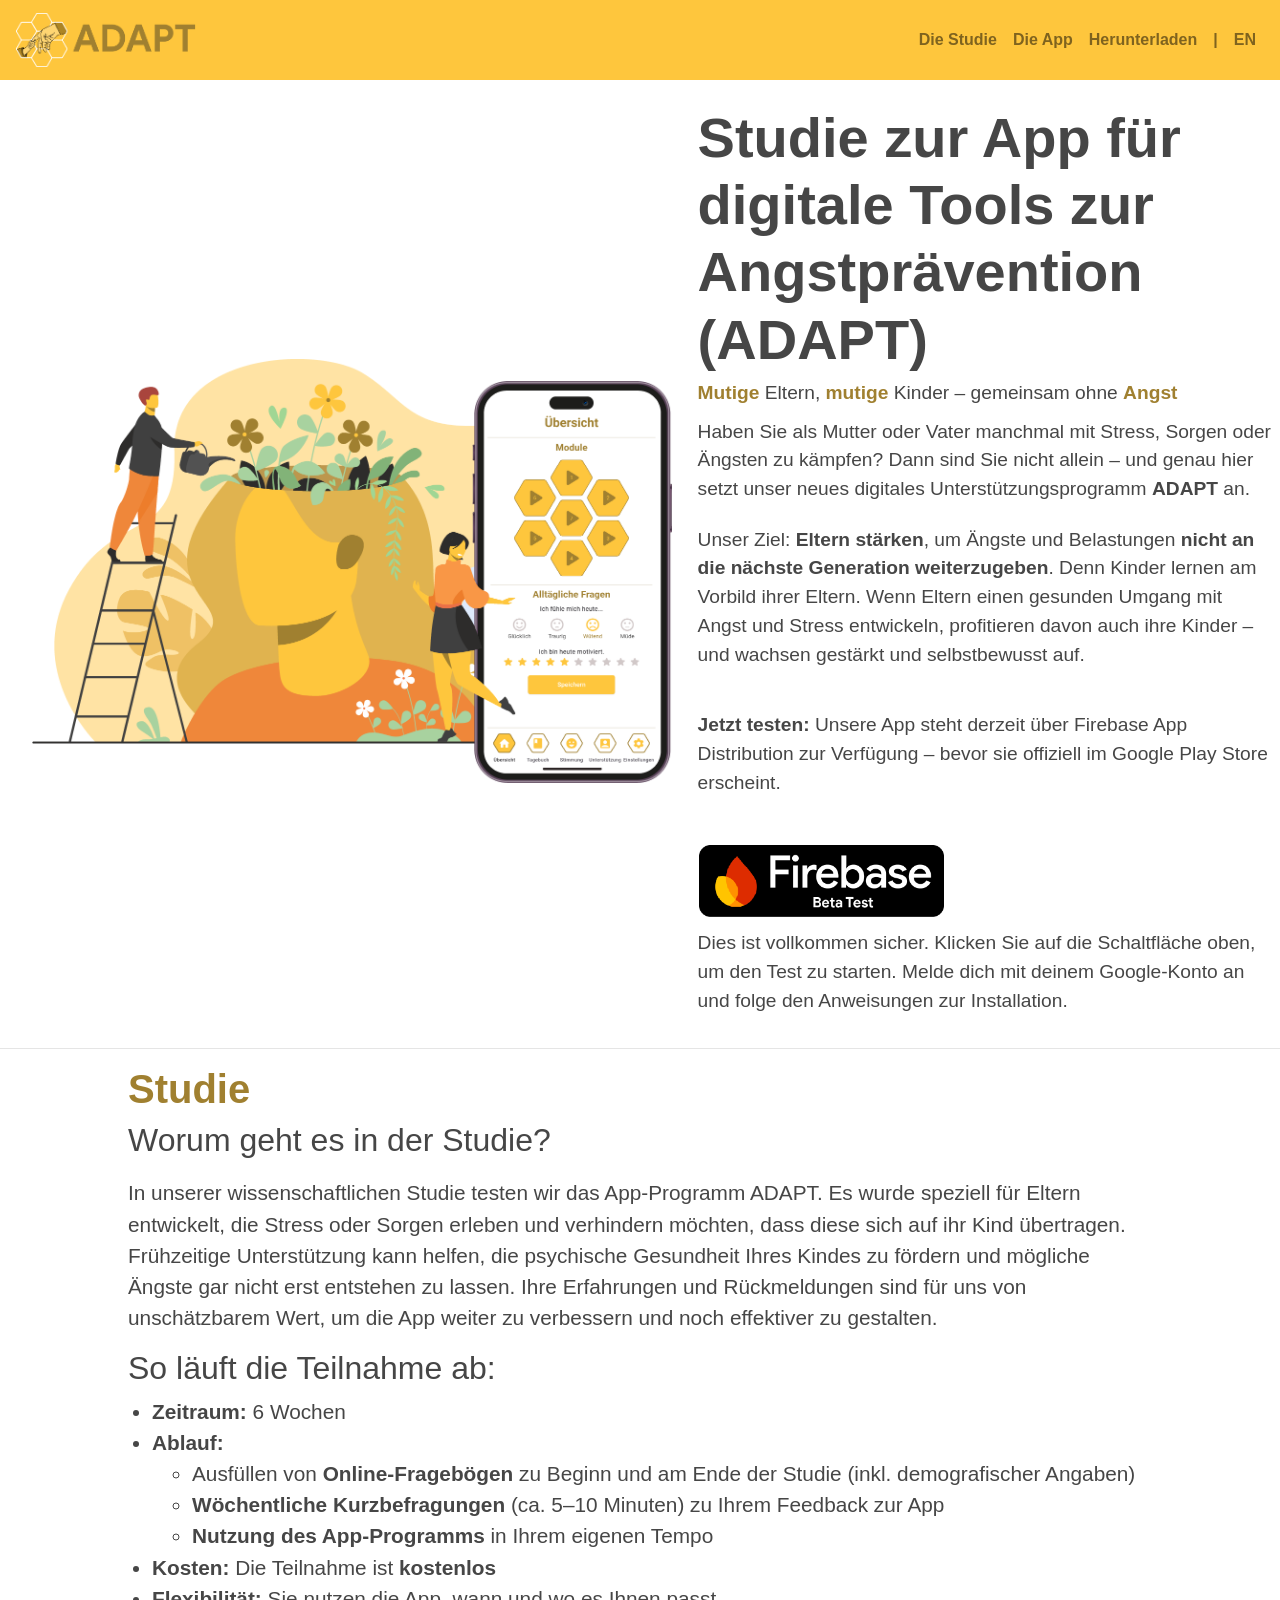
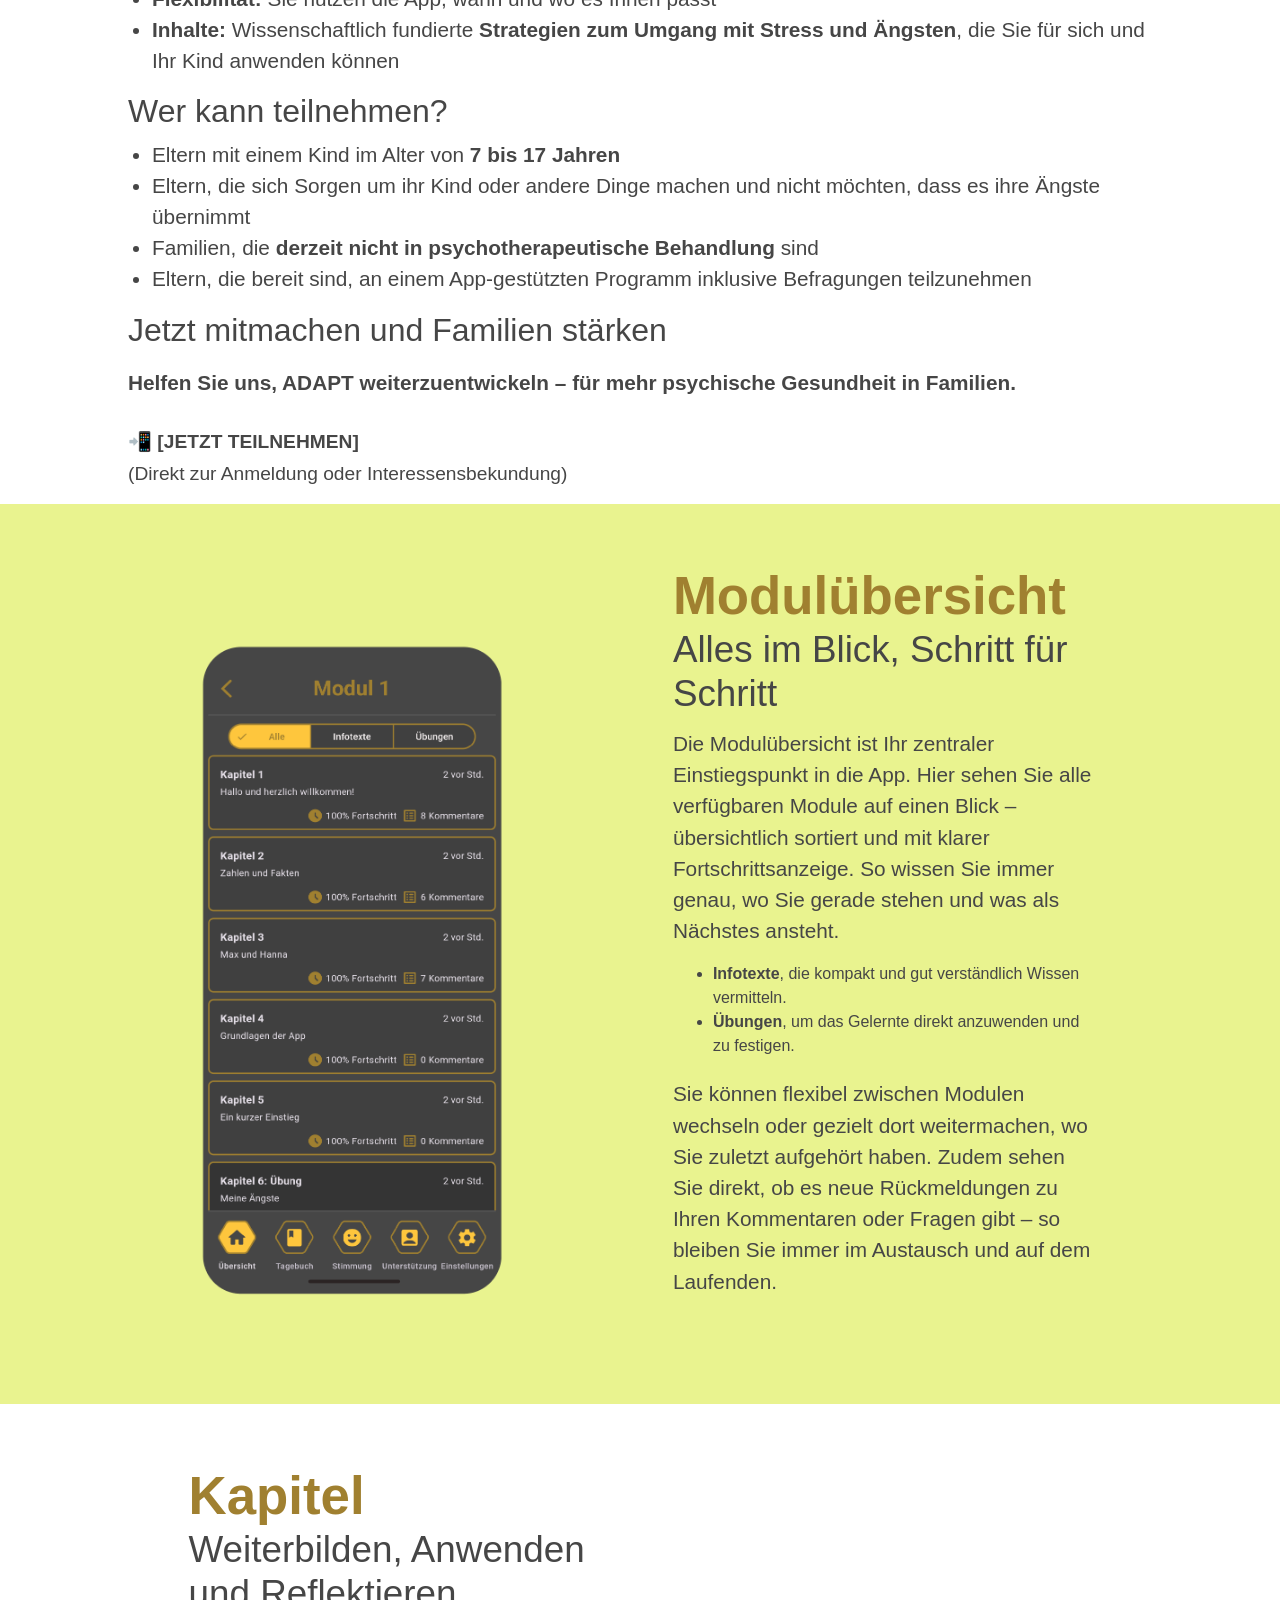
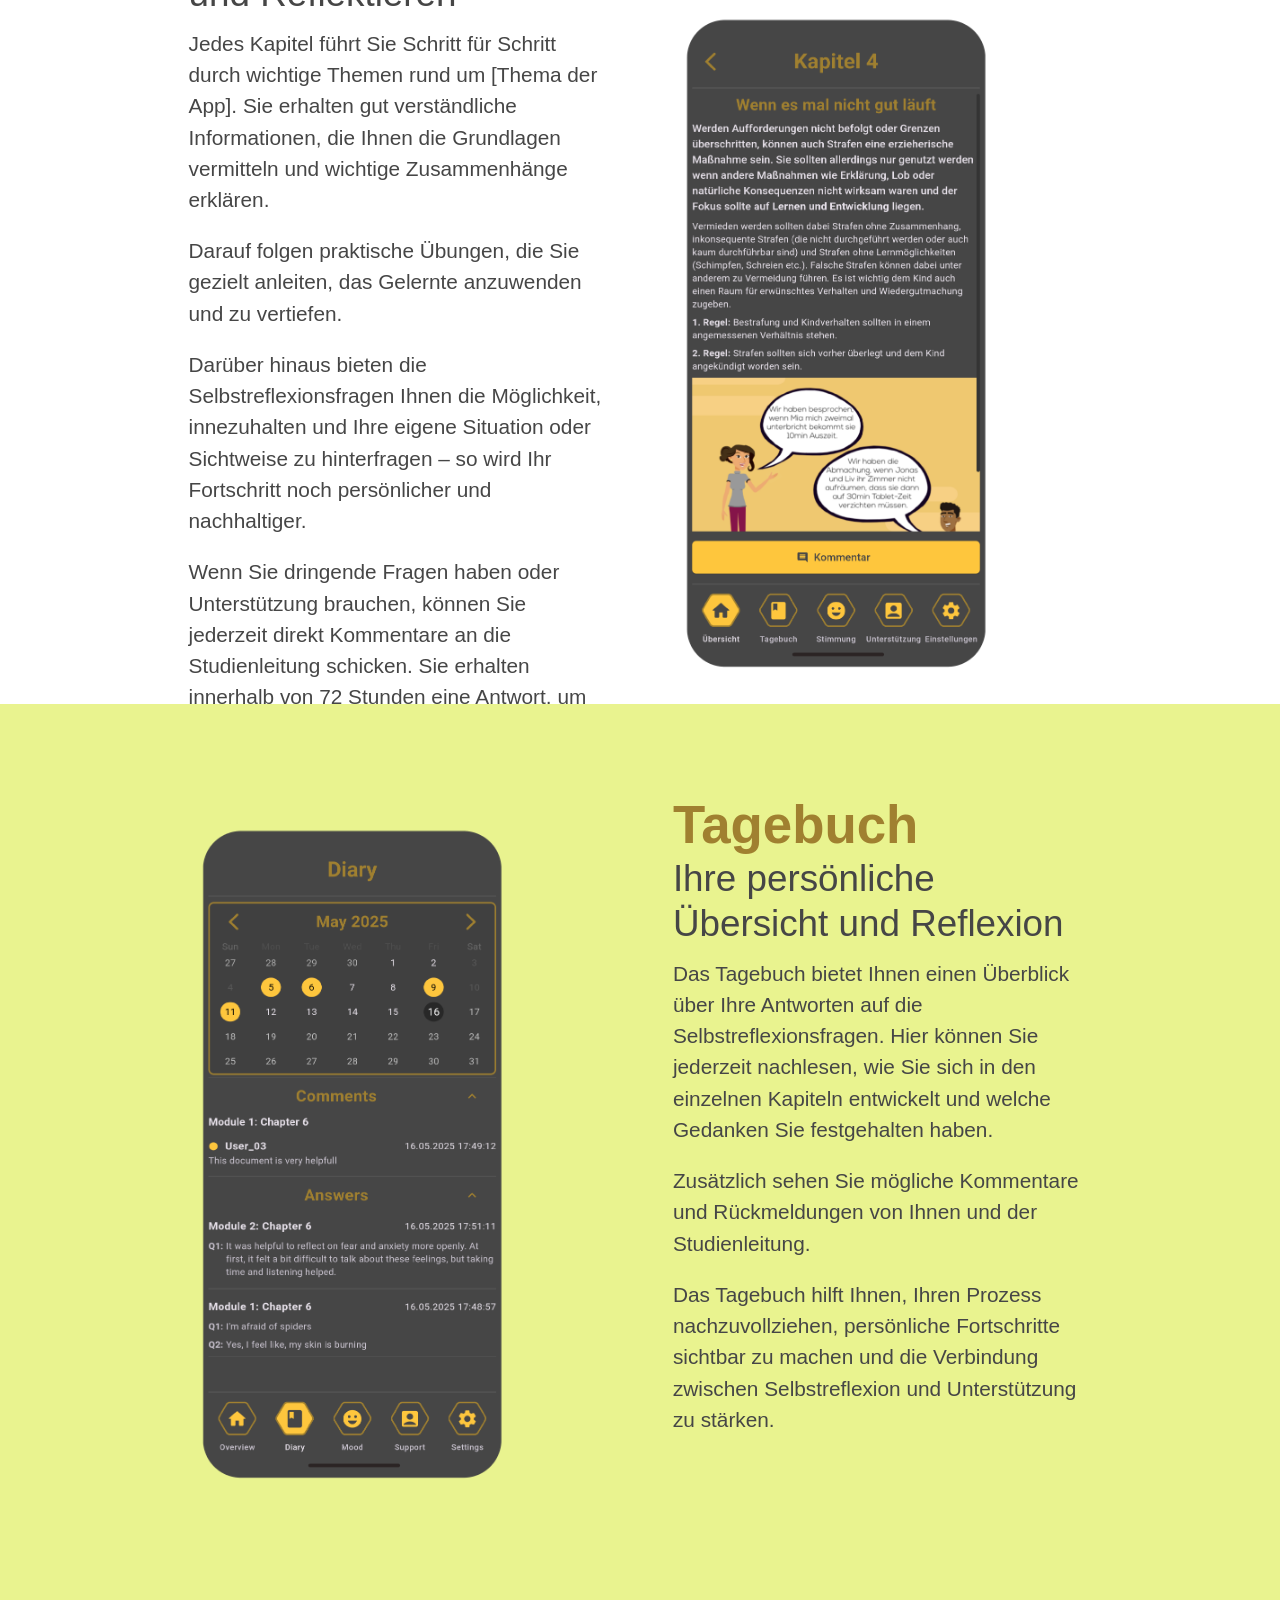
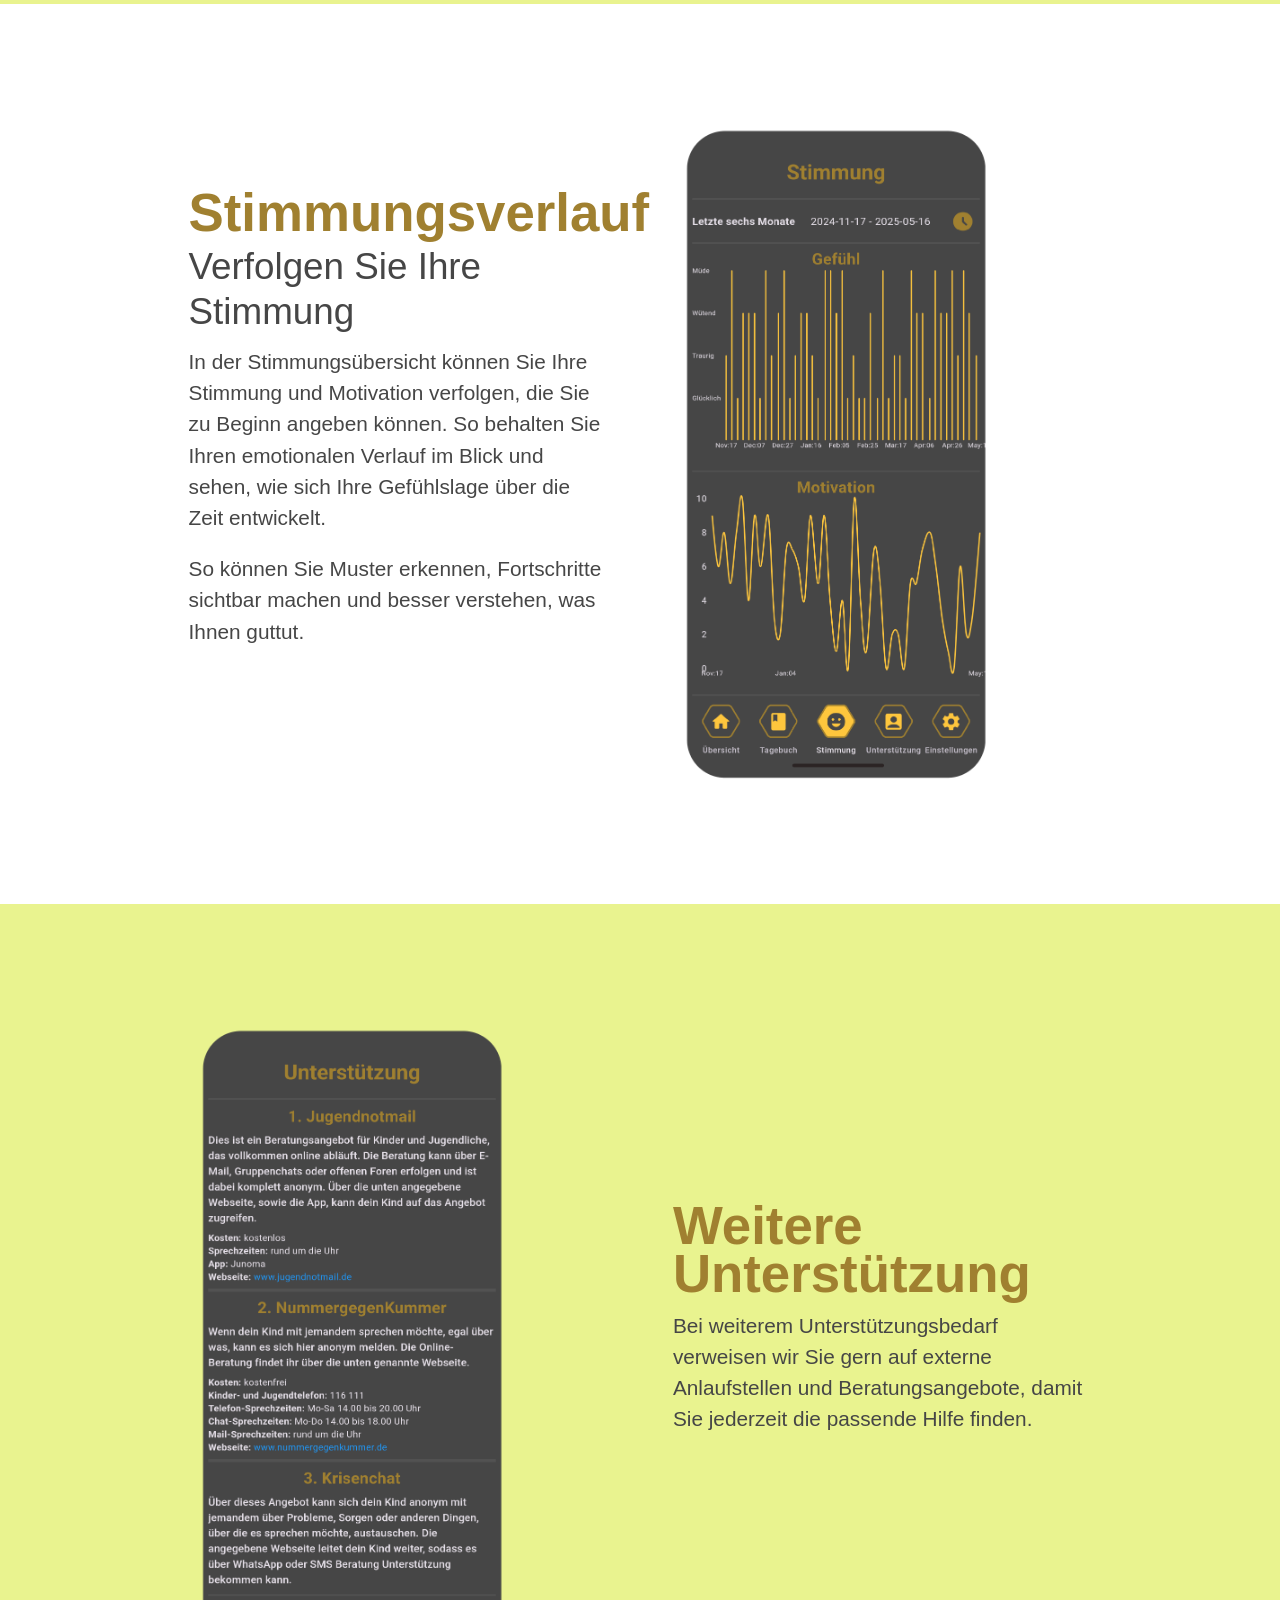
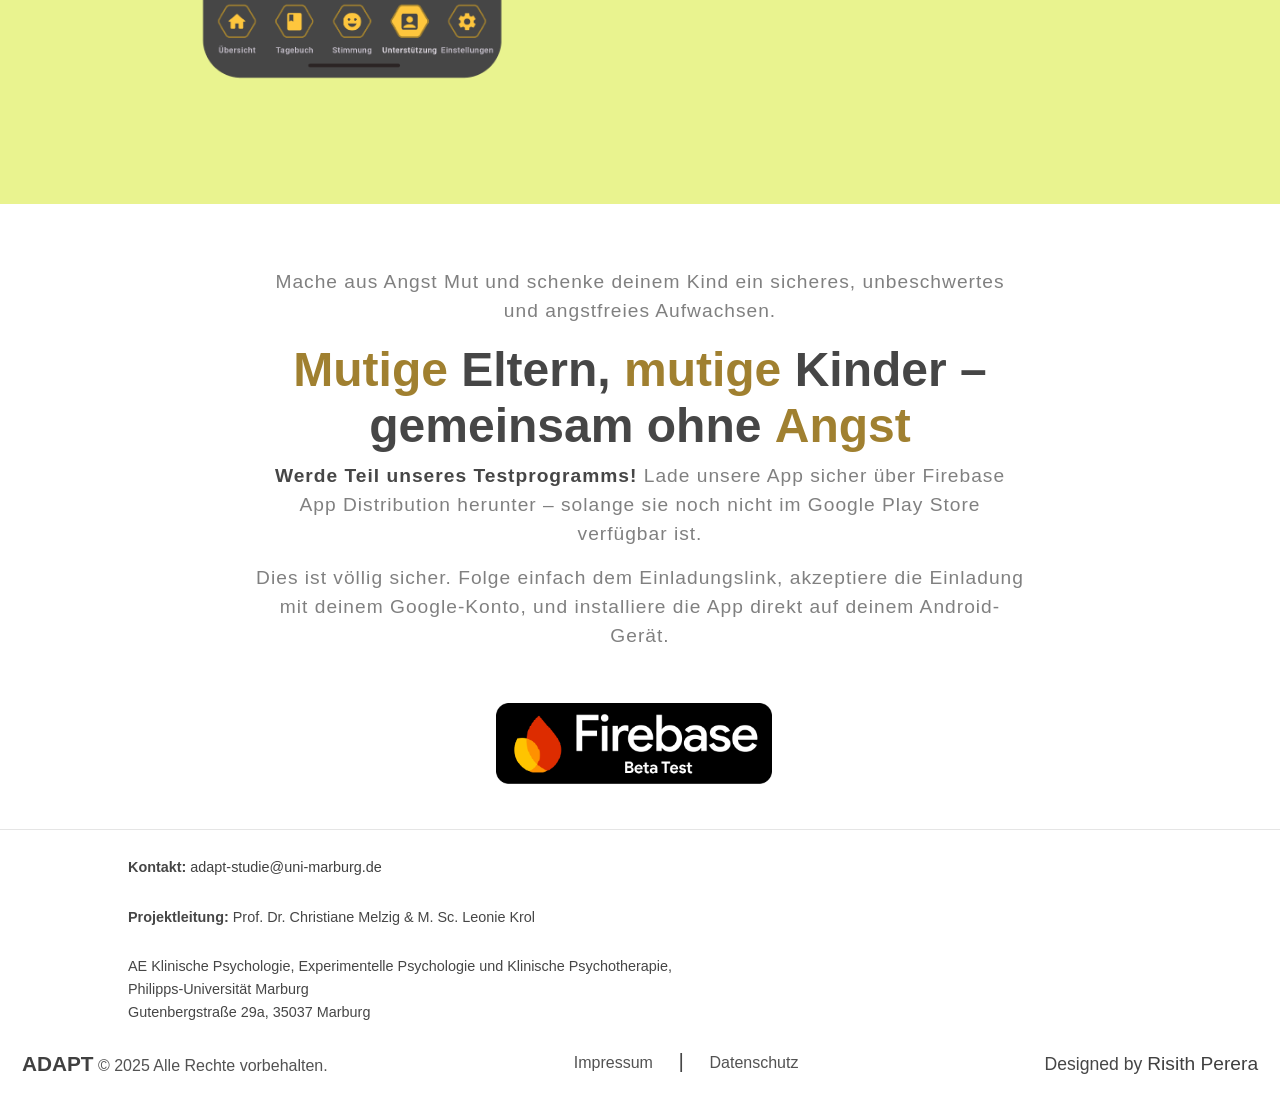
==== commit 5699ed5a: "Fixed few issues" ====
--- a/index.html
+++ b/index.html
@@ -309,12 +309,12 @@
             <div class="container">
                 <div class="footer-content">
                     <div class="cpy">
-                        <p class="cpyP"><a href="#title">ADAPT</a> © 2025 All rights reserved.</p>
+                        <p class="cpyP"><a href="#title">ADAPT</a> © 2025 Alle Rechte vorbehalten.</p>
                     </div>
                     <div class="social-media">
-                        <a href="https://adapt.online.uni-marburg.de/legal_notice.html" target="_blank" class="privacy">Impressum</a>
+                        <a href="legal_notice.html" target="_blank" class="privacy">Impressum</a>
                         <p>|</p>
-                        <a href="https://adapt.online.uni-marburg.de/data_protection.html" target="_blank" class="privacy">Datenschutz</a>
+                        <a href="data_protection.html" target="_blank" class="privacy">Datenschutz</a>
                     </div>
                     <div class="design">
                         <p>Designed by <a href="https://www.linkedin.com/in/risith/" target="_blank">Risith Perera</a></p>
--- a/css/styles.css
+++ b/css/styles.css
@@ -93,9 +93,10 @@
 }
 
 /* Study Section */
-#study {
+.study {
     padding: 0% 10%;
     text-align: left;
+    font-size: 1.3rem;
 }
 
 /* features */
@@ -744,7 +745,6 @@
         font-size: 1.1rem;
     }
 
-
     /* testimonials */
     #testimonials .container{
         width: 80%;
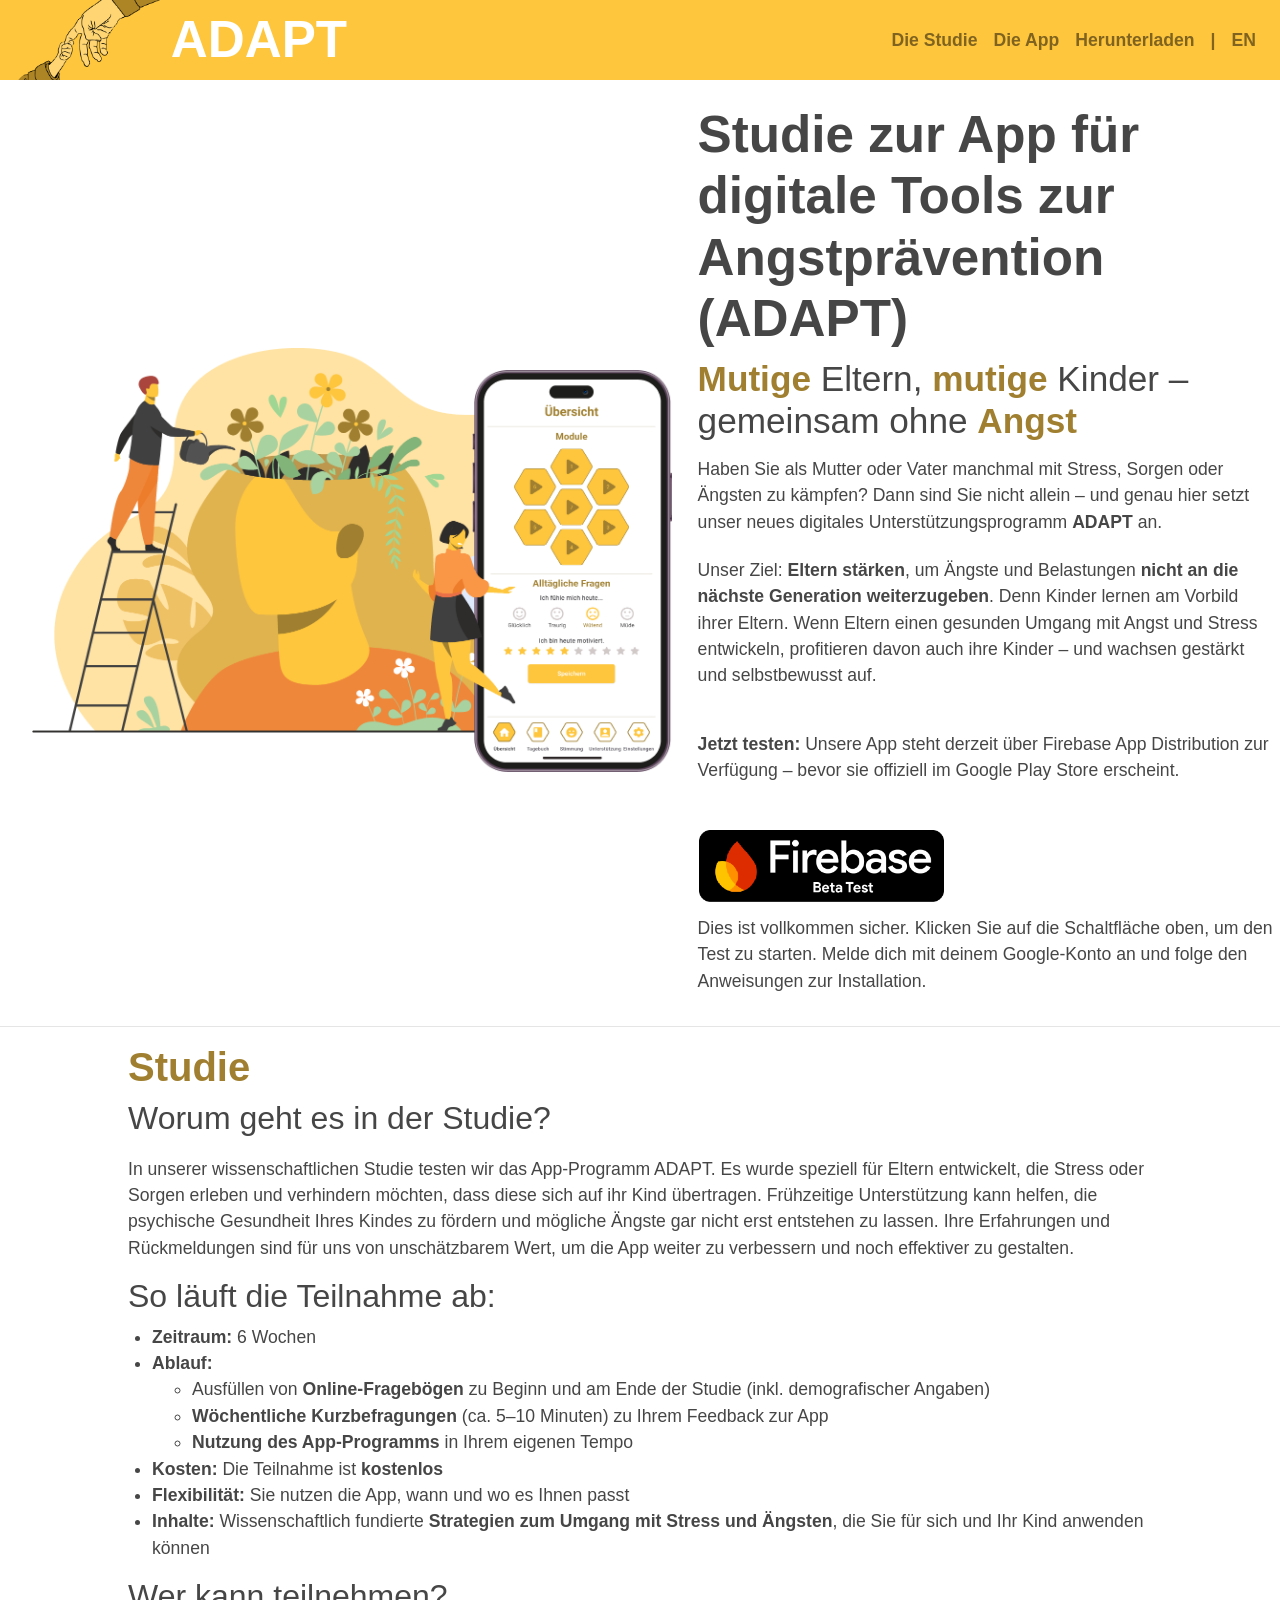
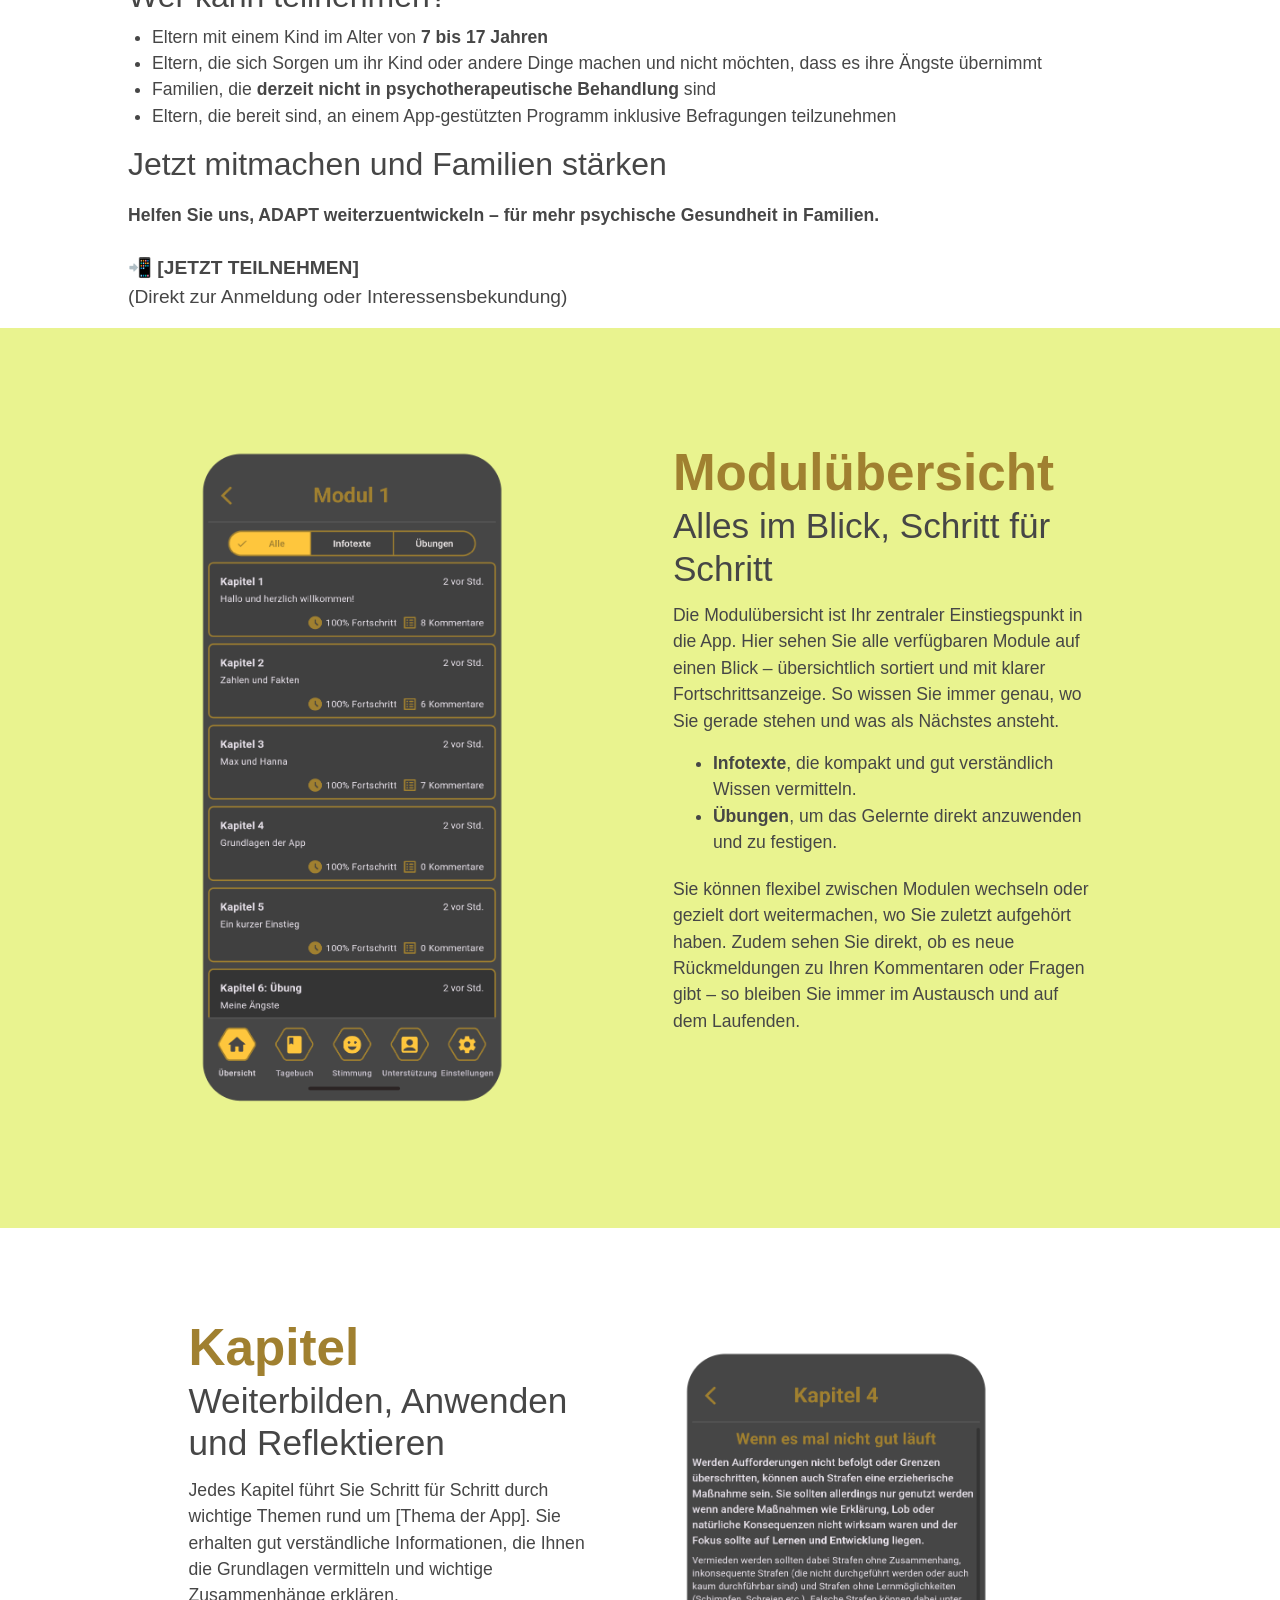
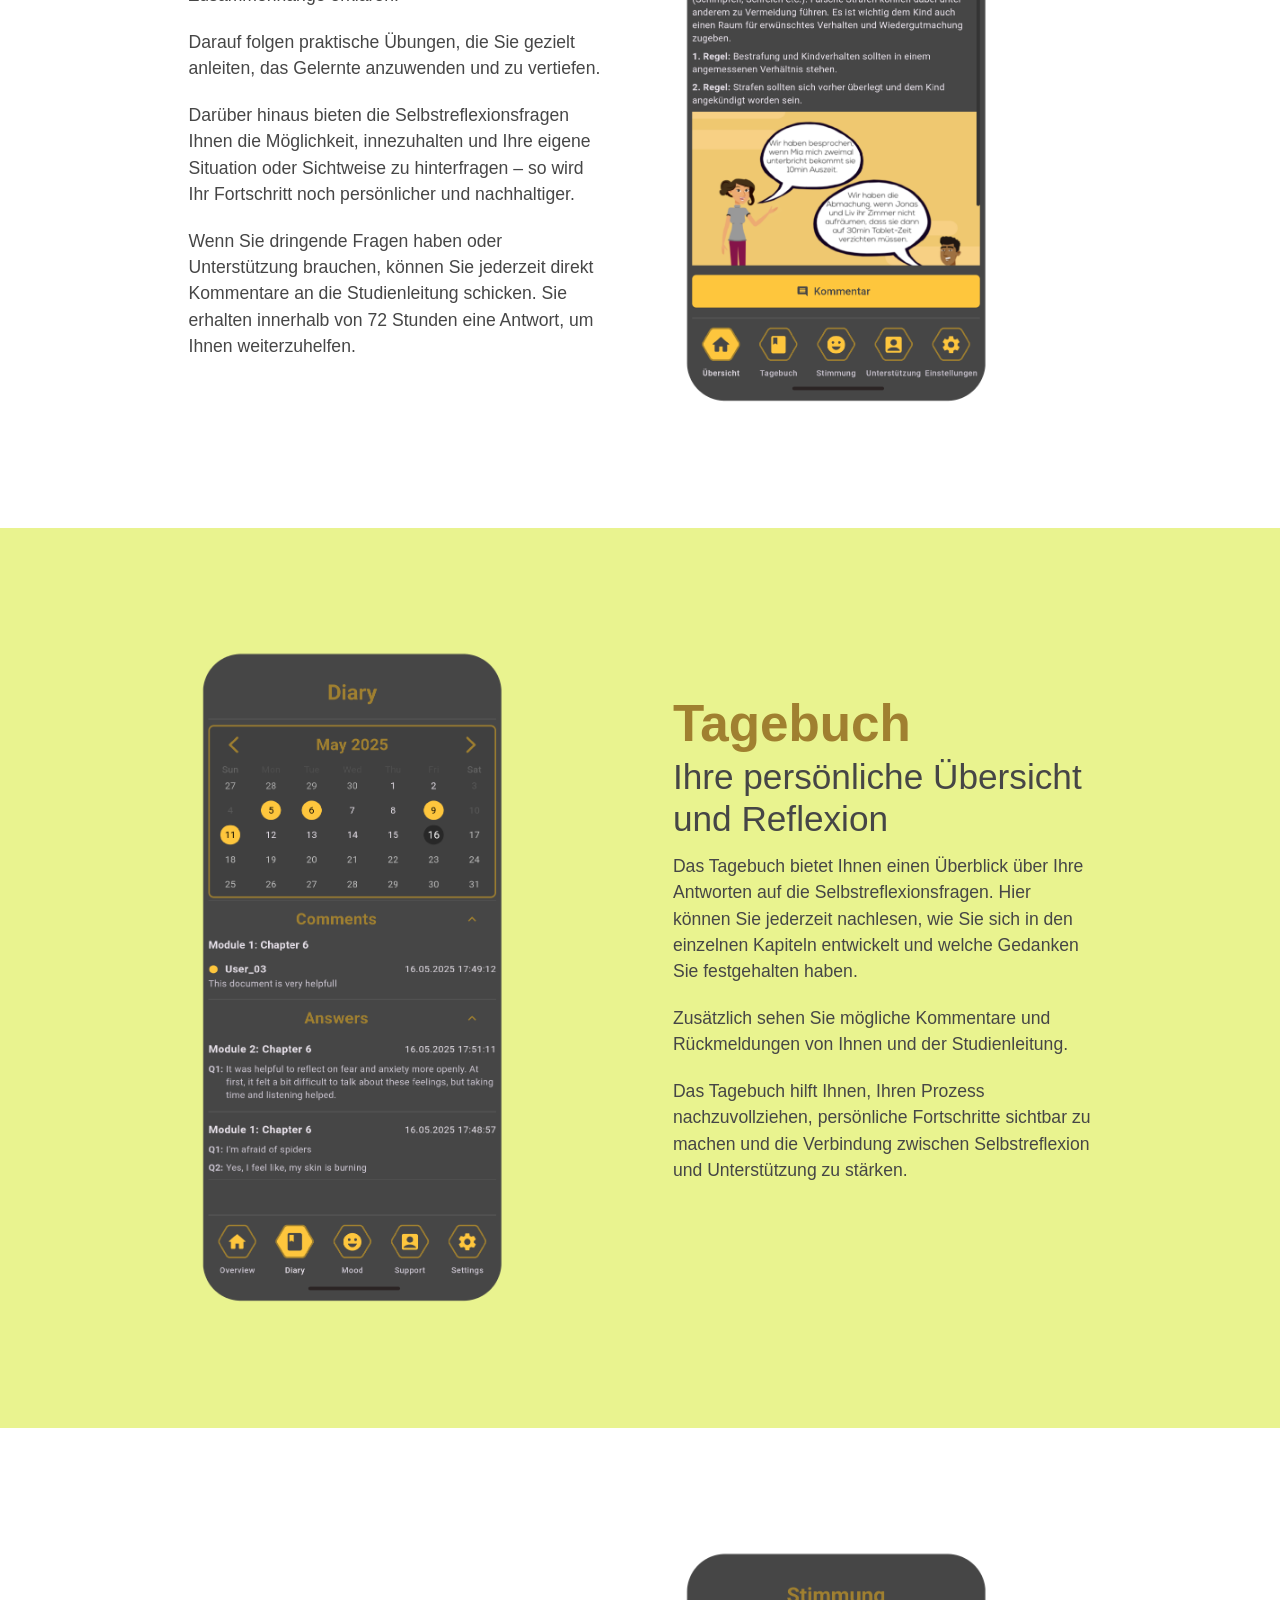
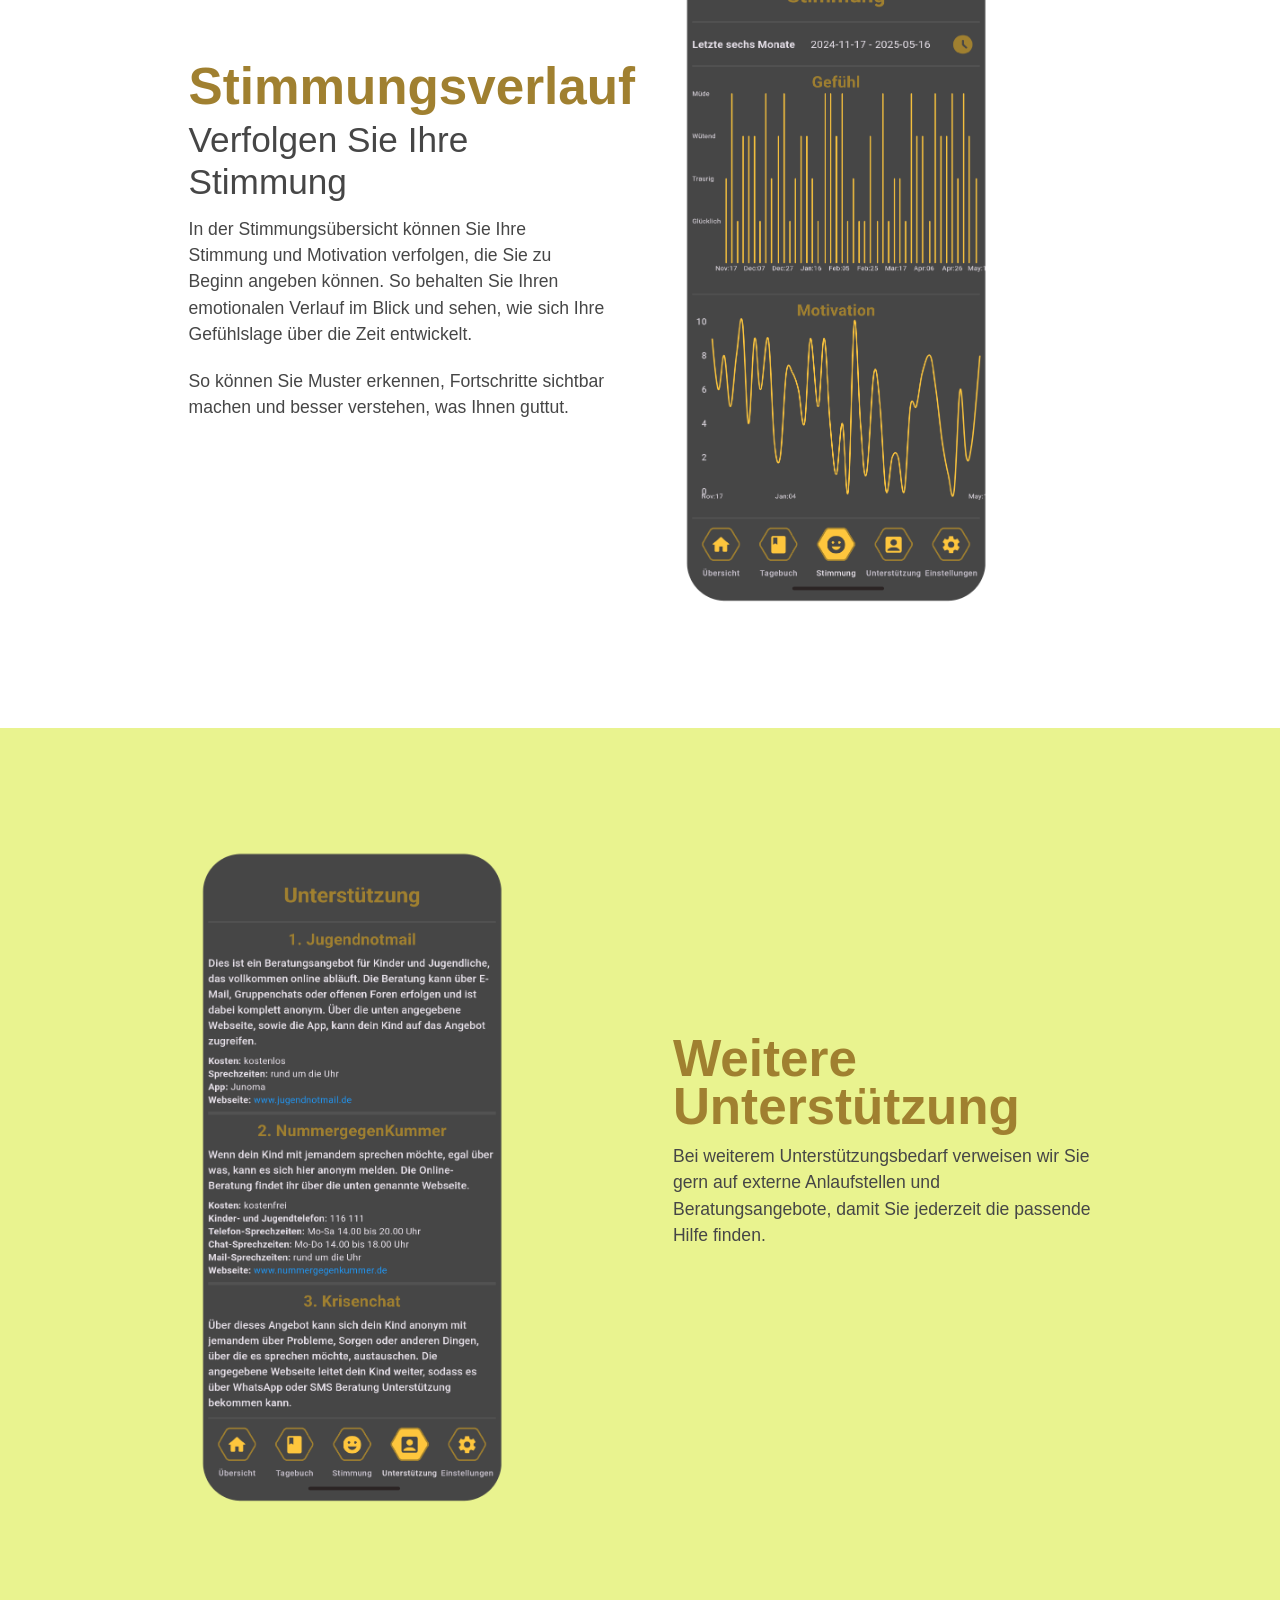
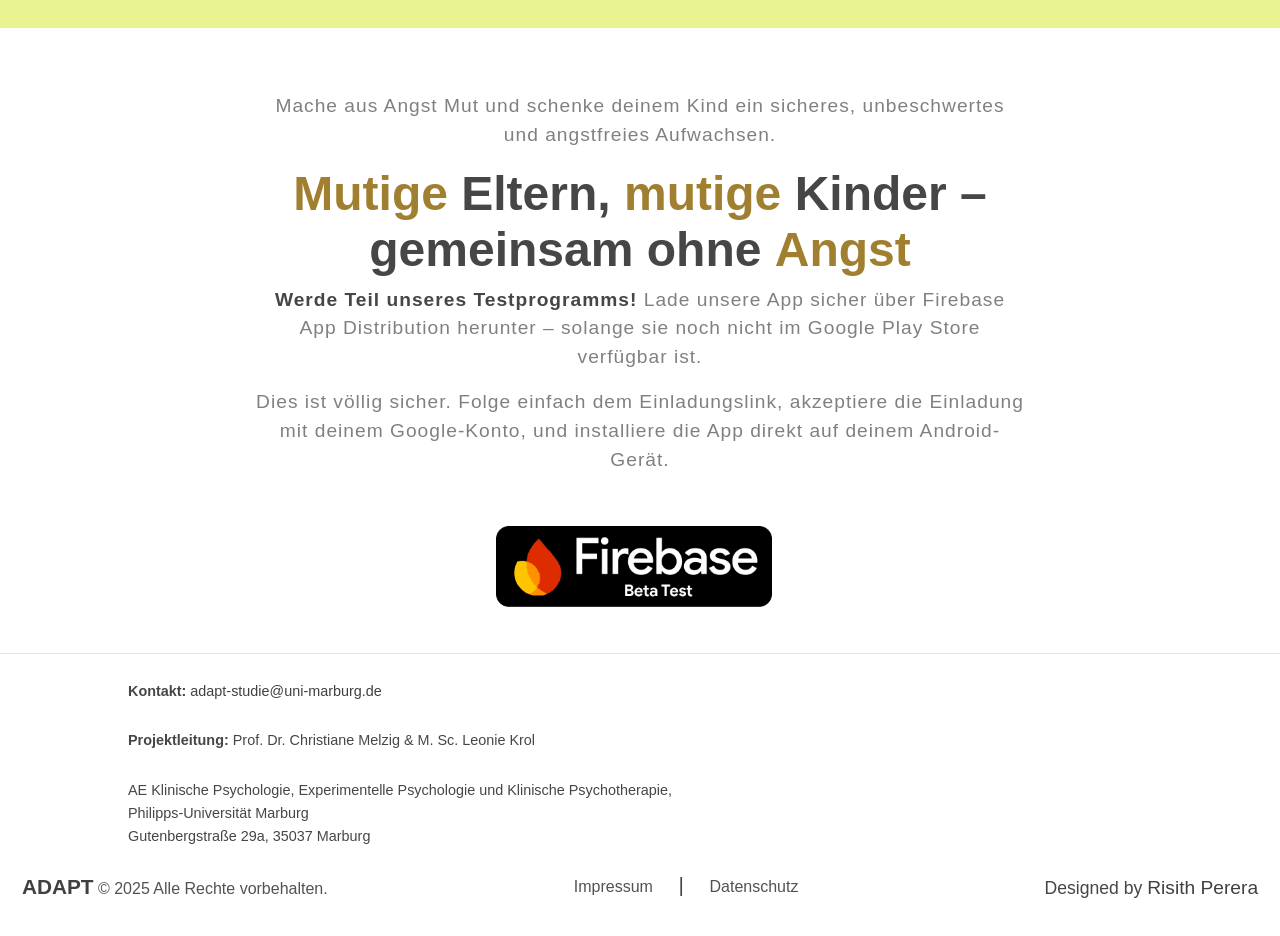
==== commit 18d5f3c5: "Header bar issue fixes and English Version Issue fixes" ====
--- a/index.html
+++ b/index.html
@@ -4,7 +4,7 @@
     <meta http-equiv="Content-Type" content="text/html; charset=UTF-8">
     <meta name="viewport" content="width=device-width, initial-scale=1.0">
 
-    <title>Adapt App</title>
+    <title>Adapt Studie</title>
     <link rel="shortcut icon"  href="images/logos/title-logo.png" type="image/x-icon">
 
     <!-- stylesheet -->
@@ -19,34 +19,37 @@
 </head>
 
 <body>
-    <div class="container">
-        <header>
-            <nav class="navbar navbar-expand-lg navbar-light  fixed-top" style="background-color: #FEC63D;">
-                <a class="navbar-brand" href="#title"><img src="./images/logos/app-logo.png" alt="logo"></a>
-                <button class="navbar-toggler" type="button" data-toggle="collapse" data-target="#navbarTogglerDemo02" aria-controls="navbarTogglerDemo02" aria-expanded="false" aria-label="Toggle navigation">
-                    <span class="navbar-toggler-icon"></span>
-                </button>
-                <div class="collapse navbar-collapse" id="navbarTogglerDemo02" style="font-weight: bold;">
-                    <ul class="navbar-nav ml-auto mt-2 mt-lg-0">
-                        <li class="nav-item">
-                            <a class="nav-link" href="#study">Die Studie</a>
-                        </li>
-                        <li class="nav-item">
-                            <a class="nav-link" href="#features">Die App</a>
-                        </li>
-                        <li class="nav-item">
-                            <a class="nav-link" href="#download">Herunterladen</a>
-                        </li>
-                        <li class="nav-item">
-                            <span class="nav-link">|</span>
-                        </li>
-                        <li class="nav-item">
-                            <a class="nav-link" href="index_en.html">EN</a>
-                        </li>
-                    </ul>
-                </div>
-            </nav>
-        </header>
+<div class="container">
+    <header>
+        <nav class="navbar navbar-expand-lg navbar-light fixed-top" style="background-color: #FEC63D;">
+            <div class="d-flex align-items-center">
+                <a class="navbar-brand m-0 p-0" href="#title">
+                    <img src="./images/logos/hands.png" alt="logo" style="vertical-align: middle;">
+                </a>
+                <h1 class="m-0 pl-2 navbar-title">ADAPT</h1>
+            </div>
+
+            <div class="collapse navbar-collapse d-none d-md-block" id="navbarTogglerDemo02" style="font-weight: bold;">
+                <ul class="navbar-nav ml-auto mt-2 mt-lg-0">
+                    <li class="nav-item">
+                        <a class="nav-link" href="#study">Die Studie</a>
+                    </li>
+                    <li class="nav-item">
+                        <a class="nav-link" href="#features">Die App</a>
+                    </li>
+                    <li class="nav-item">
+                        <a class="nav-link" href="#download">Herunterladen</a>
+                    </li>
+                    <li class="nav-item">
+                        <span class="nav-link">|</span>
+                    </li>
+                    <li class="nav-item">
+                        <a class="nav-link" href="index_en.html">EN</a>
+                    </li>
+                </ul>
+            </div>
+        </nav>
+    </header>
 
         <div class="container poster">
             <div class="title" id="title">
--- a/css/styles.css
+++ b/css/styles.css
@@ -24,9 +24,17 @@
 
 
 /* navbar */
+nav.navbar {
+    height: 80px;
+    overflow: hidden;
+}
 nav .nav-link{
     font-size: 1rem;  
-    color: gray;    
+    color: #A08030;
+}
+.navbar-title {
+    font-size: 1.8rem;
+    color: #FFFFFF;
 }
 
 /* title */
@@ -126,7 +134,7 @@
 #features .ftr .text-content,
 #features .ftr .image-container {
     width: 100%;
-    max-width: 500px;
+    max-width: 650px;
     padding: 1rem;
     box-sizing: border-box;
 }
@@ -318,14 +326,16 @@
 
 @media only screen and (min-width: 320px) {
     /* navbar */
-    nav .navbar-toggler{
-        font-size: 0.8rem;
-    }
     nav .nav-link{
-        font-size: 0.7rem;       
-    }
-    .navbar-brand img{
-        height: 3vh;
+        font-size: 0.0rem;
+    }
+    .navbar-title {
+        font-size: 2.6rem;
+    }
+    .navbar-brand img {
+        height: 100%;
+        max-height: 80px; /* Adjust as needed to fit nicely in the navbar */
+        object-fit: contain; /* 🔧 Add this line */
     }
 
     /* title */
@@ -335,13 +345,13 @@
         align-items: center;
     }
     .title h1{
-        font-size: 1.5rem;
+        font-size: 2.6rem;
     }
     .title h2{
-        font-size: 1.2rem;
+        font-size: 1.6rem;
     }
     .title p{
-        font-size: 0.8rem;
+        font-size: 1.0rem;
     }
     .title .image-container{
         display: flex;
@@ -375,6 +385,11 @@
         height: 6vh;
     }
 
+    /* Study Section */
+    .study {
+        font-size: 1.0rem;
+    }
+
     /* features */
     #features .ftr{
         flex-direction: column;
@@ -387,13 +402,16 @@
         margin-bottom:5%;
     }
     #features h1{
-        font-size: 2.2rem;
+        font-size: 2.6rem;
     }
     #features h2{
-        font-size: 1.2rem;
+        font-size: 1.6rem;
     }
     #features p{
-        font-size: 0.8rem;
+        font-size: 1.0rem;
+    }
+    #features ul{
+        font-size: 1.0rem;
     }
     #features .subP{
         font-size: 0.8rem;
@@ -488,15 +506,18 @@
 /* tab */
 @media only screen and (min-width: 780px){
     /* navbar */
-    nav .navbar-toggler{
-        font-size: 1rem;
-    }
     nav .nav-link{
-        font-size: 0.9rem;       
-    }
-    .navbar-brand img{
-        height: 5vh;
-    }
+        font-size: 1.0rem;
+    }
+    .navbar-brand img {
+        height: 100%;
+        max-height: 80px; /* Adjust as needed to fit nicely in the navbar */
+        object-fit: contain; /* 🔧 Add this line */
+    }
+    .navbar-title {
+        font-size: 2.9rem;
+    }
+
     /* title */
     .title{
         flex-direction: row;
@@ -505,10 +526,13 @@
         padding-top: 7vh; /* Push text below the header */
     }
     .title h1{
-        font-size: 2.5rem;
+        font-size: 2.9rem;
+    }
+    .title h2{
+        font-size: 1.9rem;
     }
     .title p{
-        font-size: 0.9rem;
+        font-size: 1.0rem;
     }
     .title .image-container{
         width: 50%;
@@ -537,6 +561,10 @@
         height: 7vh;
     } 
 
+    /* Study Section */
+    .study {
+        font-size: 1.0rem;
+    }
 
     /* features */
     #features .ftr {
@@ -547,14 +575,17 @@
         width: 45%;
     }
     #features h1{
-        font-size: 3rem;
+        font-size: 2.9rem;
         line-height: 2.7rem;
     }
     #features h2{
-        font-size: 2rem;
+        font-size: 1.9rem;
     }
     #features p{
-        font-size: 1rem;
+        font-size: 1.0rem;
+    }
+    #features ul{
+        font-size: 1.0rem;
     }
     #features .subP{
         font-size: 0.8rem;
@@ -657,6 +688,12 @@
     }
 }
 
+@media screen and (max-width: 1279px) {
+    .navbar-collapse {
+        display: none !important;
+    }
+}
+
 /* desktop */
 @media only screen and (min-width: 1280px) {
     /* navbar */
@@ -664,10 +701,15 @@
         font-size: 2rem;
     }
     nav .nav-link{
-        font-size: 1rem;       
-    }
-    .navbar-brand img{
-        height: 6vh;
+        font-size: 1.1rem;
+    }
+    .navbar-brand img {
+        height: 100%;
+        max-height: 80px; /* Adjust as needed to fit nicely in the navbar */
+        object-fit: contain; /* 🔧 Add this line */
+    }
+    .navbar-title {
+        font-size: 3.2rem;
     }
 
     .title {
@@ -679,10 +721,13 @@
 
     /* title */
     .title h1{
-        font-size: 3.5rem;
+        font-size: 3.2rem;
+    }
+    .title h2{
+        font-size: 2.2rem;
     }
     .title p{
-        font-size: 1.2rem;
+        font-size: 1.1rem;
     }
     .title .image-container {
         width: 50%;
@@ -715,6 +760,10 @@
         margin-top: 5%;
     }
 
+    /* Study Section */
+    .study {
+        font-size: 1.1rem;
+    }
 
     /* features */
     #features .container{
@@ -732,14 +781,17 @@
         width: 40%;
     }
     #features h1{
-        font-size: 3.3rem;
+        font-size: 3.2rem;
         line-height: 3rem;
     }
     #features h2{
-        font-size: 2.3rem;
+        font-size: 2.2rem;
     }
     #features p{
-        font-size: 1.3rem;
+        font-size: 1.1rem;
+    }
+    #features ul{
+        font-size: 1.1rem;
     }
     #features .subP{
         font-size: 1.1rem;
@@ -826,10 +878,15 @@
 @media only screen and (min-width: 1440px){
     /* navbar */
     nav .nav-link{
-        font-size: 1.1rem;       
-    }
-    .navbar-brand img{
-        height: 4.5vh;
+        font-size: 1.5rem;
+    }
+    .navbar-brand img {
+        height: 100%;
+        max-height: 80px; /* Adjust as needed to fit nicely in the navbar */
+        object-fit: contain; /* 🔧 Add this line */
+    }
+    .navbar-title {
+        font-size: 3.5rem;
     }
 
     /* title */
@@ -842,6 +899,9 @@
 
     .title h1{
         font-size: 3.5rem;
+    }
+    .title h2{
+        font-size: 2.5rem;
     }
     .title p{
         font-size: 1.3rem;
@@ -870,29 +930,34 @@
         flex-direction: row;
     }
 
+    /* Study Section */
+    .study {
+        font-size: 1.3rem;
+    }
 
     /* features */
     #features .ftr {
-        padding: 4% 8%;
-    }
-    #features .ftr .text-content{
-
-    }
+        padding: 2% 6%;
+    }
+
     #features .ftr .image-container {
-        width: 35%;
+        width: 25%;
     }
     #features h1{
-        font-size: 3.8rem;
+        font-size: 3.5rem;
         line-height: 3.5rem;
     }
     #features h2{
-        font-size: 2.8rem;
+        font-size: 2.5rem;
     }
     #features p{
-        font-size: 1.4rem;
+        font-size: 1.3rem;
+    }
+    #features ul{
+        font-size: 1.3rem;
     }
     #features .subP{
-        font-size: 1.2rem;
+        font-size: 1.3rem;
     }
 
     /* testimonials */
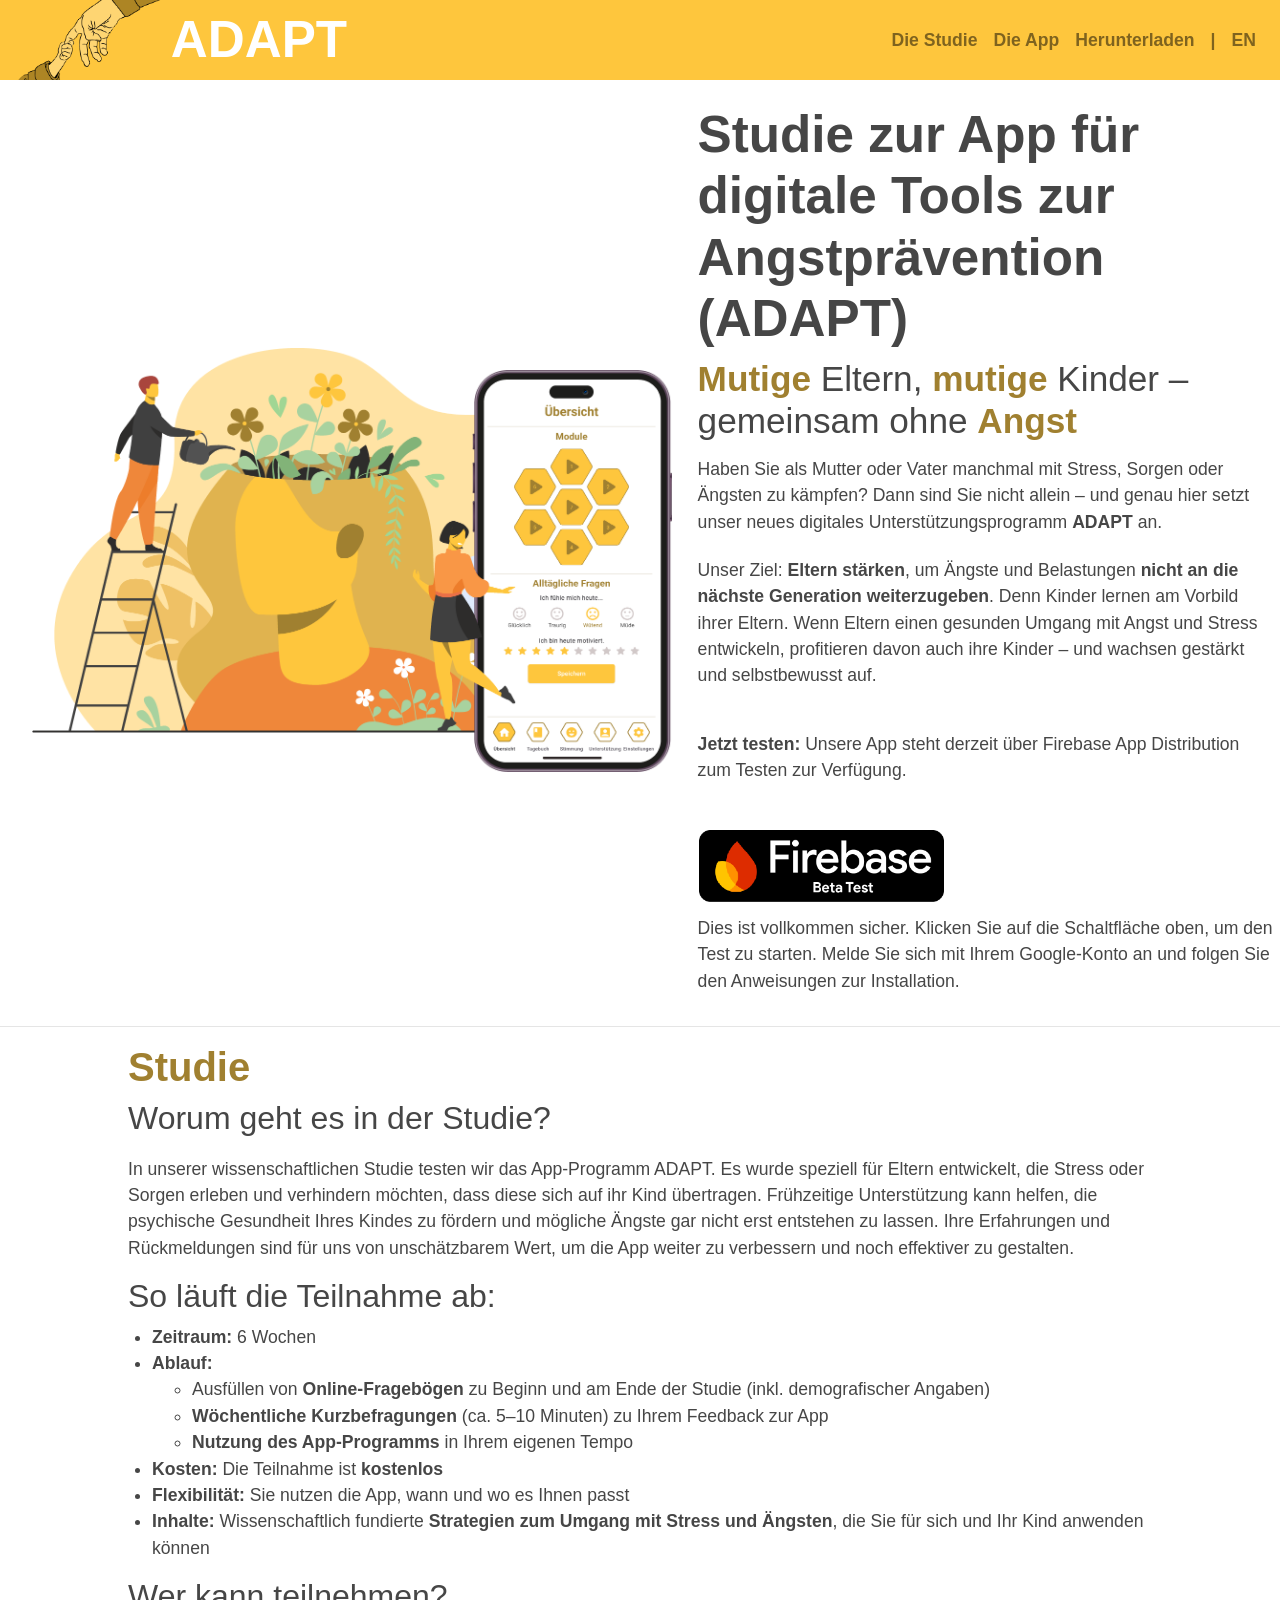
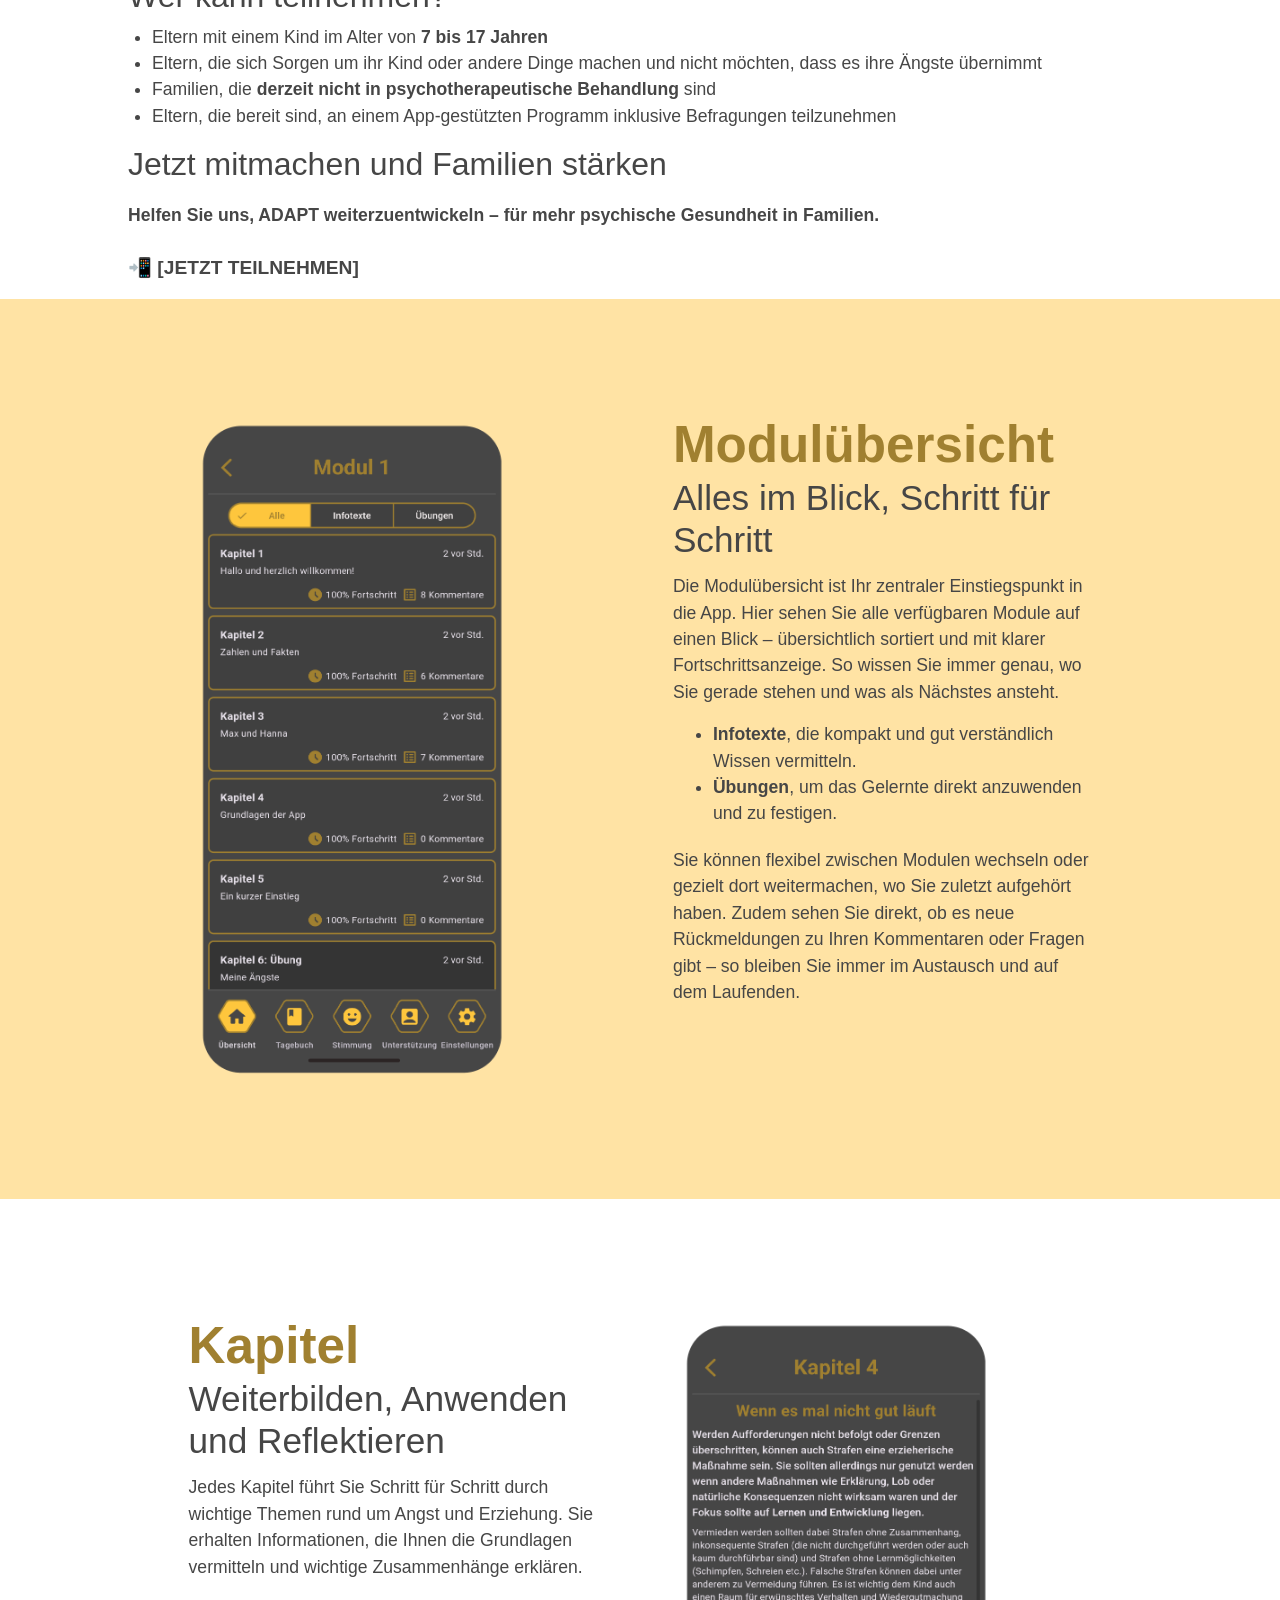
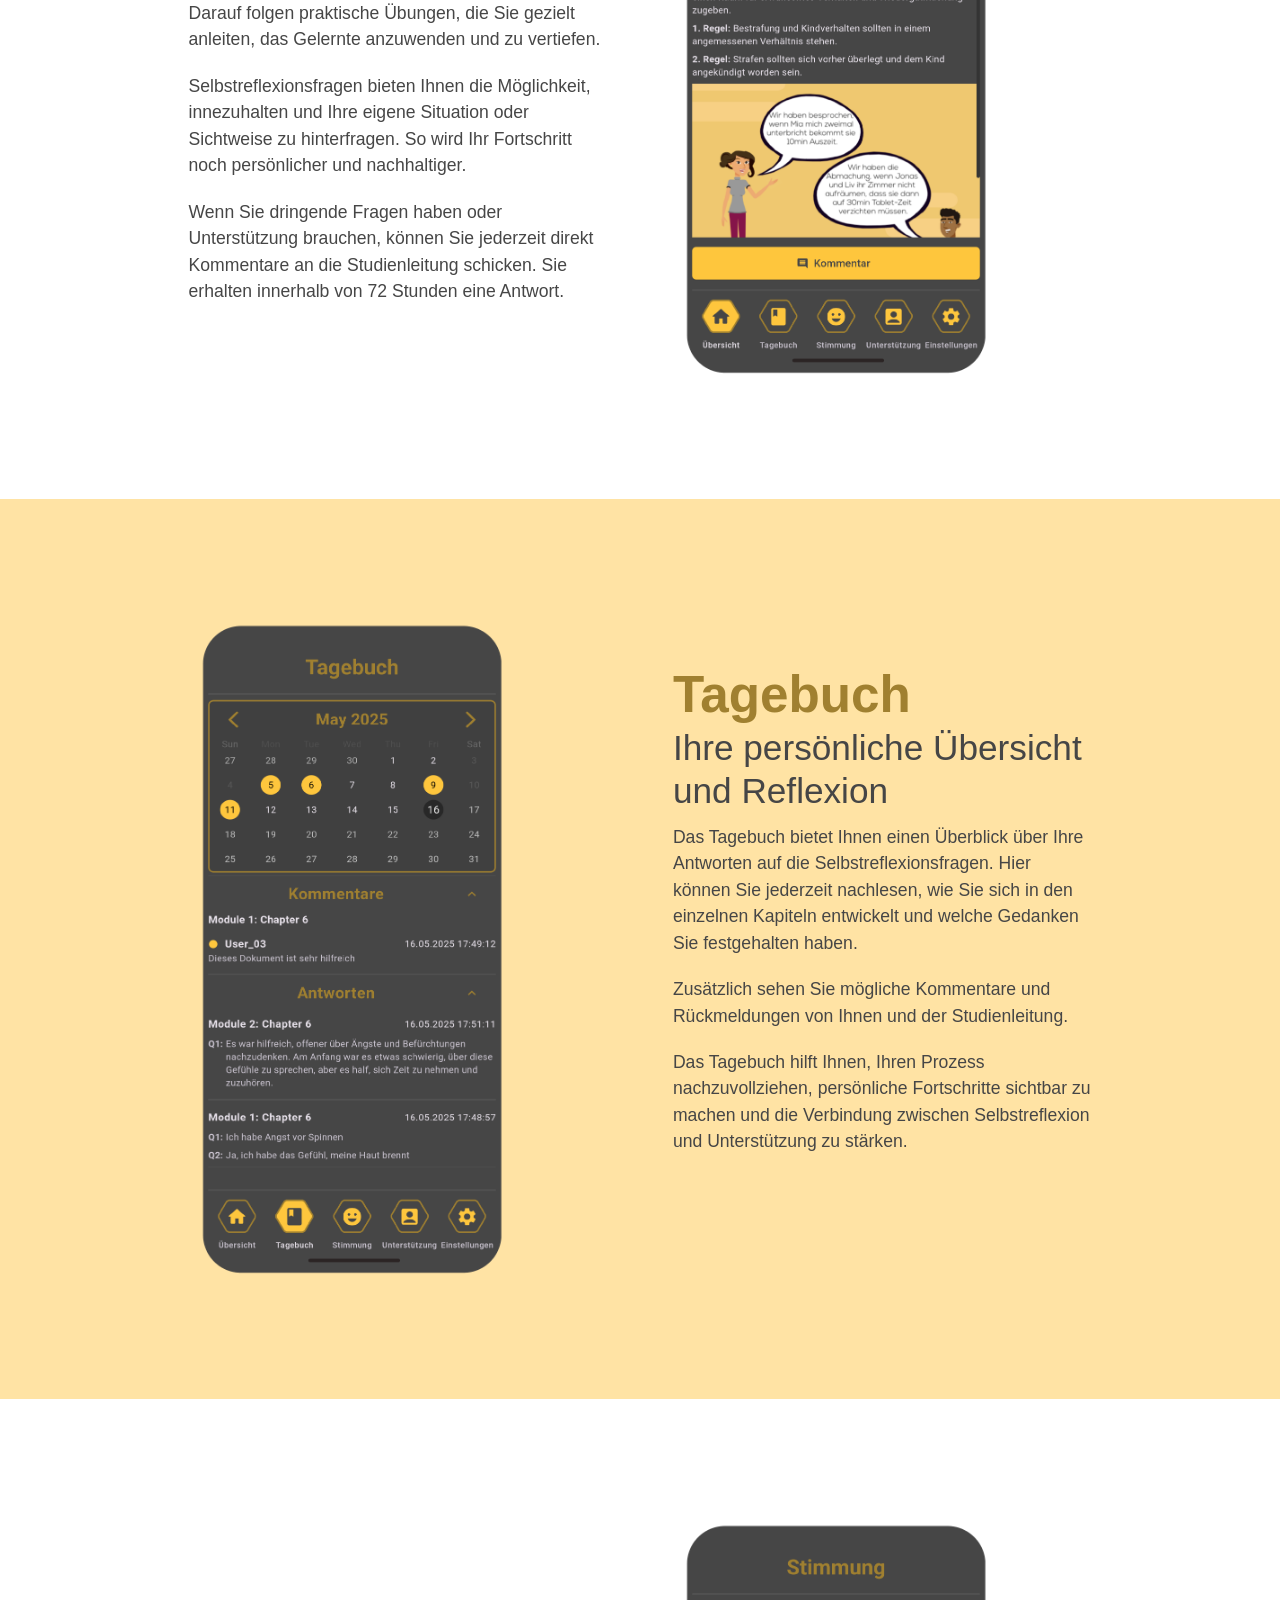
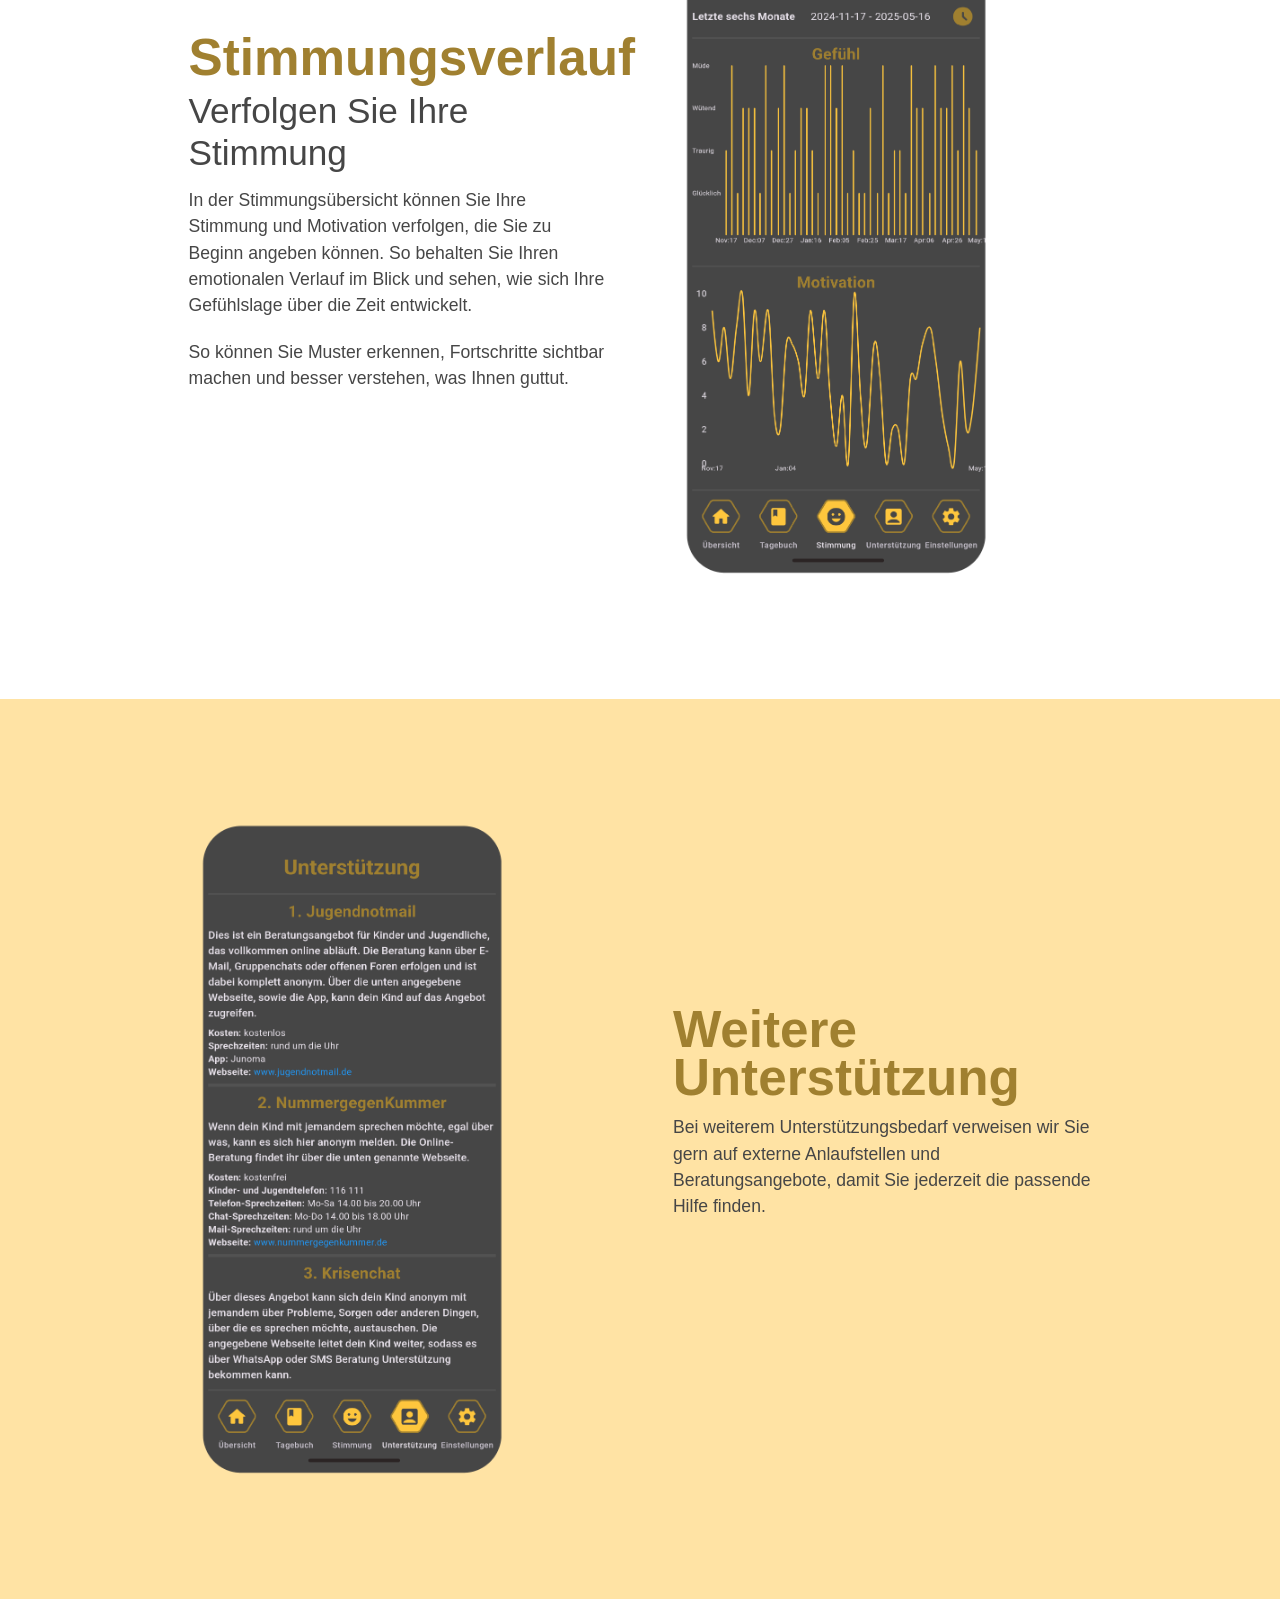
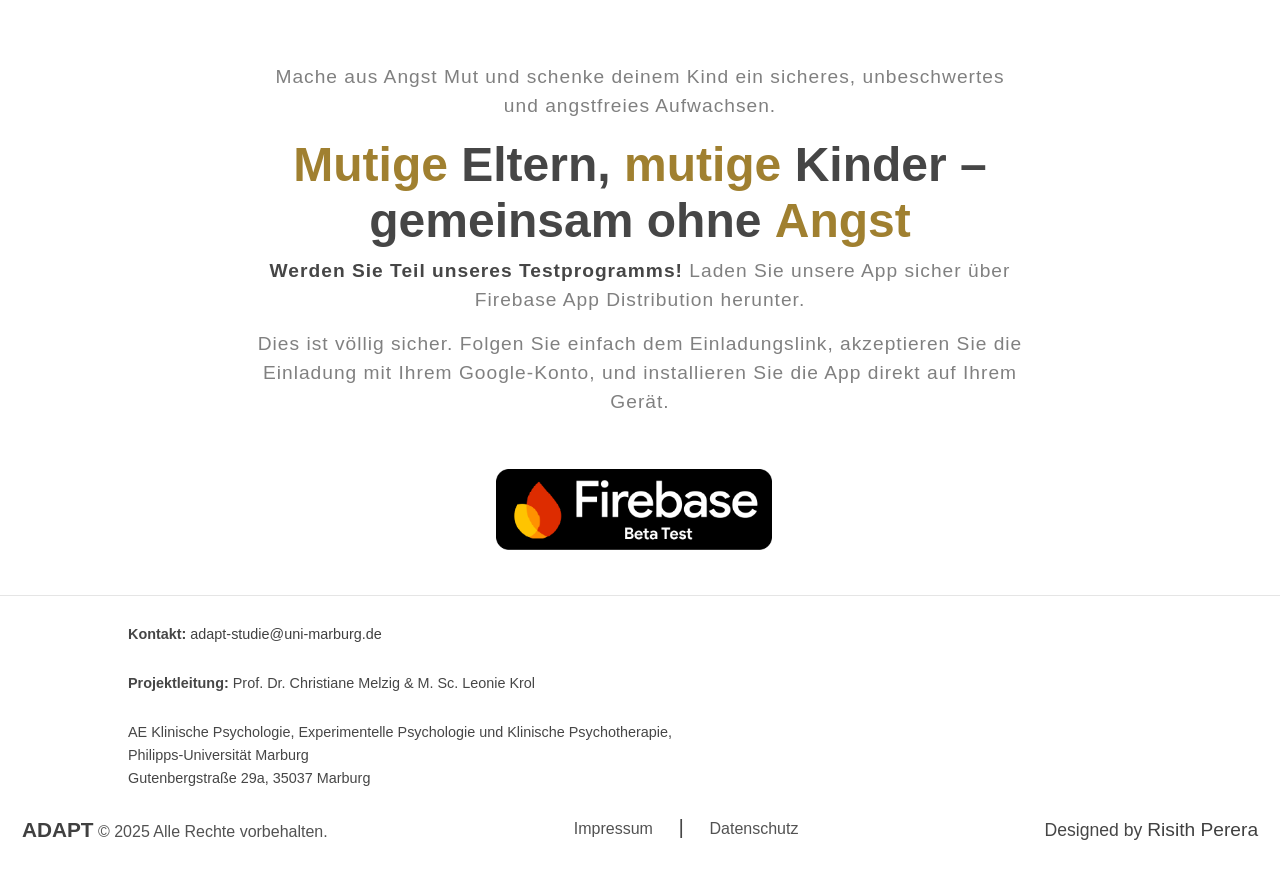
==== commit 6a309267: "Leonie Changes Added" ====
--- a/index.html
+++ b/index.html
@@ -89,7 +89,7 @@
 
                     <!-- Firebase App Distribution -->
                     <div class="firebase-download" style="margin-top: 20px;">
-                        <p><strong>Jetzt testen:</strong> Unsere App steht derzeit über Firebase App Distribution zur Verfügung – bevor sie offiziell im Google Play Store erscheint.</p>
+                        <p><strong>Jetzt testen:</strong> Unsere App steht derzeit über Firebase App Distribution zum Testen zur Verfügung. </p>
                         <div class="download-btn">
                             <div class="btn disabled-btn">
                                 <a href="https://appdistribution.firebase.dev/i/37fd806f918e32e1" target="_blank">
@@ -97,7 +97,7 @@
                                 </a>
                             </div>
                         </div>
-                        <p>Dies ist vollkommen sicher. Klicken Sie auf die Schaltfläche oben, um den Test zu starten. Melde dich mit deinem Google-Konto an und folge den Anweisungen zur Installation.</p>
+                        <p>Dies ist vollkommen sicher. Klicken Sie auf die Schaltfläche oben, um den Test zu starten. Melde Sie sich mit Ihrem Google-Konto an und folgen Sie den Anweisungen zur Installation.</p>
                     </div>
                 </div>
             </div>
@@ -144,7 +144,7 @@
                         <p>
                             <b>Helfen Sie uns, ADAPT weiterzuentwickeln – für mehr psychische Gesundheit in Familien.</b>
                         </p>
-                        <p><span style="font-size: 1.2rem;">📲 <b>[JETZT TEILNEHMEN]</b><br>(Direkt zur Anmeldung oder Interessensbekundung)</span></p>
+                        <p><span style="font-size: 1.2rem;"><a href="https://www.soscisurvey.de/Test_ADPT/?q=base">📲 <b>[JETZT TEILNEHMEN]</b></a></span></p>
                     </div>
                 </div>
             </div>
@@ -183,19 +183,19 @@
                         <h1 style="color: #A08030;">Kapitel</h1>
                         <h2>Weiterbilden, Anwenden und Reflektieren</h2>
                         <p>
-                            Jedes Kapitel führt Sie Schritt für Schritt durch wichtige Themen rund um [Thema der App]. Sie erhalten gut verständliche
+                            Jedes Kapitel führt Sie Schritt für Schritt durch wichtige Themen rund um Angst und Erziehung. Sie erhalten
                             Informationen, die Ihnen die Grundlagen vermitteln und wichtige Zusammenhänge erklären.
                           </p>
                           <p>
                             Darauf folgen praktische Übungen, die Sie gezielt anleiten, das Gelernte anzuwenden und zu vertiefen.
                           </p>
                           <p>
-                            Darüber hinaus bieten die Selbstreflexionsfragen Ihnen die Möglichkeit, innezuhalten und Ihre eigene Situation oder Sichtweise
-                            zu hinterfragen – so wird Ihr Fortschritt noch persönlicher und nachhaltiger.
+                            Selbstreflexionsfragen bieten Ihnen die Möglichkeit, innezuhalten und Ihre eigene Situation oder Sichtweise
+                            zu hinterfragen. So wird Ihr Fortschritt noch persönlicher und nachhaltiger.
                           </p>
                           <p>
                             Wenn Sie dringende Fragen haben oder Unterstützung brauchen, können Sie jederzeit direkt Kommentare an die Studienleitung 
-                            schicken. Sie erhalten innerhalb von 72 Stunden eine Antwort, um Ihnen weiterzuhelfen.
+                            schicken. Sie erhalten innerhalb von 72 Stunden eine Antwort.
                           </p>
                     </div>
                     <div class="image-container">
@@ -222,7 +222,7 @@
                           </p>
                     </div>
                     <div class="image-container">
-                        <img src="./images/screenshots_en/D_Diary.png" alt="">
+                        <img src="./images/screenshots_de/D_Diary.png" alt="">
                     </div>
                 </div>
             </div>
@@ -285,8 +285,8 @@
 
                     <!-- Firebase App Distribution Download Button -->
                     <div class="firebase-download">
-                        <p><strong>Werde Teil unseres Testprogramms!</strong> Lade unsere App sicher über Firebase App Distribution herunter – solange sie noch nicht im Google Play Store verfügbar ist.</p>
-                        <p>Dies ist völlig sicher. Folge einfach dem Einladungslink, akzeptiere die Einladung mit deinem Google-Konto, und installiere die App direkt auf deinem Android-Gerät.</p>
+                        <p><strong>Werden Sie Teil unseres Testprogramms!</strong> Laden Sie unsere App sicher über Firebase App Distribution herunter. </p>
+                        <p>Dies ist völlig sicher. Folgen Sie einfach dem Einladungslink, akzeptieren Sie die Einladung mit Ihrem Google-Konto, und installieren Sie die App direkt auf Ihrem Gerät.</p>
                         <div class="download-btn">
                             <div class="btn disabled-btn">
                                 <a href="https://appdistribution.firebase.dev/i/37fd806f918e32e1" target="_blank">
--- a/css/styles.css
+++ b/css/styles.css
@@ -129,7 +129,7 @@
 
 #features .ftr-img-l{
     flex-direction: row-reverse;
-    background-color: #e9f38f;      /* here */
+    background-color:#FFE3A4;      /* here */
 }
 #features .ftr .text-content,
 #features .ftr .image-container {
@@ -156,7 +156,7 @@
 #features .ftr-img-l h1,
 #features .ftr-img-l p,
 #features .ftr-img-l .text-content{
-    background-color: #e9f38f;          /*here*/
+    background-color: #FFE3A4;          /*here*/
 }
 
 /* testimonials */
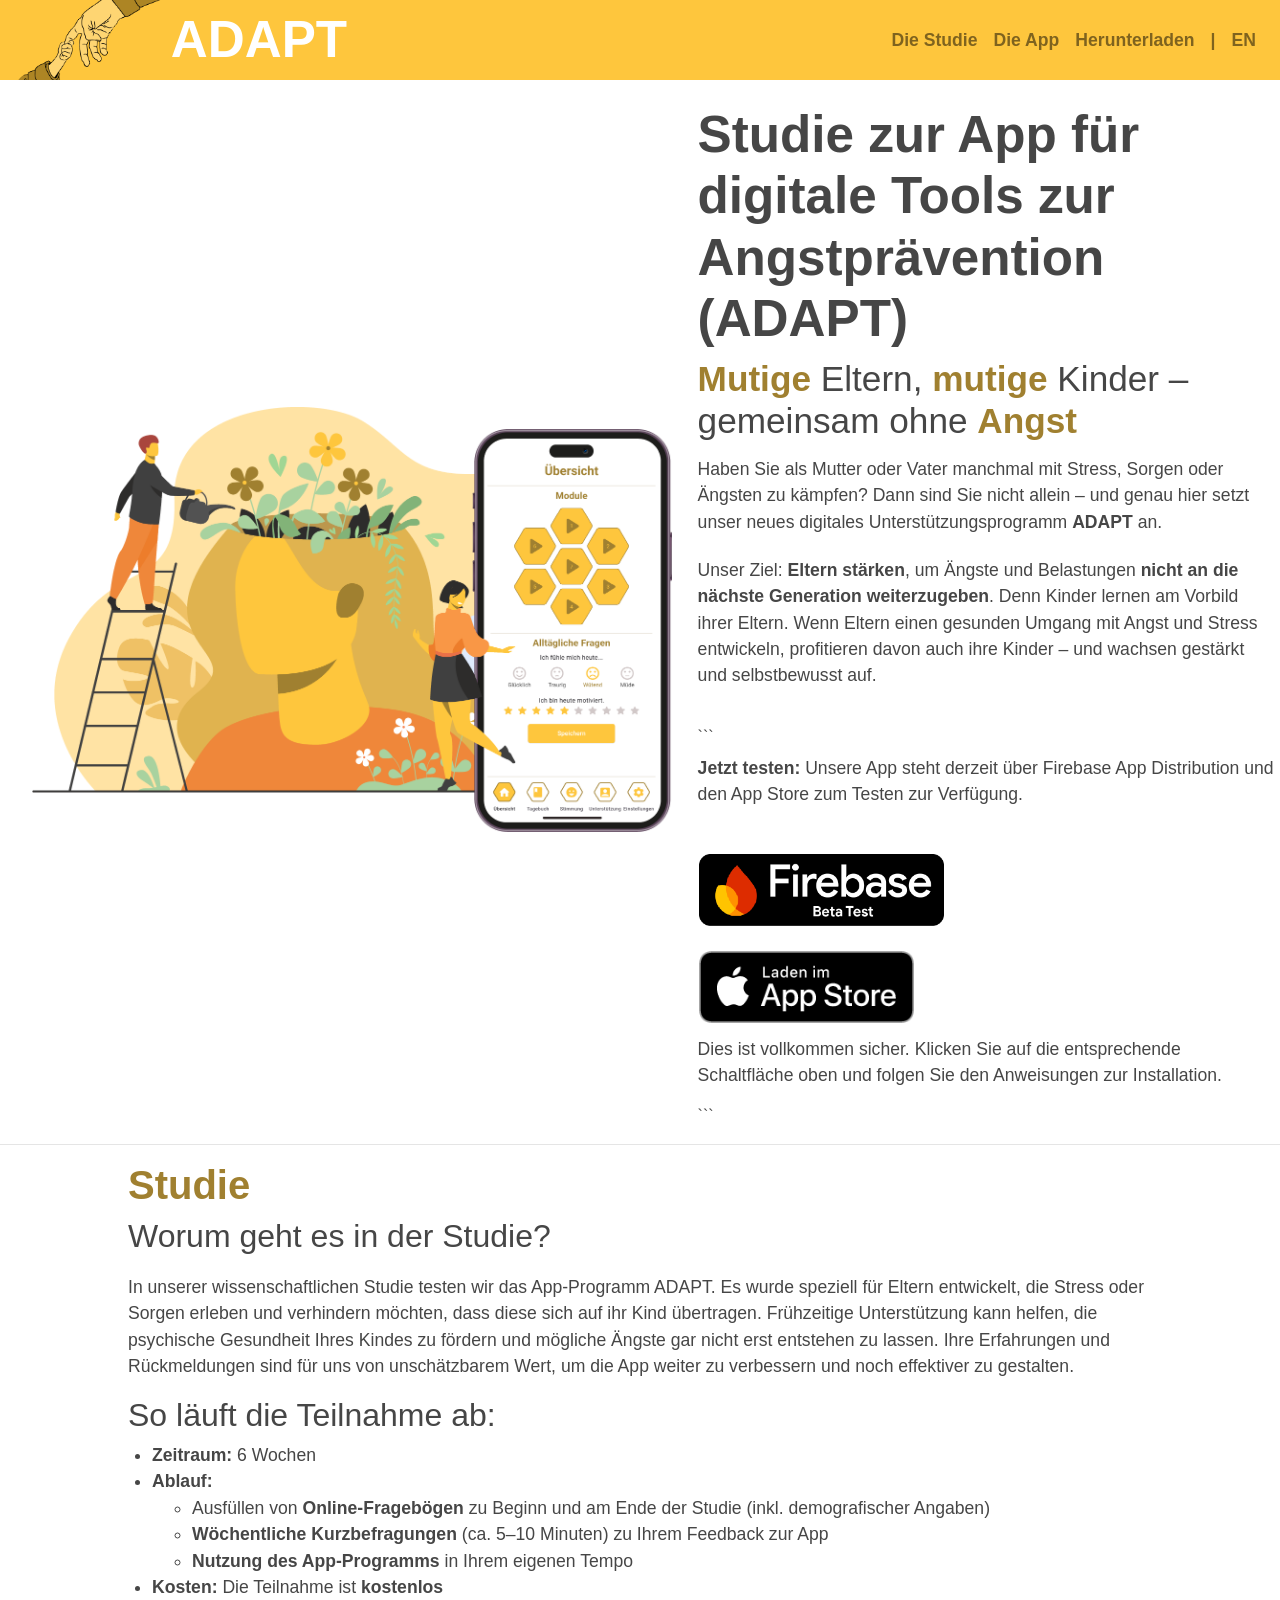
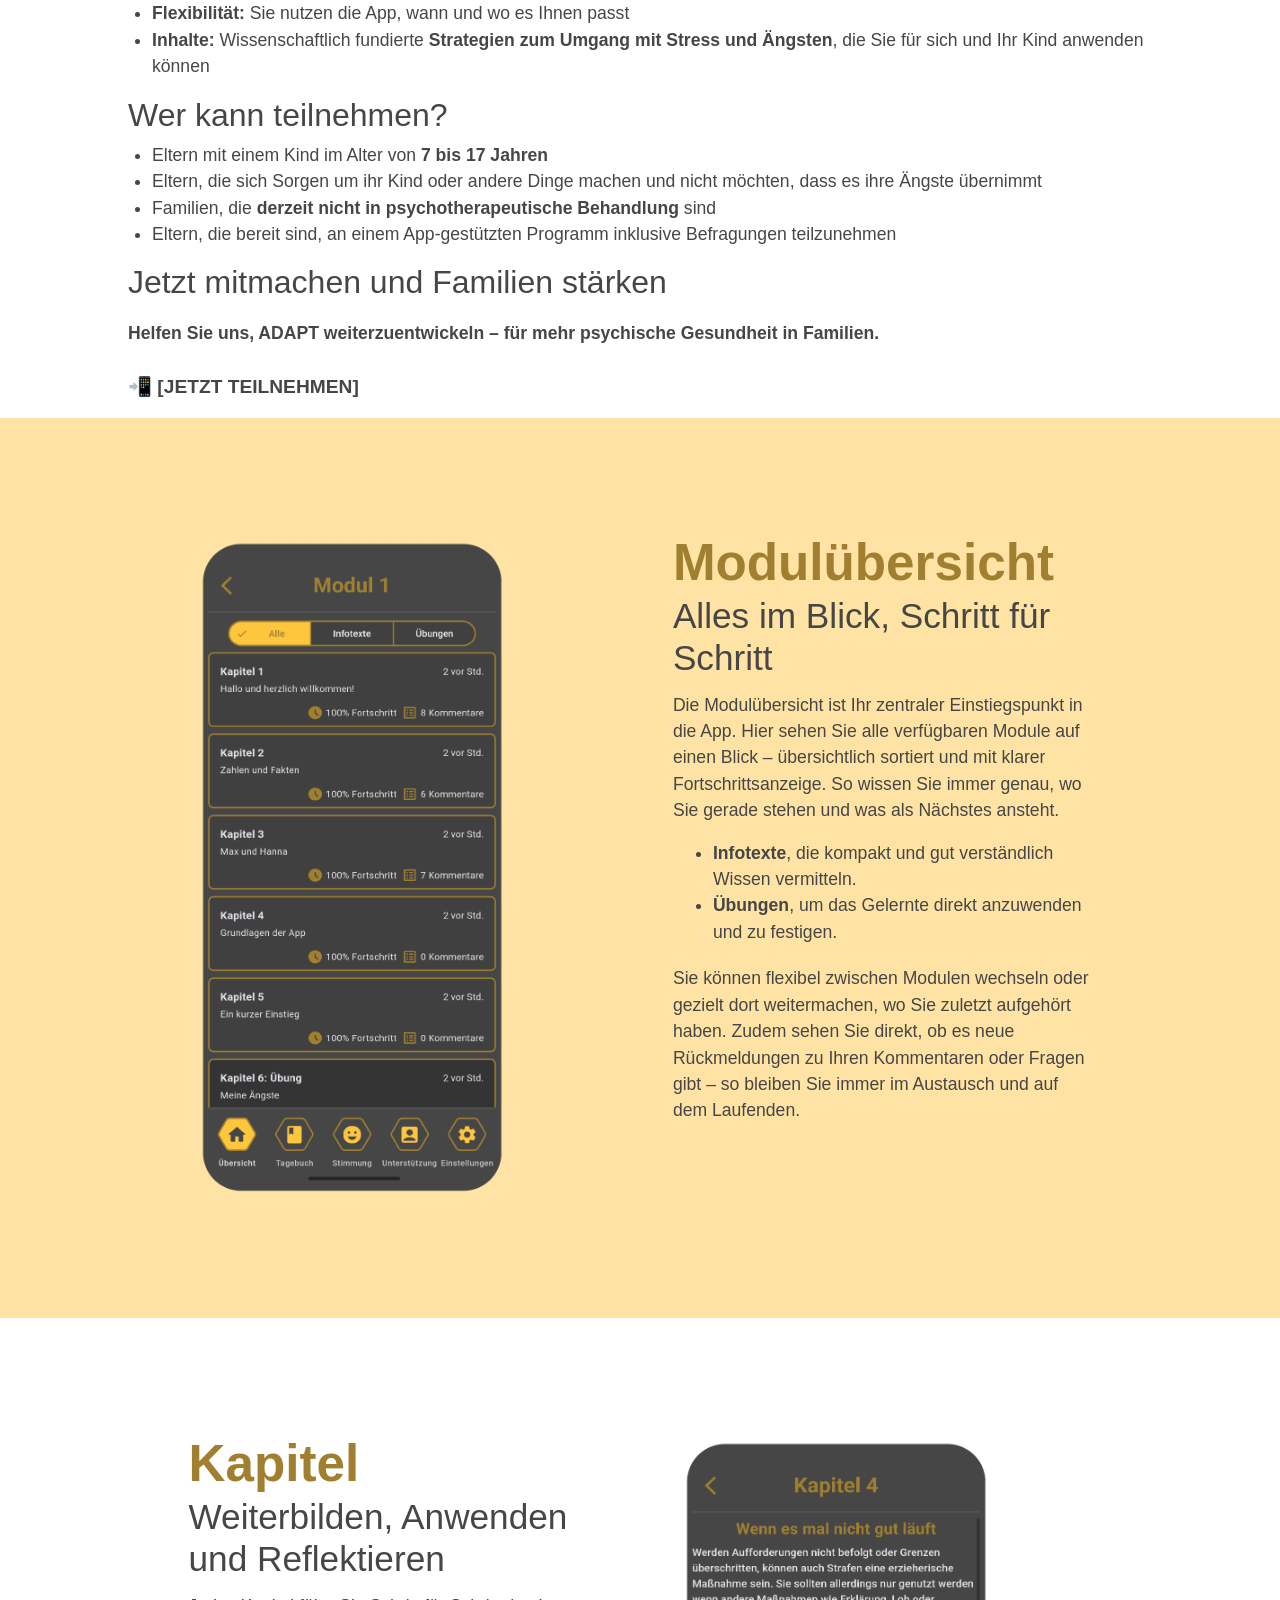
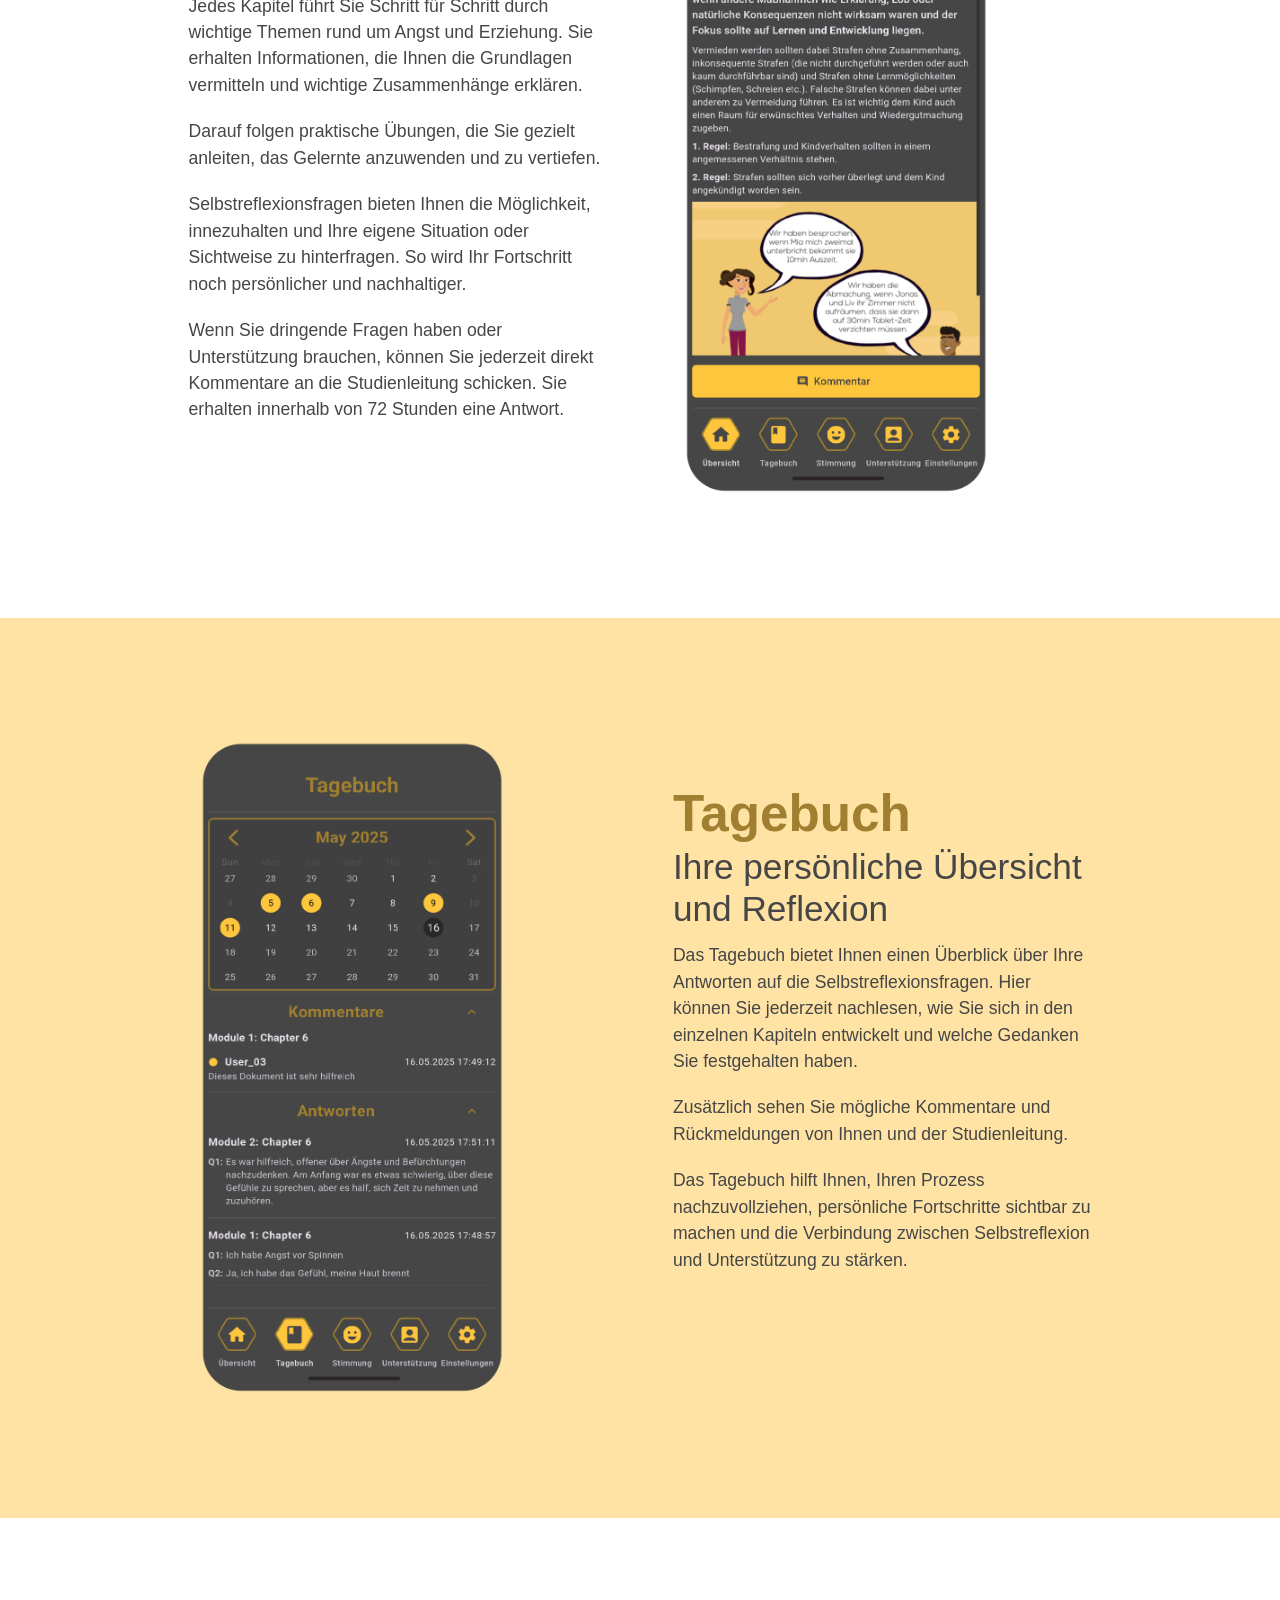
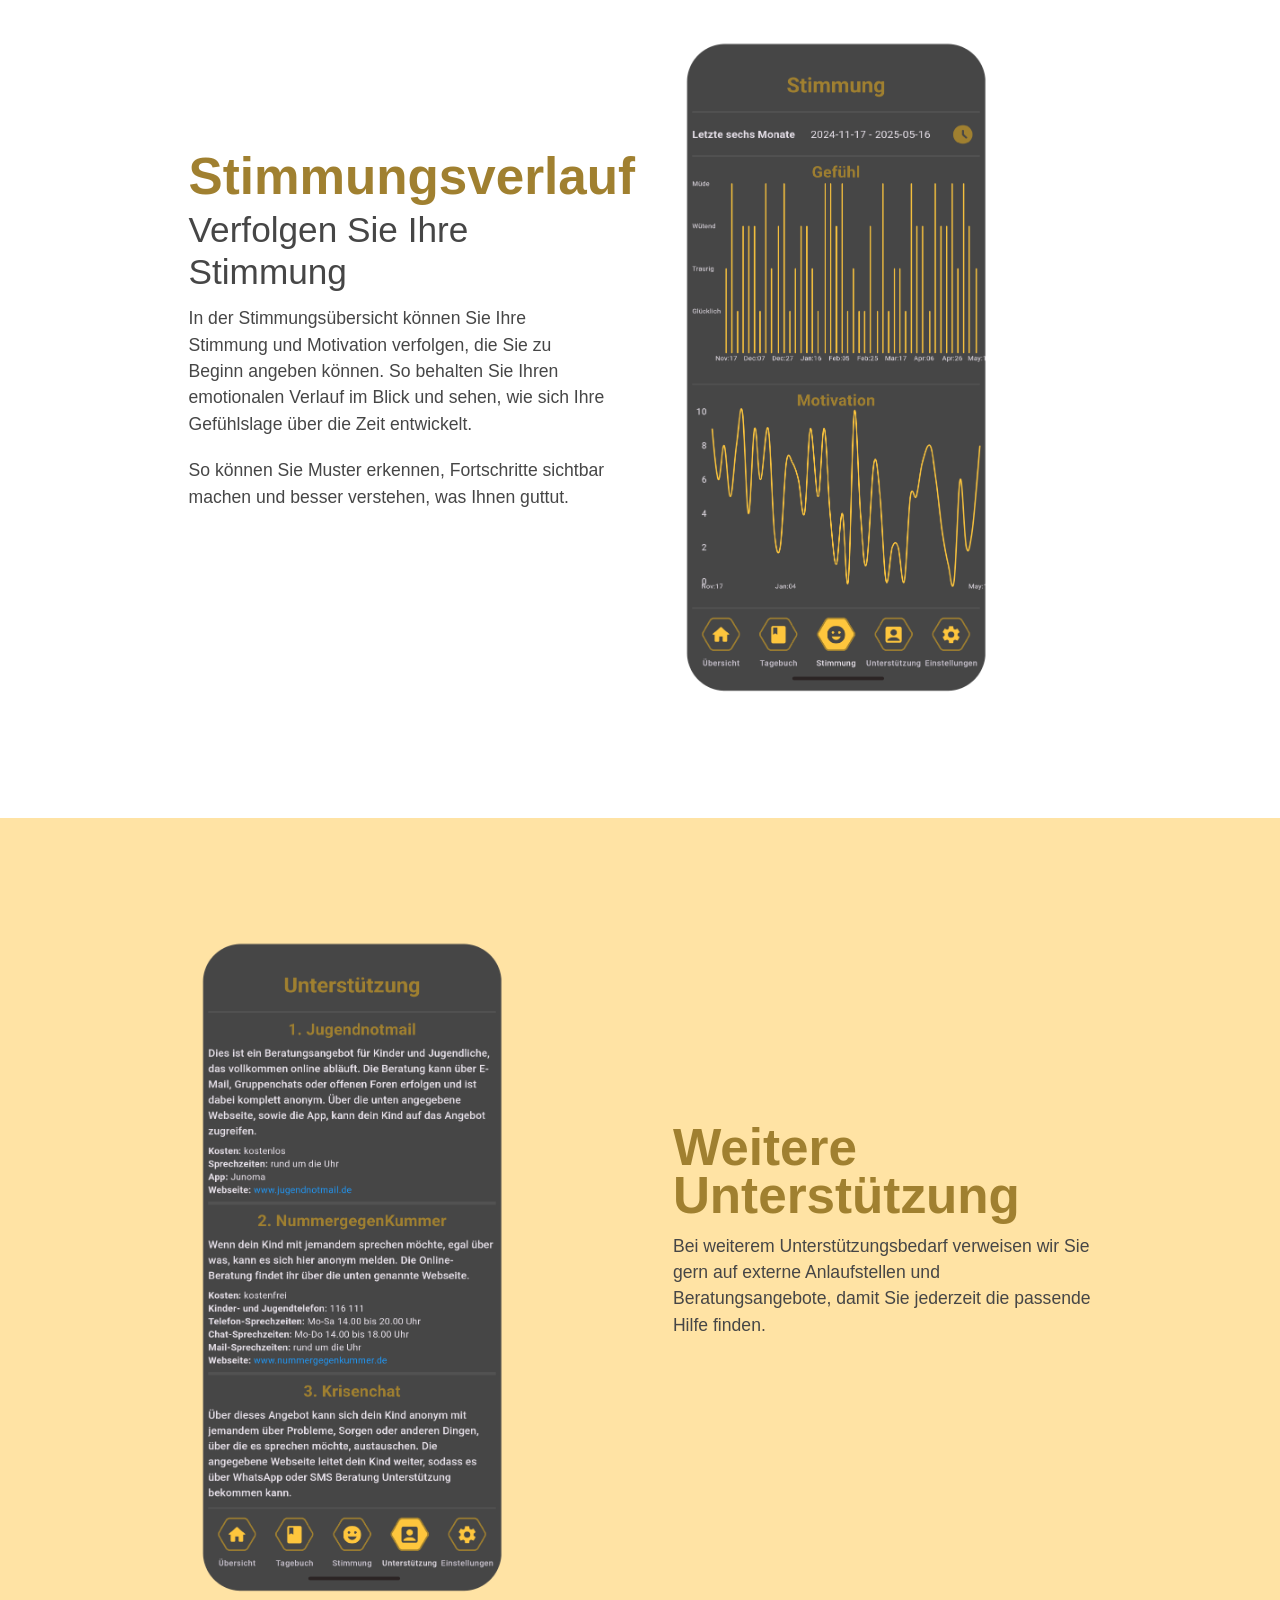
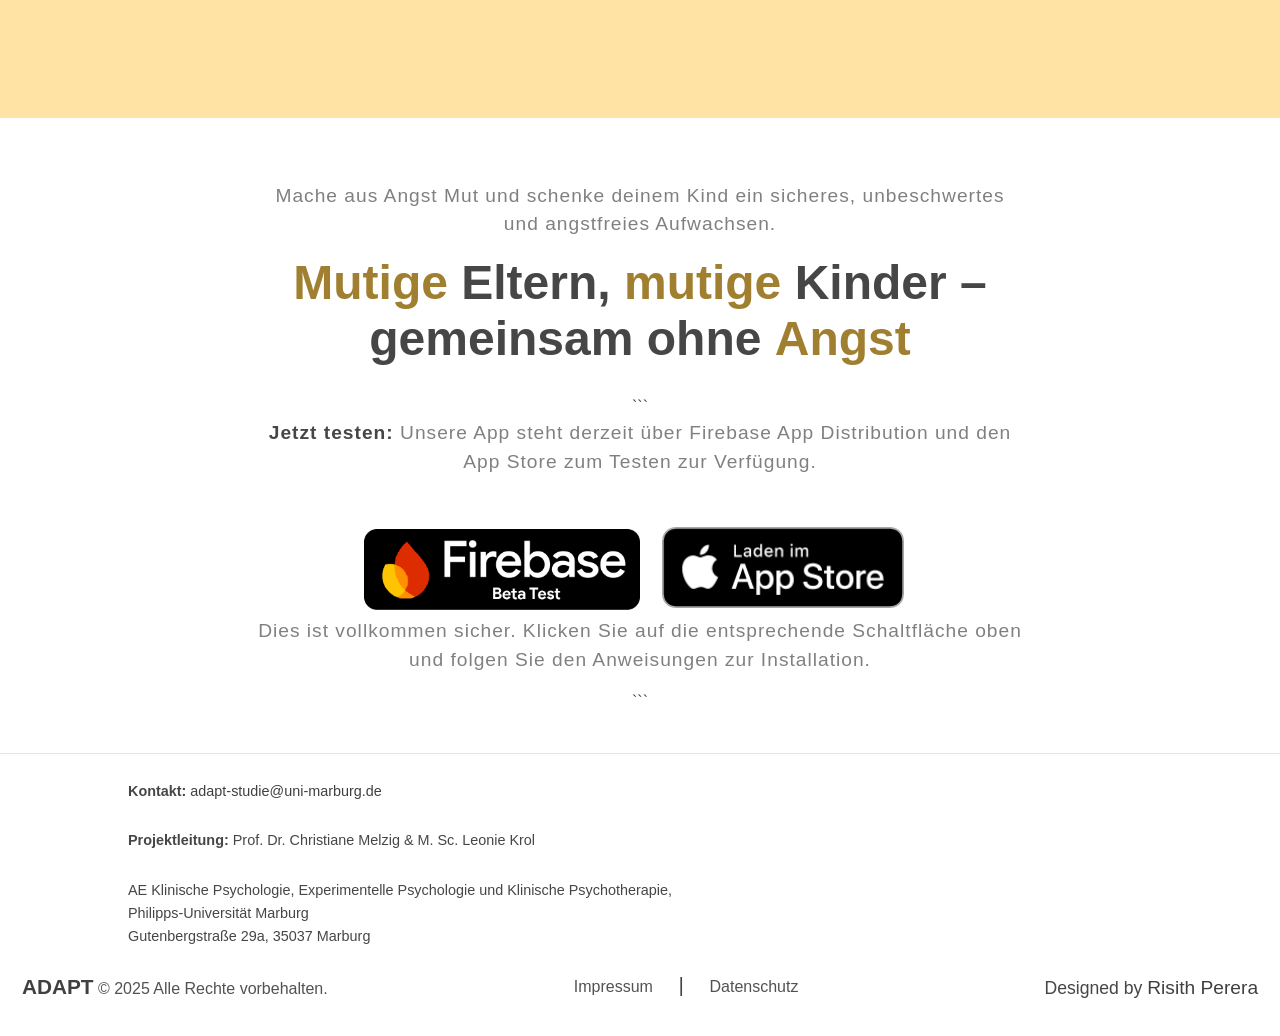
==== commit 54732338: "adds ios download link" ====
--- a/index.html
+++ b/index.html
@@ -87,18 +87,44 @@
 <!--                        </div>-->
 <!--                    </div>-->
 
-                    <!-- Firebase App Distribution -->
+                   <!-- Firebase App Distribution & App Store -->
+
                     <div class="firebase-download" style="margin-top: 20px;">
-                        <p><strong>Jetzt testen:</strong> Unsere App steht derzeit über Firebase App Distribution zum Testen zur Verfügung. </p>
-                        <div class="download-btn">
-                            <div class="btn disabled-btn">
-                                <a href="https://appdistribution.firebase.dev/i/37fd806f918e32e1" target="_blank">
-                                    <img src="images/logos/firebase_test.png" alt="App Store">
-                                </a>
-                            </div>
+
+                    ```
+                    <p>
+                        <strong>Jetzt testen:</strong>
+                        Unsere App steht derzeit über Firebase App Distribution und den App Store zum Testen zur Verfügung.
+                    </p>
+
+                    <div class="download-btn">
+
+                        <!-- Firebase App Distribution -->
+                        <div class="btn">
+                            <a href="https://appdistribution.firebase.dev/i/37fd806f918e32e1" target="_blank">
+                                <img src="images/logos/firebase_test.png"
+                                    alt="Firebase App Distribution">
+                            </a>
                         </div>
-                        <p>Dies ist vollkommen sicher. Klicken Sie auf die Schaltfläche oben, um den Test zu starten. Melde Sie sich mit Ihrem Google-Konto an und folgen Sie den Anweisungen zur Installation.</p>
-                    </div>
+
+                        <!-- Apple App Store -->
+                        <div class="btn">
+                            <a href="https://apps.apple.com/de/app/adapt/id6752386084?l=en-GB" target="_blank">
+                                <img src="images/logos/app-store.png"
+                                    alt="Download on the App Store">
+                            </a>
+                        </div>
+
+                    </div>
+
+                    <p>
+                        Dies ist vollkommen sicher. Klicken Sie auf die entsprechende
+                        Schaltfläche oben und folgen Sie den Anweisungen zur Installation.
+                    </p>
+                    ```
+
+                    </div>
+
                 </div>
             </div>
         </div>
@@ -283,17 +309,40 @@
 <!--                        </div>-->
 <!--                    </div>-->
 
-                    <!-- Firebase App Distribution Download Button -->
-                    <div class="firebase-download">
-                        <p><strong>Werden Sie Teil unseres Testprogramms!</strong> Laden Sie unsere App sicher über Firebase App Distribution herunter. </p>
-                        <p>Dies ist völlig sicher. Folgen Sie einfach dem Einladungslink, akzeptieren Sie die Einladung mit Ihrem Google-Konto, und installieren Sie die App direkt auf Ihrem Gerät.</p>
-                        <div class="download-btn">
-                            <div class="btn disabled-btn">
-                                <a href="https://appdistribution.firebase.dev/i/37fd806f918e32e1" target="_blank">
-                                    <img src="images/logos/firebase_test.png" alt="App Store">
-                                </a>
-                            </div>
+                    <div class="firebase-download" style="margin-top: 20px;">
+
+                    ```
+                    <p>
+                        <strong>Jetzt testen:</strong>
+                        Unsere App steht derzeit über Firebase App Distribution und den App Store zum Testen zur Verfügung.
+                    </p>
+
+                    <div class="download-btn">
+
+                        <!-- Firebase App Distribution -->
+                        <div class="btn">
+                            <a href="https://appdistribution.firebase.dev/i/37fd806f918e32e1" target="_blank">
+                                <img src="images/logos/firebase_test.png"
+                                    alt="Firebase App Distribution">
+                            </a>
                         </div>
+
+                        <!-- Apple App Store -->
+                        <div class="btn">
+                            <a href="https://apps.apple.com/de/app/adapt/id6752386084?l=en-GB" target="_blank">
+                                <img src="images/logos/app-store.png"
+                                    alt="Download on the App Store">
+                            </a>
+                        </div>
+
+                    </div>
+
+                    <p>
+                        Dies ist vollkommen sicher. Klicken Sie auf die entsprechende
+                        Schaltfläche oben und folgen Sie den Anweisungen zur Installation.
+                    </p>
+                    ```
+
                     </div>
 
                 </div>
